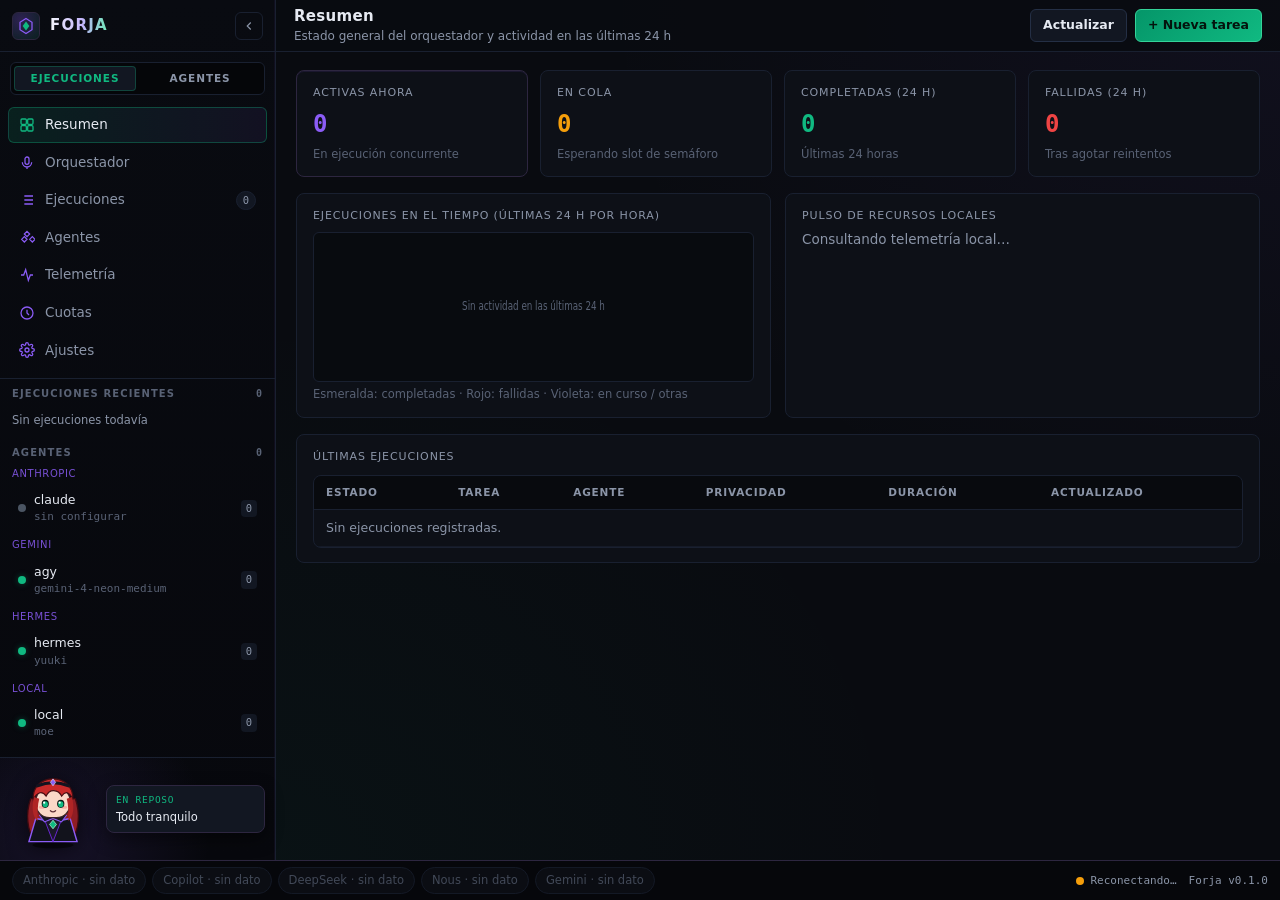
==== crates/forja-server/src/panel.html @ 12472394 "Orquestador conversacional con voz: chat, llamada y delegación en Forja" ====
<!DOCTYPE html>
<html lang="es">
<head>
  <meta charset="utf-8">
  <meta name="viewport" content="width=device-width, initial-scale=1">
  <title>Forja — Centro de Mando</title>
  <style>
    :root {
      --bg-void: #050609;
      --bg-obsidian: #090b10;
      --bg-panel: #0d1017;
      --bg-elevated: #121722;
      --bg-hover: #171e2c;
      --border-dim: #192030;
      --border-mid: #242f45;
      --border-gothic: #2d2640;
      --text-main: #e6eaf2;
      --text-muted: #8b95a8;
      --text-dim: #596275;
      --emerald: #10b981;
      --emerald-dim: rgba(16, 185, 129, 0.14);
      --emerald-glow: rgba(16, 185, 129, 0.34);
      --violet: #8b5cf6;
      --violet-dim: rgba(139, 92, 246, 0.16);
      --violet-glow: rgba(139, 92, 246, 0.35);
      --amber: #f59e0b;
      --amber-dim: rgba(245, 158, 11, 0.15);
      --crimson: #ef4444;
      --crimson-dim: rgba(239, 68, 68, 0.15);
      --sidebar-w: 276px;
      --sidebar-collapsed-w: 64px;
      --provider-bar-h: 40px;
      --topbar-h: 52px;
      --radius: 8px;
      --font-sans: ui-sans-serif, system-ui, -apple-system, "Segoe UI", Roboto, Ubuntu, Cantarell, sans-serif;
      --font-mono: ui-monospace, "JetBrains Mono", "Fira Code", SFMono-Regular, Menlo, Consolas, monospace;
    }

    * { box-sizing: border-box; margin: 0; padding: 0; }

    html, body {
      height: 100%;
      width: 100%;
      overflow: hidden;
      background: var(--bg-void);
      color: var(--text-main);
      font-family: var(--font-sans);
      font-size: 13.5px;
      line-height: 1.45;
      -webkit-font-smoothing: antialiased;
    }

    button, input, select, textarea {
      font: inherit;
      color: inherit;
    }

    /* Shell principal */
    .app-shell {
      display: grid;
      grid-template-columns: var(--sidebar-w) 1fr;
      grid-template-rows: 1fr var(--provider-bar-h);
      height: 100dvh;
      width: 100vw;
      transition: grid-template-columns 0.2s ease;
    }

    .app-shell.sidebar-collapsed {
      grid-template-columns: var(--sidebar-collapsed-w) 1fr;
    }

    /* Barra lateral izquierda */
    .sidebar {
      grid-row: 1 / 2;
      grid-column: 1 / 2;
      background: linear-gradient(180deg, #090b11 0%, #07080d 100%);
      border-right: 1px solid var(--border-dim);
      display: flex;
      flex-direction: column;
      min-height: 0;
      position: relative;
      z-index: 30;
      box-shadow: inset -1px 0 0 rgba(139, 92, 246, 0.06);
    }

    .brand-row {
      height: var(--topbar-h);
      padding: 0 12px;
      display: flex;
      align-items: center;
      justify-content: space-between;
      border-bottom: 1px solid var(--border-dim);
      gap: 8px;
    }

    .brand {
      display: flex;
      align-items: center;
      gap: 10px;
      min-width: 0;
    }

    .brand-crest {
      width: 28px;
      height: 28px;
      flex-shrink: 0;
      display: grid;
      place-items: center;
      border-radius: 6px;
      background: radial-gradient(circle at 30% 25%, rgba(139, 92, 246, 0.28), rgba(16, 185, 129, 0.12));
      border: 1px solid var(--border-gothic);
    }

    .brand-title {
      font-weight: 700;
      font-size: 15px;
      letter-spacing: 0.08em;
      text-transform: uppercase;
      background: linear-gradient(90deg, #f3f5fa 0%, #c4b5fd 55%, #6ee7b7 100%);
      -webkit-background-clip: text;
      background-clip: text;
      color: transparent;
      white-space: nowrap;
    }

    .icon-btn {
      background: transparent;
      border: 1px solid var(--border-dim);
      color: var(--text-muted);
      width: 28px;
      height: 28px;
      border-radius: 6px;
      cursor: pointer;
      display: inline-grid;
      place-items: center;
      transition: background 0.15s, color 0.15s, border-color 0.15s;
      flex-shrink: 0;
    }

    .icon-btn:hover {
      background: var(--bg-hover);
      color: var(--text-main);
      border-color: var(--border-mid);
    }

    /* Pestañas EJECUCIONES | AGENTES */
    .sidebar-tabs {
      display: grid;
      grid-template-columns: 1fr 1fr;
      margin: 10px 10px 6px;
      padding: 3px;
      background: var(--bg-void);
      border: 1px solid var(--border-dim);
      border-radius: 6px;
      gap: 3px;
    }

    .sidebar-tab {
      background: transparent;
      border: none;
      padding: 5px 6px;
      font-size: 10.5px;
      font-weight: 700;
      letter-spacing: 0.09em;
      color: var(--text-muted);
      border-radius: 4px;
      cursor: pointer;
      transition: background 0.15s, color 0.15s;
    }

    .sidebar-tab.active {
      background: var(--bg-elevated);
      color: var(--emerald);
      box-shadow: inset 0 0 0 1px rgba(16, 185, 129, 0.28);
    }

    /* Navegación principal */
    .nav-list {
      display: flex;
      flex-direction: column;
      gap: 2px;
      padding: 6px 8px 10px;
      border-bottom: 1px solid var(--border-dim);
    }

    .nav-item {
      display: flex;
      align-items: center;
      gap: 10px;
      padding: 7px 10px;
      border-radius: 6px;
      border: 1px solid transparent;
      background: transparent;
      color: var(--text-muted);
      cursor: pointer;
      text-align: left;
      transition: background 0.14s, color 0.14s, border-color 0.14s;
    }

    .nav-item:hover {
      background: var(--bg-panel);
      color: var(--text-main);
    }

    .nav-item.active {
      background: linear-gradient(90deg, rgba(16, 185, 129, 0.13), rgba(139, 92, 246, 0.08));
      color: var(--text-main);
      border-color: rgba(16, 185, 129, 0.32);
    }

    .nav-glyph {
      width: 16px;
      height: 16px;
      flex-shrink: 0;
      color: var(--violet);
    }

    .nav-item.active .nav-glyph { color: var(--emerald); }

    .nav-label { flex: 1; white-space: nowrap; overflow: hidden; text-overflow: ellipsis; }

    .nav-badge {
      font-family: var(--font-mono);
      font-size: 10.5px;
      padding: 1px 6px;
      border-radius: 999px;
      background: var(--bg-elevated);
      color: var(--text-muted);
      border: 1px solid var(--border-dim);
    }

    .nav-badge.live {
      background: var(--violet-dim);
      color: #ddd6fe;
      border-color: rgba(139, 92, 246, 0.4);
    }

    /* Secciones dinámicas en la barra lateral */
    .sidebar-lists {
      flex: 1;
      overflow-y: auto;
      padding: 8px 10px 12px;
      display: flex;
      flex-direction: column;
      gap: 14px;
    }

    .side-section-header {
      font-size: 10px;
      font-weight: 700;
      letter-spacing: 0.11em;
      text-transform: uppercase;
      color: var(--text-dim);
      display: flex;
      align-items: center;
      justify-content: space-between;
      margin-bottom: 6px;
      padding: 0 2px;
    }

    .provider-group-label {
      font-size: 10px;
      color: var(--violet);
      letter-spacing: 0.06em;
      text-transform: uppercase;
      margin: 6px 2px 3px;
      opacity: 0.85;
    }

    .side-agent-row, .side-run-row {
      display: flex;
      align-items: center;
      gap: 8px;
      padding: 6px 7px;
      border-radius: 6px;
      cursor: pointer;
      border: 1px solid transparent;
      transition: background 0.12s, border-color 0.12s;
    }

    .side-agent-row:hover, .side-run-row:hover {
      background: var(--bg-panel);
      border-color: var(--border-dim);
    }

    .dot {
      width: 8px;
      height: 8px;
      border-radius: 50%;
      flex-shrink: 0;
      background: var(--text-dim);
    }

    .dot.idle, .dot.done, .dot.ok { background: var(--emerald); box-shadow: 0 0 6px var(--emerald-glow); }
    .dot.busy, .dot.running { background: var(--violet); box-shadow: 0 0 8px var(--violet-glow); animation: pulseDot 1.6s infinite ease-in-out; }
    .dot.pending { background: var(--amber); }
    .dot.error, .dot.failed { background: var(--crimson); box-shadow: 0 0 6px rgba(239, 68, 68, 0.45); }
    .dot.cancelled, .dot.unconfigured, .dot.no_data { background: #4b5563; }

    .side-row-main {
      flex: 1;
      min-width: 0;
    }

    .side-row-title {
      font-size: 12.5px;
      font-weight: 500;
      color: var(--text-main);
      white-space: nowrap;
      overflow: hidden;
      text-overflow: ellipsis;
    }

    .side-row-sub {
      font-size: 11px;
      color: var(--text-dim);
      font-family: var(--font-mono);
      white-space: nowrap;
      overflow: hidden;
      text-overflow: ellipsis;
    }

    .side-counter {
      font-family: var(--font-mono);
      font-size: 10.5px;
      color: var(--text-muted);
      padding: 1px 5px;
      border-radius: 4px;
      background: var(--bg-elevated);
    }

    /* Mascota anclada abajo a la izquierda */
    .mascot-dock {
      border-top: 1px solid var(--border-dim);
      padding: 8px 10px;
      display: flex;
      align-items: center;
      gap: 10px;
      background: radial-gradient(circle at 22% 80%, rgba(139, 92, 246, 0.12), transparent 65%);
      position: relative;
    }

    .mascot-dock.hidden { display: none; }

    .mascot-btn {
      background: transparent;
      border: none;
      cursor: pointer;
      padding: 0;
      width: 86px;
      height: 86px;
      flex-shrink: 0;
      display: grid;
      place-items: center;
      position: relative;
    }

    .mascot-svg {
      width: 86px;
      height: 86px;
      overflow: visible;
      filter: drop-shadow(0 4px 10px rgba(0, 0, 0, 0.65));
    }

    .mascot-speech {
      flex: 1;
      min-width: 0;
      background: var(--bg-elevated);
      border: 1px solid var(--border-gothic);
      border-radius: 8px;
      padding: 7px 9px;
      font-size: 11.5px;
      color: var(--text-main);
      position: relative;
      box-shadow: 0 6px 18px rgba(0, 0, 0, 0.45);
    }

    .mascot-speech.bubble-hidden {
      display: none;
    }

    .app-shell.sidebar-collapsed .mascot-speech.bubble-floating {
      display: block;
      position: fixed;
      left: 72px;
      bottom: 52px;
      width: 210px;
      z-index: 75;
    }

    .mascot-speech-state {
      display: block;
      font-size: 9.5px;
      font-family: var(--font-mono);
      text-transform: uppercase;
      letter-spacing: 0.08em;
      color: var(--emerald);
      margin-bottom: 2px;
    }

    /* Animaciones suaves de la mascota */
    .mascot-body-group {
      transform-origin: 50px 78px;
      animation: mascotBreathe 3.8s ease-in-out infinite;
    }

    .mascot-blink {
      transform-origin: 50px 44px;
      animation: mascotBlink 5.2s infinite;
    }

    .mascot-spark { opacity: 0; }
    .mascot-sweat { opacity: 0; }
    .mascot-eye-happy { opacity: 0; }

    /* Estado: trabajando */
    .mascot-btn[data-mood="working"] .mascot-body-group {
      animation: mascotFocus 1.5s ease-in-out infinite;
    }
    .mascot-btn[data-mood="working"] .mascot-spark {
      opacity: 1;
      animation: mascotSparkle 1.3s ease-in-out infinite;
    }

    /* Estado: celebra */
    .mascot-btn[data-mood="celebrate"] .mascot-body-group {
      animation: mascotBounce 0.55s ease-in-out infinite;
    }
    .mascot-btn[data-mood="celebrate"] .mascot-spark {
      opacity: 1;
      animation: mascotSparkle 0.7s ease-in-out infinite;
    }
    .mascot-btn[data-mood="celebrate"] .mascot-eye-open { opacity: 0; }
    .mascot-btn[data-mood="celebrate"] .mascot-eye-happy { opacity: 1; }

    /* Estado: preocupada */
    .mascot-btn[data-mood="worried"] .mascot-body-group {
      animation: mascotTremble 2.2s ease-in-out infinite;
    }
    .mascot-btn[data-mood="worried"] .mascot-sweat {
      opacity: 1;
    }

    @keyframes mascotBreathe {
      0%, 100% { transform: translateY(0) scale(1); }
      50% { transform: translateY(-2px) scale(1.012); }
    }
    @keyframes mascotBlink {
      0%, 92%, 100% { transform: scaleY(1); }
      95% { transform: scaleY(0.08); }
    }
    @keyframes mascotFocus {
      0%, 100% { transform: translateY(0); }
      50% { transform: translateY(-3px); }
    }
    @keyframes mascotSparkle {
      0%, 100% { transform: scale(0.85) rotate(0deg); opacity: 0.55; }
      50% { transform: scale(1.15) rotate(14deg); opacity: 1; }
    }
    @keyframes mascotBounce {
      0%, 100% { transform: translateY(0); }
      50% { transform: translateY(-5px); }
    }
    @keyframes mascotTremble {
      0%, 100% { transform: translateX(0); }
      25% { transform: translateX(-1px); }
      75% { transform: translateX(1px); }
    }
    @keyframes pulseDot {
      0%, 100% { opacity: 1; transform: scale(1); }
      50% { opacity: 0.55; transform: scale(0.86); }
    }

    @media (prefers-reduced-motion: reduce) {
      *, *::before, *::after {
        animation-duration: 0.001ms !important;
        animation-iteration-count: 1 !important;
        transition-duration: 0.001ms !important;
      }
    }

    /* Colapso de barra lateral */
    .app-shell.sidebar-collapsed .brand-title,
    .app-shell.sidebar-collapsed .sidebar-tabs,
    .app-shell.sidebar-collapsed .nav-label,
    .app-shell.sidebar-collapsed .nav-badge,
    .app-shell.sidebar-collapsed .sidebar-lists,
    .app-shell.sidebar-collapsed .mascot-speech {
      display: none;
    }
    .app-shell.sidebar-collapsed .mascot-btn,
    .app-shell.sidebar-collapsed .mascot-svg {
      width: 44px;
      height: 44px;
    }
    .app-shell.sidebar-collapsed .nav-item {
      justify-content: center;
      padding: 9px 0;
    }

    /* Área principal */
    .workspace {
      grid-row: 1 / 2;
      grid-column: 2 / 3;
      display: flex;
      flex-direction: column;
      min-width: 0;
      min-height: 0;
      background: radial-gradient(ellipse at top right, rgba(139, 92, 246, 0.06), transparent 48%),
                  radial-gradient(ellipse at bottom left, rgba(16, 185, 129, 0.04), transparent 45%),
                  var(--bg-obsidian);
      position: relative;
    }

    .topbar {
      height: var(--topbar-h);
      padding: 0 18px;
      border-bottom: 1px solid var(--border-dim);
      display: flex;
      align-items: center;
      justify-content: space-between;
      gap: 12px;
      background: rgba(9, 11, 16, 0.84);
    }

    .topbar-left {
      display: flex;
      align-items: center;
      gap: 10px;
      min-width: 0;
    }

    .mobile-menu-btn { display: none; }

    .view-heading {
      font-size: 15px;
      font-weight: 650;
      letter-spacing: 0.02em;
    }

    .view-subtitle {
      font-size: 12px;
      color: var(--text-muted);
    }

    .topbar-actions {
      display: flex;
      align-items: center;
      gap: 8px;
    }

    .btn {
      padding: 6px 12px;
      border-radius: 6px;
      border: 1px solid var(--border-mid);
      background: var(--bg-elevated);
      color: var(--text-main);
      font-size: 12.5px;
      font-weight: 550;
      cursor: pointer;
      display: inline-flex;
      align-items: center;
      gap: 6px;
      transition: background 0.14s, border-color 0.14s;
    }

    .btn:hover { background: var(--bg-hover); border-color: #33425f; }

    .btn-primary {
      background: linear-gradient(135deg, #059669 0%, #10b981 100%);
      border-color: #34d399;
      color: #04130d;
      font-weight: 700;
    }

    .btn-primary:hover { filter: brightness(1.08); }

    .btn-danger {
      background: var(--crimson-dim);
      border-color: rgba(239, 68, 68, 0.45);
      color: #fca5a5;
    }

    .btn-danger:hover { background: rgba(239, 68, 68, 0.25); }

    .view-scroll {
      flex: 1;
      overflow-y: auto;
      padding: 18px 20px 28px;
    }

    .view-pane { display: none; }
    .view-pane.active { display: block; }

    /* Tarjetas y rejillas */
    .kpi-grid {
      display: grid;
      grid-template-columns: repeat(auto-fit, minmax(185px, 1fr));
      gap: 12px;
      margin-bottom: 16px;
    }

    .card {
      background: var(--bg-panel);
      border: 1px solid var(--border-dim);
      border-radius: var(--radius);
      padding: 14px 16px;
      position: relative;
    }

    .card-gothic {
      border-color: var(--border-gothic);
      box-shadow: inset 0 1px 0 rgba(139, 92, 246, 0.1);
    }

    .card-label {
      font-size: 11px;
      text-transform: uppercase;
      letter-spacing: 0.08em;
      color: var(--text-muted);
      margin-bottom: 6px;
    }

    .card-value {
      font-family: var(--font-mono);
      font-size: 24px;
      font-weight: 700;
      color: var(--text-main);
    }

    .card-sub {
      font-size: 11.5px;
      color: var(--text-dim);
      margin-top: 4px;
    }

    .grid-2 {
      display: grid;
      grid-template-columns: repeat(auto-fit, minmax(320px, 1fr));
      gap: 14px;
      margin-bottom: 16px;
    }

    .grid-cards {
      display: grid;
      grid-template-columns: repeat(auto-fill, minmax(280px, 1fr));
      gap: 14px;
    }

    /* Barras de progreso (VRAM, RAM, cuotas) */
    .meter-track {
      width: 100%;
      height: 9px;
      background: var(--bg-void);
      border: 1px solid var(--border-dim);
      border-radius: 999px;
      overflow: hidden;
      margin: 8px 0 6px;
    }

    .meter-fill {
      height: 100%;
      border-radius: 999px;
      background: var(--emerald);
      transition: width 0.3s ease, background 0.3s ease;
    }

    .meter-fill.warn { background: var(--amber); }
    .meter-fill.crit { background: var(--crimson); }

    /* Tabla de ejecuciones */
    .toolbar-row {
      display: flex;
      flex-wrap: wrap;
      gap: 8px;
      align-items: center;
      justify-content: space-between;
      margin-bottom: 12px;
    }

    .filter-group {
      display: flex;
      flex-wrap: wrap;
      gap: 8px;
      align-items: center;
    }

    .input, .select, .textarea {
      background: var(--bg-void);
      border: 1px solid var(--border-mid);
      border-radius: 6px;
      padding: 6px 10px;
      color: var(--text-main);
      font-size: 12.5px;
    }

    .input:focus, .select:focus, .textarea:focus {
      outline: none;
      border-color: var(--violet);
      box-shadow: 0 0 0 2px var(--violet-dim);
    }

    .table-wrap {
      background: var(--bg-panel);
      border: 1px solid var(--border-dim);
      border-radius: var(--radius);
      overflow-x: auto;
    }

    table {
      width: 100%;
      border-collapse: collapse;
      font-size: 12.5px;
    }

    th {
      text-align: left;
      padding: 9px 12px;
      font-size: 10.5px;
      text-transform: uppercase;
      letter-spacing: 0.08em;
      color: var(--text-muted);
      border-bottom: 1px solid var(--border-dim);
      background: rgba(5, 6, 9, 0.55);
      white-space: nowrap;
    }

    td {
      padding: 9px 12px;
      border-bottom: 1px solid rgba(25, 32, 48, 0.65);
      vertical-align: middle;
    }

    tbody tr {
      cursor: pointer;
      transition: background 0.12s;
    }

    tbody tr:hover { background: var(--bg-elevated); }

    .badge {
      display: inline-flex;
      align-items: center;
      gap: 5px;
      padding: 2px 8px;
      border-radius: 999px;
      font-family: var(--font-mono);
      font-size: 11px;
      font-weight: 600;
      border: 1px solid transparent;
    }

    .badge.done { background: var(--emerald-dim); color: #6ee7b7; border-color: rgba(16, 185, 129, 0.35); }
    .badge.running { background: var(--violet-dim); color: #ddd6fe; border-color: rgba(139, 92, 246, 0.4); }
    .badge.pending { background: var(--amber-dim); color: #fcd34d; border-color: rgba(245, 158, 11, 0.35); }
    .badge.failed { background: var(--crimson-dim); color: #fca5a5; border-color: rgba(239, 68, 68, 0.4); }
    .badge.cancelled { background: rgba(107, 114, 128, 0.16); color: #9ca3af; border-color: rgba(107, 114, 128, 0.3); }

    .mono { font-family: var(--font-mono); }
    .muted { color: var(--text-muted); }

    /* Panel lateral de detalle de ejecución */
    .detail-drawer {
      position: fixed;
      top: 0;
      right: 0;
      bottom: var(--provider-bar-h);
      width: min(540px, 94vw);
      background: var(--bg-panel);
      border-left: 1px solid var(--border-gothic);
      box-shadow: -14px 0 36px rgba(0, 0, 0, 0.65);
      z-index: 55;
      display: none;
      flex-direction: column;
    }

    .detail-drawer.open { display: flex; }

    .drawer-header {
      padding: 14px 16px;
      border-bottom: 1px solid var(--border-dim);
      display: flex;
      align-items: center;
      justify-content: space-between;
      gap: 10px;
    }

    .drawer-body {
      flex: 1;
      overflow-y: auto;
      padding: 16px;
      display: flex;
      flex-direction: column;
      gap: 14px;
    }

    .kv-grid {
      display: grid;
      grid-template-columns: 120px 1fr;
      gap: 6px 10px;
      font-size: 12px;
    }

    .code-box {
      background: var(--bg-void);
      border: 1px solid var(--border-dim);
      border-radius: 6px;
      padding: 10px 12px;
      font-family: var(--font-mono);
      font-size: 12px;
      white-space: pre-wrap;
      word-break: break-word;
      max-height: 300px;
      overflow-y: auto;
      color: #d7deeb;
    }

    /* Gráficos SVG de telemetría y resumen */
    .chart-svg {
      width: 100%;
      height: 150px;
      display: block;
      background: rgba(5, 6, 9, 0.5);
      border: 1px solid var(--border-dim);
      border-radius: 6px;
      margin-top: 8px;
    }

    /* Barra de proveedores fija abajo (visible en TODAS las vistas) */
    .provider-bar {
      grid-row: 2 / 3;
      grid-column: 1 / 3;
      height: var(--provider-bar-h);
      background: #06070b;
      border-top: 1px solid var(--border-gothic);
      display: flex;
      align-items: center;
      justify-content: space-between;
      padding: 0 12px;
      gap: 10px;
      z-index: 60;
      overflow-x: auto;
    }

    .provider-chips {
      display: flex;
      align-items: center;
      gap: 6px;
      flex-shrink: 0;
    }

    .provider-chip {
      display: inline-flex;
      align-items: center;
      gap: 6px;
      padding: 4px 10px;
      border-radius: 999px;
      background: var(--bg-panel);
      border: 1px solid var(--border-dim);
      color: var(--text-main);
      font-size: 11.5px;
      cursor: pointer;
      white-space: nowrap;
      transition: background 0.14s, border-color 0.14s;
    }

    .provider-chip:hover {
      background: var(--bg-elevated);
      border-color: var(--border-mid);
    }

    .provider-chip.dimmed {
      color: var(--text-dim);
      opacity: 0.72;
    }

    .provider-chip.level-ok { border-color: rgba(16, 185, 129, 0.32); }
    .provider-chip.level-warn { border-color: rgba(245, 158, 11, 0.48); color: #fde68a; }
    .provider-chip.level-crit { border-color: rgba(239, 68, 68, 0.55); color: #fecaca; }

    .ring-svg { width: 14px; height: 14px; flex-shrink: 0; }

    .provider-status-right {
      display: flex;
      align-items: center;
      gap: 12px;
      font-family: var(--font-mono);
      font-size: 11px;
      color: var(--text-muted);
      flex-shrink: 0;
    }

    /* Popover de proveedor */
    .provider-popover {
      position: fixed;
      bottom: calc(var(--provider-bar-h) + 8px);
      left: 16px;
      width: min(360px, 92vw);
      background: var(--bg-elevated);
      border: 1px solid var(--border-gothic);
      border-radius: var(--radius);
      padding: 13px 15px;
      box-shadow: 0 14px 36px rgba(0, 0, 0, 0.75);
      z-index: 80;
      display: none;
    }

    .provider-popover.open { display: block; }

    /* Modal Nueva Tarea */
    .modal-backdrop {
      position: fixed;
      inset: 0;
      background: rgba(3, 4, 7, 0.76);
      display: none;
      place-items: center;
      z-index: 90;
      padding: 16px;
    }

    .modal-backdrop.open { display: grid; }

    .modal-card {
      width: min(520px, 100%);
      background: var(--bg-panel);
      border: 1px solid var(--border-gothic);
      border-radius: 10px;
      padding: 18px;
      box-shadow: 0 18px 48px rgba(0, 0, 0, 0.8);
    }

    .form-field {
      display: flex;
      flex-direction: column;
      gap: 5px;
      margin-bottom: 12px;
    }

    .form-field label {
      font-size: 11.5px;
      font-weight: 600;
      color: var(--text-muted);
    }

    .policy-banner {
      padding: 8px 10px;
      border-radius: 6px;
      font-size: 12px;
      margin-bottom: 12px;
      border: 1px solid var(--border-dim);
      background: var(--bg-elevated);
    }

    .policy-banner.sensitive {
      border-color: rgba(139, 92, 246, 0.5);
      background: var(--violet-dim);
      color: #ede9fe;
    }

    .toast-banner {
      padding: 8px 12px;
      border-radius: 6px;
      font-size: 12px;
      margin-top: 10px;
      display: none;
    }
    .toast-banner.show { display: block; }
    .toast-banner.ok { background: var(--emerald-dim); border: 1px solid rgba(16, 185, 129, 0.4); color: #a7f3d0; }
    .toast-banner.err { background: var(--crimson-dim); border: 1px solid rgba(239, 68, 68, 0.45); color: #fecaca; }

    .sidebar-backdrop { display: none; }

    /* Responsive móvil */
    @media (max-width: 820px) {
      .app-shell, .app-shell.sidebar-collapsed {
        grid-template-columns: 1fr;
      }
      .sidebar {
        position: fixed;
        top: 0;
        left: 0;
        bottom: var(--provider-bar-h);
        width: 280px;
        transform: translateX(-102%);
        transition: transform 0.2s ease;
      }
      .sidebar.mobile-open {
        transform: translateX(0);
      }
      .sidebar-backdrop.open {
        display: block;
        position: fixed;
        inset: 0 0 var(--provider-bar-h) 0;
        background: rgba(0, 0, 0, 0.6);
        z-index: 25;
      }
      .workspace { grid-column: 1 / 2; }
      .mobile-menu-btn { display: inline-grid; }
      .desktop-collapse-btn { display: none; }
      .topbar { padding: 0 10px; gap: 8px; }
      .view-subtitle { display: none; }
      .topbar-actions .btn { padding: 5px 9px; font-size: 12px; white-space: nowrap; }
    }

    /* Orquestador (chat y llamada de voz) */
    .orq-wrap { display: flex; flex-direction: column; height: calc(100vh - var(--topbar-h) - var(--provider-bar-h) - 90px); min-height: 360px; gap: 12px; }
    .orq-log { flex: 1; overflow-y: auto; display: flex; flex-direction: column; gap: 10px; padding: 14px; background: var(--bg-panel); border: 1px solid var(--border-dim); border-radius: 10px; }
    .orq-msg { max-width: 78%; padding: 9px 13px; border-radius: 12px; line-height: 1.45; white-space: pre-wrap; font-size: 14px; }
    .orq-msg.user { align-self: flex-end; background: var(--violet-dim); border: 1px solid var(--border-gothic); }
    .orq-msg.bot { align-self: flex-start; background: var(--bg-elevated); border: 1px solid var(--border-mid); }
    .orq-msg.sys { align-self: center; color: var(--text-muted); font-size: 12px; }
    .orq-bar { display: flex; gap: 8px; align-items: center; }
    .orq-bar input { flex: 1; background: var(--bg-elevated); border: 1px solid var(--border-mid); border-radius: 8px; color: var(--text-main); padding: 10px 12px; font: inherit; }
    .orq-call.on { background: var(--emerald-dim); border-color: var(--emerald); color: var(--emerald); box-shadow: 0 0 14px var(--emerald-glow); }
    .orq-status { font-size: 12px; color: var(--text-muted); min-height: 16px; }
  </style>
</head>
<body>
  <div id="app-shell" class="app-shell">
    <div id="sidebar-backdrop" class="sidebar-backdrop"></div>

    <!-- 1) BARRA LATERAL IZQUIERDA (colapsable) -->
    <aside id="sidebar" class="sidebar" aria-label="Barra lateral de Forja">
      <div class="brand-row">
        <div class="brand">
          <div class="brand-crest" aria-hidden="true">
            <svg width="18" height="18" viewBox="0 0 24 24" fill="none">
              <path d="M12 2L20 7V17L12 22L4 17V7L12 2Z" stroke="#8b5cf6" stroke-width="1.7"/>
              <path d="M12 6L16.5 12L12 18L7.5 12L12 6Z" fill="#10b981"/>
            </svg>
          </div>
          <span class="brand-title">Forja</span>
        </div>
        <button id="btn-collapse-sidebar" class="icon-btn desktop-collapse-btn" title="Colapsar o expandir barra lateral" aria-label="Colapsar barra lateral">
          <svg width="14" height="14" viewBox="0 0 24 24" fill="none" stroke="currentColor" stroke-width="2">
            <path d="M15 18l-6-6 6-6"/>
          </svg>
        </button>
      </div>

      <div class="sidebar-tabs" role="tablist" aria-label="Modo de lista lateral">
        <button id="side-tab-runs" class="sidebar-tab active" role="tab" aria-selected="true" data-side-tab="runs">EJECUCIONES</button>
        <button id="side-tab-agents" class="sidebar-tab" role="tab" aria-selected="false" data-side-tab="agents">AGENTES</button>
      </div>

      <nav class="nav-list" aria-label="Vistas principales">
        <button class="nav-item active" data-view="resumen">
          <svg class="nav-glyph" viewBox="0 0 24 24" fill="none" stroke="currentColor" stroke-width="1.9"><rect x="3" y="3" width="8" height="8" rx="1.5"/><rect x="13" y="3" width="8" height="8" rx="1.5"/><rect x="3" y="13" width="8" height="8" rx="1.5"/><rect x="13" y="13" width="8" height="8" rx="1.5"/></svg>
          <span class="nav-label">Resumen</span>
        </button>
        <button class="nav-item" data-view="orquestador">
          <svg class="nav-glyph" viewBox="0 0 24 24" fill="none" stroke="currentColor" stroke-width="1.9"><rect x="9" y="3" width="6" height="11" rx="3"/><path d="M5 11a7 7 0 0 0 14 0M12 18v3"/></svg>
          <span class="nav-label">Orquestador</span>
        </button>
        <button class="nav-item" data-view="ejecuciones">
          <svg class="nav-glyph" viewBox="0 0 24 24" fill="none" stroke="currentColor" stroke-width="1.9"><path d="M8 6h13M8 12h13M8 18h13M3 6h.01M3 12h.01M3 18h.01"/></svg>
          <span class="nav-label">Ejecuciones</span>
          <span id="nav-badge-runs" class="nav-badge">0</span>
        </button>
        <button class="nav-item" data-view="agentes">
          <svg class="nav-glyph" viewBox="0 0 24 24" fill="none" stroke="currentColor" stroke-width="1.9"><path d="M12 2l4 4-4 4-4-4 4-4zM4 14l4-4 4 4-4 4-4-4zm12 0l4-4 4 4-4 4-4-4z"/></svg>
          <span class="nav-label">Agentes</span>
        </button>
        <button class="nav-item" data-view="telemetria">
          <svg class="nav-glyph" viewBox="0 0 24 24" fill="none" stroke="currentColor" stroke-width="1.9"><path d="M3 12h4l3-8 4 16 3-8h4"/></svg>
          <span class="nav-label">Telemetría</span>
        </button>
        <button class="nav-item" data-view="cuotas">
          <svg class="nav-glyph" viewBox="0 0 24 24" fill="none" stroke="currentColor" stroke-width="1.9"><circle cx="12" cy="12" r="9"/><path d="M12 7v5l3 3"/></svg>
          <span class="nav-label">Cuotas</span>
        </button>
        <button class="nav-item" data-view="ajustes">
          <svg class="nav-glyph" viewBox="0 0 24 24" fill="none" stroke="currentColor" stroke-width="1.9"><circle cx="12" cy="12" r="3"/><path d="M19.4 15a1.7 1.7 0 0 0 .3 1.8l.1.1a2 2 0 1 1-2.8 2.8l-.1-.1a1.7 1.7 0 0 0-1.8-.3 1.7 1.7 0 0 0-1 1.5V21a2 2 0 1 1-4 0v-.1a1.7 1.7 0 0 0-1-1.5 1.7 1.7 0 0 0-1.8.3l-.1.1a2 2 0 1 1-2.8-2.8l.1-.1a1.7 1.7 0 0 0 .3-1.8 1.7 1.7 0 0 0-1.5-1H3a2 2 0 1 1 0-4h.1a1.7 1.7 0 0 0 1.5-1 1.7 1.7 0 0 0-.3-1.8l-.1-.1a2 2 0 1 1 2.8-2.8l.1.1a1.7 1.7 0 0 0 1.8.3h.1a1.7 1.7 0 0 0 1-1.5V3a2 2 0 1 1 4 0v.1a1.7 1.7 0 0 0 1 1.5 1.7 1.7 0 0 0 1.8-.3l.1-.1a2 2 0 1 1 2.8 2.8l-.1.1a1.7 1.7 0 0 0-.3 1.8v.1a1.7 1.7 0 0 0 1.5 1H21a2 2 0 1 1 0 4h-.1a1.7 1.7 0 0 0-1.5 1z"/></svg>
          <span class="nav-label">Ajustes</span>
        </button>
      </nav>

      <div class="sidebar-lists">
        <section id="side-agents-section">
          <div class="side-section-header">
            <span>AGENTES</span>
            <span id="side-agents-count" class="mono">6</span>
          </div>
          <div id="sidebar-agents-list">
            <div class="provider-group-label">Anthropic</div>
            <div class="side-agent-row"><span class="dot unconfigured"></span><div class="side-row-main"><div class="side-row-title">claude</div><div class="side-row-sub">sin configurar</div></div><span class="side-counter">0</span></div>
            <div class="provider-group-label">Gemini</div>
            <div class="side-agent-row"><span class="dot idle"></span><div class="side-row-main"><div class="side-row-title">agy</div><div class="side-row-sub">gemini-4-neon-medium</div></div><span class="side-counter">0</span></div>
            <div class="provider-group-label">Hermes</div>
            <div class="side-agent-row"><span class="dot idle"></span><div class="side-row-main"><div class="side-row-title">hermes</div><div class="side-row-sub">yuuki</div></div><span class="side-counter">0</span></div>
            <div class="provider-group-label">Local</div>
            <div class="side-agent-row"><span class="dot idle"></span><div class="side-row-main"><div class="side-row-title">local</div><div class="side-row-sub">moe</div></div><span class="side-counter">0</span></div>
            <div class="side-agent-row"><span class="dot idle"></span><div class="side-row-main"><div class="side-row-title">mock</div><div class="side-row-sub">mock</div></div><span class="side-counter">0</span></div>
            <div class="provider-group-label">OpenCode</div>
            <div class="side-agent-row"><span class="dot idle"></span><div class="side-row-main"><div class="side-row-title">opencode</div><div class="side-row-sub">opencode-go/deepseek-v4.1-flash</div></div><span class="side-counter">0</span></div>
          </div>
        </section>

        <section id="side-runs-section">
          <div class="side-section-header">
            <span>EJECUCIONES RECIENTES</span>
            <span id="side-runs-count" class="mono">0</span>
          </div>
          <div id="sidebar-runs-list">
            <div class="muted" style="font-size:11.5px;padding:4px 2px;">Sin ejecuciones todavía</div>
          </div>
        </section>
      </div>

      <!-- 3) MASCOTA CHIBI PELIRROJA GÓTICA AMABLE EN SVG INLINE -->
      <div id="mascot-dock" class="mascot-dock">
        <button id="mascot-btn" class="mascot-btn" data-mood="idle" title="Haz clic para ver el estado actual de Forja" aria-label="Mascota de Forja">
          <svg id="forja-mascot" class="mascot-svg" viewBox="0 0 100 100" role="img" aria-label="Chibi pelirroja guardiana de Forja">
            <g class="mascot-body-group">
              <!-- Sombra base -->
              <ellipse cx="50" cy="92" rx="24" ry="4" fill="rgba(0,0,0,0.55)"/>
              <!-- Capa trasera roja oscura / cabello largo pelirrojo -->
              <path d="M24 38 C18 55, 20 76, 28 84 C36 78, 64 78, 72 84 C80 76, 82 55, 76 38 Z" fill="#8f1d24" stroke="#3b0a10" stroke-width="1.5"/>
              <!-- Abrigo gótico oscuro con ribetes violeta y broche esmeralda -->
              <path d="M30 61 L22 88 L78 88 L70 61 Q50 66 30 61 Z" fill="#12131c" stroke="#8b5cf6" stroke-width="1.6"/>
              <path d="M40 62 L50 88 L60 62" fill="#1b1829" stroke="#6d28d9" stroke-width="1.1"/>
              <!-- Cuello alto gótico -->
              <path d="M34 57 L40 65 L50 61 L60 65 L66 57" fill="#191625" stroke="#8b5cf6" stroke-width="1.3"/>
              <!-- Broche romboidal esmeralda -->
              <polygon points="50,63 54,68 50,73 46,68" fill="#10b981" stroke="#a7f3d0" stroke-width="0.9"/>
              <!-- Cabeza chibi -->
              <rect x="30" y="25" width="40" height="35" rx="16" fill="#fbd8c8" stroke="#3a2024" stroke-width="1.4"/>
              <!-- Rubor suave -->
              <ellipse cx="37" cy="48" rx="3.6" ry="1.8" fill="rgba(239,68,68,0.28)"/>
              <ellipse cx="63" cy="48" rx="3.6" ry="1.8" fill="rgba(239,68,68,0.28)"/>
              <!-- Ojos expresivos esmeralda (con parpadeo) -->
              <g class="mascot-blink">
                <g class="mascot-eye-open">
                  <ellipse cx="41" cy="44" rx="4.2" ry="4.8" fill="#0d1514"/>
                  <ellipse cx="41" cy="44.5" rx="3.1" ry="3.6" fill="#10b981"/>
                  <circle cx="39.7" cy="42.6" r="1.3" fill="#ffffff"/>
                  <ellipse cx="59" cy="44" rx="4.2" ry="4.8" fill="#0d1514"/>
                  <ellipse cx="59" cy="44.5" rx="3.1" ry="3.6" fill="#10b981"/>
                  <circle cx="57.7" cy="42.6" r="1.3" fill="#ffffff"/>
                </g>
                <g class="mascot-eye-happy" stroke="#1f1419" stroke-width="2" fill="none" stroke-linecap="round">
                  <path d="M37 44 Q41 39 45 44"/>
                  <path d="M55 44 Q59 39 63 44"/>
                </g>
              </g>
              <!-- Boca amable -->
              <path d="M47 52 Q50 54.6 53 52" fill="none" stroke="#5b2c33" stroke-width="1.5" stroke-linecap="round"/>
              <!-- Flequillo y mechones laterales pelirrojos -->
              <path d="M27 39 C26 22, 39 15, 50 15 C61 15, 74 22, 73 39 C70 31, 65 28, 60 35 C56 27, 46 26, 42 35 C37 28, 31 31, 27 39 Z" fill="#c92a2a" stroke="#4a0e13" stroke-width="1.4"/>
              <path d="M28 36 C25 47, 26 59, 32 64 C32 54, 32 45, 34 38 Z" fill="#b02525"/>
              <path d="M72 36 C75 47, 74 59, 68 64 C68 54, 68 45, 66 38 Z" fill="#b02525"/>
              <!-- Diadema gótica oscura con gema violeta -->
              <path d="M32 23 Q50 16 68 23" fill="none" stroke="#14131f" stroke-width="3.6" stroke-linecap="round"/>
              <polygon points="50,15 53,19 50,23 47,19" fill="#8b5cf6" stroke="#ddd6fe" stroke-width="0.8"/>
              <!-- Destello arcano (activo trabajando / celebrando) -->
              <g class="mascot-spark">
                <path d="M83 22 L85 28 L91 30 L85 32 L83 38 L81 32 L75 30 L81 28 Z" fill="#10b981"/>
                <circle cx="17" cy="26" r="2.4" fill="#8b5cf6"/>
              </g>
              <!-- Gota de preocupación (activa en fallo o VRAM > 92 %) -->
              <path class="mascot-sweat" d="M75 31 C78 36, 78 40, 75 41 C72 40, 72 36, 75 31 Z" fill="#60a5fa"/>
            </g>
          </svg>
        </button>
        <div id="mascot-speech" class="mascot-speech" role="status" aria-live="polite">
          <span id="mascot-mood-label" class="mascot-speech-state">En reposo</span>
          <span id="mascot-bubble-text">Todo tranquilo</span>
        </div>
      </div>
    </aside>

    <!-- ÁREA DE TRABAJO -->
    <main class="workspace">
      <header class="topbar">
        <div class="topbar-left">
          <button id="btn-mobile-menu" class="icon-btn mobile-menu-btn" aria-label="Abrir menú">
            <svg width="16" height="16" viewBox="0 0 24 24" fill="none" stroke="currentColor" stroke-width="2"><path d="M4 6h16M4 12h16M4 18h16"/></svg>
          </button>
          <div>
            <div id="view-heading" class="view-heading">Resumen</div>
            <div id="view-subtitle" class="view-subtitle">Estado general del orquestador y actividad en las últimas 24 h</div>
          </div>
        </div>
        <div class="topbar-actions">
          <button id="btn-refresh-now" class="btn" title="Sincronizar estado ahora">Actualizar</button>
          <button id="btn-open-new-task" class="btn btn-primary">+ Nueva tarea</button>
        </div>
      </header>

      <div class="view-scroll">
        <!-- VISTA 1: RESUMEN -->
        <section id="view-resumen" class="view-pane active" aria-label="Vista Resumen">
          <div class="kpi-grid">
            <div class="card card-gothic">
              <div class="card-label">Activas ahora</div>
              <div id="kpi-active" class="card-value" style="color:var(--violet)">0</div>
              <div class="card-sub">En ejecución concurrente</div>
            </div>
            <div class="card">
              <div class="card-label">En cola</div>
              <div id="kpi-queued" class="card-value" style="color:var(--amber)">0</div>
              <div class="card-sub">Esperando slot de semáforo</div>
            </div>
            <div class="card">
              <div class="card-label">Completadas (24 h)</div>
              <div id="kpi-done24" class="card-value" style="color:var(--emerald)">0</div>
              <div class="card-sub">Últimas 24 horas</div>
            </div>
            <div class="card">
              <div class="card-label">Fallidas (24 h)</div>
              <div id="kpi-failed24" class="card-value" style="color:var(--crimson)">0</div>
              <div class="card-sub">Tras agotar reintentos</div>
            </div>
          </div>

          <div class="grid-2">
            <div class="card">
              <div class="card-label">Ejecuciones en el tiempo (últimas 24 h por hora)</div>
              <svg id="chart-timeline-svg" class="chart-svg" viewBox="0 0 600 150" preserveAspectRatio="none" aria-label="Gráfico de ejecuciones en 24 horas"></svg>
              <div class="card-sub">Esmeralda: completadas · Rojo: fallidas · Violeta: en curso / otras</div>
            </div>
            <div class="card">
              <div class="card-label">Pulso de recursos locales</div>
              <div id="summary-hw-box" style="margin-top:6px;display:flex;flex-direction:column;gap:8px;">
                <div class="muted">Consultando telemetría local…</div>
              </div>
            </div>
          </div>

          <div class="card">
            <div class="card-label" style="margin-bottom:10px;">Últimas ejecuciones</div>
            <div class="table-wrap">
              <table>
                <thead>
                  <tr>
                    <th>Estado</th>
                    <th>Tarea</th>
                    <th>Agente</th>
                    <th>Privacidad</th>
                    <th>Duración</th>
                    <th>Actualizado</th>
                  </tr>
                </thead>
                <tbody id="summary-recent-tbody">
                  <tr><td colspan="6" class="muted">Sin ejecuciones registradas.</td></tr>
                </tbody>
              </table>
            </div>
          </div>
        </section>

        <!-- VISTA 2: EJECUCIONES -->
        <section id="view-ejecuciones" class="view-pane" aria-label="Vista Ejecuciones">
          <div class="toolbar-row">
            <div class="filter-group">
              <select id="filter-status" class="select" aria-label="Filtrar por estado">
                <option value="all">Todos los estados</option>
                <option value="running">Running</option>
                <option value="pending">Pending</option>
                <option value="done">Done</option>
                <option value="failed">Failed</option>
                <option value="cancelled">Cancelled</option>
              </select>
              <select id="filter-agent" class="select" aria-label="Filtrar por agente">
                <option value="all">Todos los agentes</option>
                <option value="agy">agy</option>
                <option value="mock">mock</option>
                <option value="claude">claude</option>
                <option value="opencode">opencode</option>
                <option value="hermes">hermes</option>
                <option value="local">local</option>
              </select>
              <input id="filter-query" class="input" type="search" placeholder="Buscar por título o ID…" aria-label="Buscar ejecución">
            </div>
            <button id="btn-new-task-runs" class="btn btn-primary">+ Nueva tarea</button>
          </div>

          <div class="table-wrap">
            <table>
              <thead>
                <tr>
                  <th>Estado</th>
                  <th>Título / ID</th>
                  <th>Agente</th>
                  <th>Duración</th>
                  <th>Intentos</th>
                  <th>Privacidad</th>
                  <th>Acción</th>
                </tr>
              </thead>
              <tbody id="runs-tbody">
                <tr><td colspan="7" class="muted">Sin ejecuciones registradas.</td></tr>
              </tbody>
            </table>
          </div>
        </section>

        <!-- VISTA 3: AGENTES -->
        <section id="view-agentes" class="view-pane" aria-label="Vista Agentes">
          <div id="agents-cards-grid" class="grid-cards"></div>
          <div class="section-head" style="display:flex;justify-content:space-between;align-items:center;margin:22px 0 10px;">
            <strong style="font-size:15px;">Modelos detectados en esta máquina</strong>
            <button id="models-refresh" class="btn" type="button">Redetectar</button>
          </div>
          <div id="models-grid" class="grid-cards"></div>
        </section>

        <!-- VISTA: ORQUESTADOR -->
        <section id="view-orquestador" class="view-pane" aria-label="Vista Orquestador">
          <div class="orq-wrap">
            <div id="orq-log" class="orq-log" aria-live="polite">
              <div class="orq-msg sys">Háblale o escríbele. Él delega las tareas en los agentes y revisa el resultado antes de responderte.</div>
            </div>
            <div id="orq-status" class="orq-status"></div>
            <form id="orq-form" class="orq-bar" autocomplete="off">
              <button id="orq-call" class="btn orq-call" type="button" title="Llamada de voz: él escucha y te responde hablando">Llamar</button>
              <input id="orq-input" type="text" placeholder="Escribe un mensaje al orquestador" aria-label="Mensaje al orquestador">
              <button class="btn btn-primary" type="submit">Enviar</button>
              <button id="orq-reset" class="btn" type="button" title="Empezar una conversación nueva">Nueva</button>
            </form>
          </div>
        </section>

        <!-- VISTA 4: TELEMETRÍA -->
        <section id="view-telemetria" class="view-pane" aria-label="Vista Telemetría">
          <div class="kpi-grid">
            <div class="card card-gothic">
              <div class="card-label">GPU / VRAM</div>
              <div id="tel-gpu-name" style="font-weight:650;font-size:13.5px;margin-bottom:4px;">Consultando…</div>
              <div id="tel-vram-value" class="card-value">—</div>
              <div class="meter-track"><div id="tel-vram-bar" class="meter-fill" style="width:0%"></div></div>
              <div id="tel-gpu-extra" class="card-sub">Utilización: sin dato · Temp: sin dato</div>
            </div>
            <div class="card">
              <div class="card-label">CPU (/proc/stat)</div>
              <div id="tel-cpu-value" class="card-value">—</div>
              <div class="meter-track"><div id="tel-cpu-bar" class="meter-fill" style="width:0%"></div></div>
              <div id="tel-cpu-sub" class="card-sub">Muestreo cada 2 s</div>
            </div>
            <div class="card">
              <div class="card-label">Memoria RAM (/proc/meminfo)</div>
              <div id="tel-ram-value" class="card-value">—</div>
              <div class="meter-track"><div id="tel-ram-bar" class="meter-fill" style="width:0%"></div></div>
              <div id="tel-ram-sub" class="card-sub">MemTotal − MemAvailable</div>
            </div>
          </div>

          <div class="grid-2">
            <div class="card">
              <div class="card-label">Historial 5 min — VRAM % (ámbar &gt;80 %, rojo &gt;92 %)</div>
              <svg id="chart-vram-svg" class="chart-svg" viewBox="0 0 600 150" preserveAspectRatio="none"></svg>
            </div>
            <div class="card">
              <div class="card-label">Historial 5 min — Utilización GPU %</div>
              <svg id="chart-gpu-svg" class="chart-svg" viewBox="0 0 600 150" preserveAspectRatio="none"></svg>
            </div>
          </div>

          <div class="card">
            <div class="card-label">Historial 5 min — CPU % (violeta) y RAM % (esmeralda)</div>
            <svg id="chart-cpuram-svg" class="chart-svg" viewBox="0 0 1000 150" preserveAspectRatio="none"></svg>
          </div>
        </section>

        <!-- VISTA 5: CUOTAS -->
        <section id="view-cuotas" class="view-pane" aria-label="Vista Cuotas">
          <div id="quota-cards-grid" class="grid-cards" style="margin-bottom:18px;"></div>

          <div class="card card-gothic">
            <div class="card-label">Edición de cuotas manuales (fallback quota.json)</div>
            <p class="card-sub" style="margin-bottom:12px;">
              Se usa únicamente cuando <span class="mono">hermes usage --provider &lt;nombre&gt; --json</span> no devuelve datos (excepto Anthropic, que siempre se consulta en vivo a hermes).
            </p>
            <div id="manual-quota-form-rows" class="grid-cards" style="margin-bottom:12px;"></div>
            <button id="btn-save-manual-quota" class="btn btn-primary">Guardar quota.json</button>
            <div id="quota-save-toast" class="toast-banner"></div>
          </div>
        </section>

        <!-- VISTA 6: AJUSTES -->
        <section id="view-ajustes" class="view-pane" aria-label="Vista Ajustes">
          <div class="card card-gothic" style="max-width:640px;">
            <div class="card-label" style="margin-bottom:12px;">Configuración de Forja</div>
            <form id="settings-form">
              <div class="form-field">
                <label for="set-concurrency">Concurrencia máxima (1 – 16)</label>
                <input id="set-concurrency" class="input mono" type="number" min="1" max="16" required>
              </div>
              <div class="form-field">
                <label for="set-store-dir">Directorio del store JSONL</label>
                <input id="set-store-dir" class="input mono" type="text" required>
              </div>
              <div class="form-field">
                <label for="set-port">Puerto HTTP (1024 – 65535)</label>
                <input id="set-port" class="input mono" type="number" min="1024" max="65535" required>
              </div>
              <div class="form-field">
                <label for="set-quota-path">Ruta de quota.json</label>
                <input id="set-quota-path" class="input mono" type="text" required>
              </div>
              <div class="form-field" style="flex-direction:row;align-items:center;gap:10px;margin-top:6px;">
                <input id="set-hide-mascot" type="checkbox">
                <label for="set-hide-mascot" style="margin:0;cursor:pointer;">Ocultar mascota de la barra lateral</label>
              </div>
              <div style="display:flex;gap:10px;margin-top:14px;">
                <button type="submit" class="btn btn-primary">Guardar ajustes</button>
              </div>
              <div id="settings-toast" class="toast-banner"></div>
            </form>
          </div>
        </section>
      </div>
    </main>

    <!-- PANEL LATERAL DE DETALLE DE EJECUCIÓN -->
    <aside id="detail-drawer" class="detail-drawer" aria-label="Detalle de ejecución">
      <div class="drawer-header">
        <div>
          <div id="drawer-title" style="font-weight:700;font-size:14px;">Ejecución</div>
          <div id="drawer-id" class="mono muted" style="font-size:11px;"></div>
        </div>
        <div style="display:flex;gap:8px;align-items:center;">
          <button id="drawer-cancel-btn" class="btn btn-danger">Cancelar</button>
          <button id="drawer-close-btn" class="icon-btn" aria-label="Cerrar panel">✕</button>
        </div>
      </div>
      <div class="drawer-body">
        <div id="drawer-meta" class="kv-grid"></div>
        <div>
          <div class="card-label">Prompt</div>
          <pre id="drawer-prompt" class="code-box"></pre>
        </div>
        <div>
          <div id="drawer-output-label" class="card-label">Salida</div>
          <pre id="drawer-output" class="code-box"></pre>
        </div>
      </div>
    </aside>

    <!-- 2) BARRA DE PROVEEDORES FIJA ABAJO -->
    <footer id="provider-bar" class="provider-bar" aria-label="Barra de proveedores y estado">
      <div id="provider-chips" class="provider-chips">
        <button class="provider-chip dimmed" data-provider="anthropic">Anthropic · sin dato</button>
        <button class="provider-chip dimmed" data-provider="copilot">Copilot · sin dato</button>
        <button class="provider-chip dimmed" data-provider="deepseek">DeepSeek · sin dato</button>
        <button class="provider-chip dimmed" data-provider="nous">Nous · sin dato</button>
        <button class="provider-chip dimmed" data-provider="gemini">Gemini · sin dato</button>
      </div>
      <div class="provider-status-right">
        <span style="display:inline-flex;align-items:center;gap:6px;">
          <span id="conn-dot" class="dot ok"></span>
          <span id="conn-text">Conectando…</span>
        </span>
        <span id="forja-version">Forja v0.1.0</span>
      </div>
    </footer>
  </div>

  <!-- POPOVER DE DETALLE DE PROVEEDOR -->
  <div id="provider-popover" class="provider-popover" role="dialog" aria-label="Detalle de cuota del proveedor"></div>

  <!-- MODAL NUEVA TAREA -->
  <div id="new-task-modal" class="modal-backdrop" role="dialog" aria-modal="true" aria-label="Nueva tarea">
    <div class="modal-card">
      <div style="display:flex;justify-content:space-between;align-items:center;margin-bottom:12px;">
        <h2 style="font-size:15px;font-weight:700;">Lanzar nueva tarea</h2>
        <button id="modal-close-btn" class="icon-btn" type="button" aria-label="Cerrar modal">✕</button>
      </div>
      <form id="new-task-form">
        <div class="form-field">
          <label for="nt-title">Título</label>
          <input id="nt-title" class="input" type="text" placeholder="Ej. Refactorizar parser de logs" required>
        </div>
        <div class="form-field">
          <label for="nt-privacy">Privacidad</label>
          <select id="nt-privacy" class="select">
            <option value="open">open — repositorios y prompts abiertos</option>
            <option value="sensitive">sensitive — datos confidenciales (política estricta)</option>
          </select>
        </div>
        <div id="nt-policy-banner" class="policy-banner">
          Política <strong>open</strong>: agentes permitidos → <span class="mono">agy, mock, claude, opencode, hermes, local</span>.
        </div>
        <div class="form-field">
          <label for="nt-agent">Agente</label>
          <select id="nt-agent" class="select">
            <option value="mock">mock (local determinista)</option>
            <option value="agy">agy (Gemini CLI)</option>
            <option value="claude">claude (Anthropic)</option>
            <option value="opencode">opencode (OpenCode)</option>
            <option value="hermes">hermes (Hermes)</option>
            <option value="local">local (Local)</option>
          </select>
        </div>
        <div class="form-field">
          <label for="nt-prompt">Prompt</label>
          <textarea id="nt-prompt" class="textarea" rows="4" placeholder="Describe la tarea con criterios verificables…" required></textarea>
        </div>
        <div id="nt-error" class="toast-banner err"></div>
        <div style="display:flex;justify-content:flex-end;gap:8px;margin-top:12px;">
          <button id="modal-cancel-btn" class="btn" type="button">Cancelar</button>
          <button class="btn btn-primary" type="submit">Encolar ejecución</button>
        </div>
      </form>
    </div>
  </div>

  <script>
    (() => {
      const state = {
        view: "resumen",
        sideTab: "runs",
        runs: [],
        agents: [],
        models: null,
        stats: null,
        telemetry: null,
        quota: null,
        policy: { open: ["agy", "mock", "claude", "opencode", "hermes", "local"], sensitive: ["claude"] },
        settings: null,
        selectedRunId: null,
        openPopoverProvider: null,
        sseConnected: false,
        celebrateUntil: 0,
        knownDoneIds: new Set(),
        initializedRuns: false,
      };

      const VIEW_META = {
        orquestador: ["Orquestador", "Conversa por texto o por voz; delega en los agentes y revisa sus resultados"],
        resumen: ["Resumen", "Estado general del orquestador y actividad en las últimas 24 h"],
        ejecuciones: ["Ejecuciones", "Cola en vivo conectada por Server-Sent Events (/events)"],
        agentes: ["Agentes", "Rendimiento, disponibilidad y carga por adaptador"],
        telemetria: ["Telemetría", "Métricas reales de GPU (nvidia-smi), CPU (/proc/stat) y RAM (/proc/meminfo)"],
        cuotas: ["Cuotas", "Límites por proveedor vía hermes usage y fallback manual quota.json"],
        ajustes: ["Ajustes", "Parámetros operativos, ruta de cuotas y visibilidad de mascota"],
      };

      const $ = (id) => document.getElementById(id);

      function esc(val) {
        return String(val ?? "")
          .replace(/&/g, "&amp;")
          .replace(/</g, "&lt;")
          .replace(/>/g, "&gt;")
          .replace(/"/g, "&quot;");
      }

      function relAgeFromMs(tsMs) {
        if (!tsMs || !Number.isFinite(tsMs)) return "sin dato";
        const diffSec = Math.max(0, Math.floor((Date.now() - tsMs) / 1000));
        if (diffSec < 10) return "ahora";
        if (diffSec < 60) return `${diffSec} s`;
        const mins = Math.floor(diffSec / 60);
        if (mins < 60) return `${mins} min`;
        const hrs = Math.floor(mins / 60);
        if (hrs < 24) return `${hrs} h`;
        return `${Math.floor(hrs / 24)} d`;
      }

      function relAgeFromIso(isoStr) {
        if (!isoStr) return "sin dato";
        const parsed = Date.parse(isoStr);
        if (Number.isNaN(parsed)) return isoStr;
        const age = relAgeFromMs(parsed);
        return age === "ahora" ? "ahora mismo" : `hace ${age}`;
      }

      function fmtDuration(ms) {
        if (ms == null || ms < 0) return "sin dato";
        if (ms < 1000) return `${ms} ms`;
        const s = Math.floor(ms / 1000);
        if (s < 60) return `${s} s`;
        const m = Math.floor(s / 60);
        const rem = s % 60;
        return `${m}m ${rem}s`;
      }

      function runDurationMs(run) {
        if (run.status === "running") {
          return Math.max(0, Date.now() - run.created_at_ms);
        }
        return Math.max(0, (run.updated_at_ms || run.created_at_ms) - run.created_at_ms);
      }

      function levelClass(usedPct) {
        if (usedPct == null || !Number.isFinite(usedPct)) return "";
        if (usedPct > 92) return "crit";
        if (usedPct > 80) return "warn";
        return "ok";
      }

      /* Navegación y barra lateral */
      function setView(view, updateHash = true) {
        if (!VIEW_META[view]) return;
        state.view = view;
        document.querySelectorAll(".nav-item").forEach((b) => {
          b.classList.toggle("active", b.dataset.view === view);
        });
        document.querySelectorAll(".view-pane").forEach((p) => {
          p.classList.toggle("active", p.id === `view-${view}`);
        });
        $("view-heading").textContent = VIEW_META[view][0];
        $("view-subtitle").textContent = VIEW_META[view][1];
        $("sidebar").classList.remove("mobile-open");
        $("sidebar-backdrop").classList.remove("open");
        if (updateHash && window.location.hash !== `#${view}`) {
          history.replaceState(null, "", `#${view}`);
        }
      }

      function updateSideTabs() {
        $("side-tab-runs").classList.toggle("active", state.sideTab === "runs");
        $("side-tab-agents").classList.toggle("active", state.sideTab === "agents");
        const runsSec = $("side-runs-section");
        const agentsSec = $("side-agents-section");
        if (state.sideTab === "agents") {
          agentsSec.style.order = "-1";
          runsSec.style.order = "1";
        } else {
          runsSec.style.order = "-1";
          agentsSec.style.order = "1";
        }
      }

      /* Renderizado de barra lateral */
      function renderSidebar() {
        const activeCount = state.runs.filter((r) => r.status === "running").length;
        const badge = $("nav-badge-runs");
        badge.textContent = activeCount > 0 ? `${activeCount} vivas` : String(state.runs.length);
        badge.classList.toggle("live", activeCount > 0);

        $("side-agents-count").textContent = String(state.agents.length);
        if (state.agents.length > 0) {
          const byProv = new Map();
          for (const ag of state.agents) {
            if (!byProv.has(ag.provider)) byProv.set(ag.provider, []);
            byProv.get(ag.provider).push(ag);
          }
          let html = "";
          for (const [prov, list] of byProv.entries()) {
            html += `<div class="provider-group-label">${esc(prov)}</div>`;
            for (const ag of list) {
              html += `
                <div class="side-agent-row" data-jump-view="agentes" title="${esc(ag.provider)} · ${esc(ag.model)} (${esc(ag.state)})">
                  <span class="dot ${esc(ag.state)}"></span>
                  <div class="side-row-main">
                    <div class="side-row-title">${esc(ag.name)}</div>
                    <div class="side-row-sub">${esc(ag.model)}</div>
                  </div>
                  <span class="side-counter" title="Tareas activas">${ag.active}</span>
                </div>`;
            }
          }
          $("sidebar-agents-list").innerHTML = html;
        }

        const sortedRuns = [...state.runs].sort((a, b) => b.updated_at_ms - a.updated_at_ms);
        $("side-runs-count").textContent = String(sortedRuns.length);
        if (sortedRuns.length === 0) {
          $("sidebar-runs-list").innerHTML = `<div class="muted" style="font-size:11.5px;padding:4px 2px;">Sin ejecuciones todavía</div>`;
        } else {
          $("sidebar-runs-list").innerHTML = sortedRuns.slice(0, 12).map((r) => `
            <div class="side-run-row" data-open-run="${esc(r.id)}">
              <span class="dot ${esc(r.status)}"></span>
              <div class="side-row-main">
                <div class="side-row-title">${esc(r.task.titulo)}</div>
                <div class="side-row-sub">${esc(r.agent)} · ${esc(relAgeFromMs(r.updated_at_ms))}</div>
              </div>
            </div>
          `).join("");
        }
      }

      /* Mascota reactiva */
      function computeMascotStatus() {
        const active = state.runs.filter((r) => r.status === "running").length;
        const queued = state.runs.filter((r) => r.status === "pending").length;
        const latestTel = state.telemetry && state.telemetry.latest;
        let vramPct = null;
        if (latestTel && latestTel.gpu && latestTel.gpu.memory_total_mib > 0) {
          vramPct = (latestTel.gpu.memory_used_mib / latestTel.gpu.memory_total_mib) * 100;
        }

        const sorted = [...state.runs].sort((a, b) => b.updated_at_ms - a.updated_at_ms);
        const latestFailed = sorted[0] && sorted[0].status === "failed";

        if (Date.now() < state.celebrateUntil) {
          return { mood: "celebrate", label: "Celebrando", text: "¡Ejecución completada!" };
        }
        if (vramPct != null && vramPct > 92) {
          return { mood: "worried", label: "Alerta VRAM", text: `VRAM al ${Math.round(vramPct)} %` };
        }
        if (latestFailed && active === 0) {
          return { mood: "worried", label: "Atención", text: "Última tarea falló" };
        }
        if (active > 0) {
          const suffix = queued > 0 ? ` (+${queued} en cola)` : "";
          return {
            mood: "working",
            label: "Trabajando",
            text: `${active} ${active === 1 ? "tarea" : "tareas"} en curso${suffix}`,
          };
        }
        if (queued > 0) {
          return { mood: "working", label: "En cola", text: `${queued} en espera` };
        }
        return { mood: "idle", label: "En reposo", text: "Todo tranquilo" };
      }

      function renderMascot() {
        const hide = Boolean(state.settings && state.settings.hide_mascot);
        $("mascot-dock").classList.toggle("hidden", hide);
        if (hide) return;
        const m = computeMascotStatus();
        $("mascot-btn").setAttribute("data-mood", m.mood);
        $("mascot-mood-label").textContent = m.label;
        $("mascot-bubble-text").textContent = m.text;
      }

      /* Barra de proveedores y popover */
      function formatProviderChipText(p) {
        if (p.status !== "ok") return `${p.display_name} sin dato`;
        if (p.balance != null) {
          const sym = p.currency === "USD" ? "$" : "";
          const cur = p.currency ? ` ${p.currency}` : "";
          return `${p.display_name} ${sym}${Number(p.balance).toFixed(2)}${cur}`;
        }
        if (p.used_percent != null) {
          const rem = Math.max(0, Math.min(100, Math.round(100 - p.used_percent)));
          return `${p.display_name} ${rem}%`;
        }
        return `${p.display_name} sin dato`;
      }

      function ringSvg(usedPct, status) {
        if (status !== "ok") {
          return `<svg class="ring-svg" viewBox="0 0 16 16"><circle cx="8" cy="8" r="5" fill="none" stroke="#4b5563" stroke-width="2"/></svg>`;
        }
        if (usedPct == null) {
          return `<svg class="ring-svg" viewBox="0 0 16 16"><circle cx="8" cy="8" r="4.5" fill="#10b981"/></svg>`;
        }
        const pct = Math.max(0, Math.min(100, usedPct));
        const color = pct > 92 ? "#ef4444" : pct > 80 ? "#f59e0b" : "#10b981";
        const circ = 2 * Math.PI * 5.5;
        const dash = ((100 - pct) / 100) * circ;
        return `<svg class="ring-svg" viewBox="0 0 16 16">
          <circle cx="8" cy="8" r="5.5" fill="none" stroke="#1f2937" stroke-width="2.2"/>
          <circle cx="8" cy="8" r="5.5" fill="none" stroke="${color}" stroke-width="2.2"
            stroke-dasharray="${dash.toFixed(1)} ${circ.toFixed(1)}" transform="rotate(-90 8 8)" stroke-linecap="round"/>
        </svg>`;
      }

      function renderProviderBar() {
        const providers = (state.quota && state.quota.providers) || [];
        if (providers.length === 0) return;
        $("provider-chips").innerHTML = providers.map((p) => {
          const lvl = p.status === "ok" ? (levelClass(p.used_percent) || "ok") : "";
          const cls = p.status === "ok" ? `provider-chip level-${lvl}` : "provider-chip dimmed";
          return `<button class="${cls}" data-provider="${esc(p.provider)}" type="button">
            ${ringSvg(p.used_percent, p.status)}
            <span>${esc(formatProviderChipText(p))}</span>
          </button>`;
        }).join("");

        if (state.openPopoverProvider) {
          renderProviderPopover(state.openPopoverProvider);
        }
      }

      function renderProviderPopover(providerId) {
        const pop = $("provider-popover");
        const providers = (state.quota && state.quota.providers) || [];
        const p = providers.find((x) => x.provider === providerId);
        if (!p) {
          pop.classList.remove("open");
          return;
        }
        const srcLabel = p.source === "hermes" ? "hermes usage --json" : p.source === "manual" ? "quota.json manual" : "sin fuente disponible";
        const winHtml = (p.windows && p.windows.length > 0)
          ? p.windows.map((w) => {
              const used = w.used_percent != null ? `${w.used_percent.toFixed(1)}% usado (${Math.max(0, 100 - w.used_percent).toFixed(0)}% libre)` : "sin dato";
              return `<div style="margin-top:6px;padding-top:6px;border-top:1px solid var(--border-dim);font-size:12px;">
                <div style="display:flex;justify-content:space-between;"><strong>${esc(w.label)}</strong><span class="mono">${esc(used)}</span></div>
                <div class="muted" style="font-size:11px;">Reinicio: ${esc(w.resets_at || "sin dato")}</div>
              </div>`;
            }).join("")
          : `<div class="muted" style="font-size:12px;margin-top:6px;">${
              p.status === "ok" && p.balance != null
                ? `Saldo registrado: ${esc(p.balance)} ${esc(p.currency || "")}`
                : p.status === "ok" && p.used_percent != null
                  ? `Restante: ${(100 - p.used_percent).toFixed(1)}% · Usado: ${p.used_percent.toFixed(1)}%`
                  : esc(p.error || "Sin datos disponibles")
            }</div>`;

        pop.innerHTML = `
          <div style="display:flex;justify-content:space-between;align-items:center;margin-bottom:6px;">
            <strong style="font-size:13.5px;">${esc(p.display_name)}</strong>
            <button id="close-popover-btn" class="icon-btn" style="width:22px;height:22px;" type="button">✕</button>
          </div>
          <div class="kv-grid" style="grid-template-columns:105px 1fr;">
            <span class="muted">Fuente:</span><span class="mono">${esc(srcLabel)}</span>
            <span class="muted">Reinicio:</span><span class="mono">${esc(p.resets_at || "sin dato")}</span>
            <span class="muted">Actualizado:</span><span>${esc(p.updated_at ? relAgeFromIso(p.updated_at) : "sin dato")}</span>
            <span class="muted">Última lectura:</span><span class="mono">${esc(relAgeFromMs(p.fetched_at_ms))}</span>
          </div>
          ${winHtml}
        `;
        pop.classList.add("open");
        const closeBtn = $("close-popover-btn");
        if (closeBtn) {
          closeBtn.onclick = () => {
            state.openPopoverProvider = null;
            pop.classList.remove("open");
          };
        }
      }

      /* Gráficos SVG puros */
      function renderLineSvg(svgEl, seriesList, showThresholds = false) {
        const vb = svgEl.viewBox && svgEl.viewBox.baseVal;
        const W = (vb && vb.width) ? vb.width : 600;
        const H = (vb && vb.height) ? vb.height : 150;
        const padL = 34, padR = 10, padT = 12, padB = 20;
        const plotW = W - padL - padR;
        const plotH = H - padT - padB;
        let grid = "";
        for (const pct of [0, 25, 50, 75, 100]) {
          const y = padT + plotH - (pct / 100) * plotH;
          grid += `<line x1="${padL}" y1="${y.toFixed(1)}" x2="${W - padR}" y2="${y.toFixed(1)}" stroke="#192030" stroke-width="1"/>`;
          grid += `<text x="${padL - 5}" y="${(y + 3).toFixed(1)}" text-anchor="end" fill="#596275" font-size="9.5" font-family="monospace">${pct}</text>`;
        }
        if (showThresholds) {
          const y80 = padT + plotH - 0.8 * plotH;
          const y92 = padT + plotH - 0.92 * plotH;
          grid += `<line x1="${padL}" y1="${y80.toFixed(1)}" x2="${W - padR}" y2="${y80.toFixed(1)}" stroke="rgba(245,158,11,0.45)" stroke-dasharray="4 4" stroke-width="1"/>`;
          grid += `<line x1="${padL}" y1="${y92.toFixed(1)}" x2="${W - padR}" y2="${y92.toFixed(1)}" stroke="rgba(239,68,68,0.5)" stroke-dasharray="4 4" stroke-width="1"/>`;
        }

        let paths = "";
        let hasPoints = false;
        for (const s of seriesList) {
          const pts = s.values.filter((v) => v != null && Number.isFinite(v));
          if (pts.length === 0) continue;
          hasPoints = true;
          const n = s.values.length;
          const coords = [];
          s.values.forEach((v, i) => {
            if (v == null || !Number.isFinite(v)) return;
            const x = padL + (n <= 1 ? plotW : (i / (n - 1)) * plotW);
            const clamped = Math.max(0, Math.min(100, v));
            const y = padT + plotH - (clamped / 100) * plotH;
            coords.push([x, y]);
          });
          if (coords.length === 1) {
            coords.push([W - padR, coords[0][1]]);
          }
          const d = coords.map((c, idx) => `${idx === 0 ? "M" : "L"}${c[0].toFixed(1)},${c[1].toFixed(1)}`).join(" ");
          if (s.fill) {
            const area = `${d} L${coords[coords.length - 1][0].toFixed(1)},${(padT + plotH).toFixed(1)} L${coords[0][0].toFixed(1)},${(padT + plotH).toFixed(1)} Z`;
            paths += `<path d="${area}" fill="${s.fill}"/>`;
          }
          paths += `<path d="${d}" fill="none" stroke="${s.stroke}" stroke-width="2"/>`;
        }

        if (!hasPoints) {
          paths = `<text x="${W / 2}" y="${H / 2}" text-anchor="middle" fill="#596275" font-size="12">Sin muestras disponibles</text>`;
        }
        svgEl.innerHTML = grid + paths;
      }

      function renderTimelineChart() {
        const svg = $("chart-timeline-svg");
        const buckets = (state.stats && state.stats.timeline) || [];
        if (buckets.length === 0) {
          svg.innerHTML = `<text x="300" y="78" text-anchor="middle" fill="#596275" font-size="12">Sin actividad en las últimas 24 h</text>`;
          return;
        }
        const W = 600, H = 150, padL = 28, padR = 10, padT = 14, padB = 22;
        const plotW = W - padL - padR;
        const plotH = H - padT - padB;
        const maxVal = Math.max(1, ...buckets.map((b) => b.done + b.failed + b.other));
        const slot = plotW / buckets.length;
        const barW = Math.max(6, slot * 0.62);

        let out = `<line x1="${padL}" y1="${padT + plotH}" x2="${W - padR}" y2="${padT + plotH}" stroke="#242f45" stroke-width="1"/>`;
        out += `<text x="${padL - 5}" y="${padT + 6}" text-anchor="end" fill="#596275" font-size="9.5" font-family="monospace">${maxVal}</text>`;
        out += `<text x="${padL - 5}" y="${padT + plotH}" text-anchor="end" fill="#596275" font-size="9.5" font-family="monospace">0</text>`;

        buckets.forEach((b, i) => {
          const x = padL + i * slot + (slot - barW) / 2;
          let yCursor = padT + plotH;
          const segs = [
            [b.done, "#10b981"],
            [b.failed, "#ef4444"],
            [b.other, "#8b5cf6"],
          ];
          for (const [val, color] of segs) {
            if (!val) continue;
            const h = (val / maxVal) * plotH;
            yCursor -= h;
            out += `<rect x="${x.toFixed(1)}" y="${yCursor.toFixed(1)}" width="${barW.toFixed(1)}" height="${h.toFixed(1)}" fill="${color}" rx="2"/>`;
          }
          if (i % 6 === 0 || i === buckets.length - 1) {
            const dt = new Date(b.start_ms);
            const hh = `${String(dt.getHours()).padStart(2, "0")}h`;
            out += `<text x="${(x + barW / 2).toFixed(1)}" y="${H - 6}" text-anchor="middle" fill="#596275" font-size="9.5" font-family="monospace">${hh}</text>`;
          }
        });
        svg.innerHTML = out;
      }

      /* Vista Resumen */
      function renderSummary() {
        if (state.stats) {
          $("kpi-active").textContent = String(state.stats.active);
          $("kpi-queued").textContent = String(state.stats.queued);
          $("kpi-done24").textContent = String(state.stats.done_24h);
          $("kpi-failed24").textContent = String(state.stats.failed_24h);
          $("forja-version").textContent = `Forja v${state.stats.version}`;
        }
        renderTimelineChart();

        const recent = [...state.runs].sort((a, b) => b.updated_at_ms - a.updated_at_ms).slice(0, 8);
        if (recent.length === 0) {
          $("summary-recent-tbody").innerHTML = `<tr><td colspan="6" class="muted">Sin ejecuciones registradas.</td></tr>`;
        } else {
          $("summary-recent-tbody").innerHTML = recent.map((r) => `
            <tr data-open-run="${esc(r.id)}">
              <td><span class="badge ${esc(r.status)}">${esc(r.status)}</span></td>
              <td><strong>${esc(r.task.titulo)}</strong></td>
              <td class="mono">${esc(r.agent)}</td>
              <td class="mono">${esc(r.task.privacidad)}</td>
              <td class="mono">${esc(fmtDuration(runDurationMs(r)))}</td>
              <td class="muted">${esc(relAgeFromMs(r.updated_at_ms))}</td>
            </tr>
          `).join("");
        }

        const latest = state.telemetry && state.telemetry.latest;
        if (latest) {
          const gpuLine = latest.gpu
            ? `${esc(latest.gpu.name)} · VRAM ${latest.gpu.memory_used_mib}/${latest.gpu.memory_total_mib} MiB (${Math.round((latest.gpu.memory_used_mib / Math.max(1, latest.gpu.memory_total_mib)) * 100)}%) · ${latest.gpu.temperature_c.toFixed(0)} °C`
            : esc(latest.gpu_error || "GPU no disponible");
          const cpuStr = latest.cpu_percent != null ? `${latest.cpu_percent.toFixed(1)}%` : "calculando delta…";
          const ramStr = (latest.ram_used_kib != null && latest.ram_total_kib)
            ? `${(latest.ram_used_kib / 1048576).toFixed(1)} / ${(latest.ram_total_kib / 1048576).toFixed(1)} GiB`
            : "sin dato";
          $("summary-hw-box").innerHTML = `
            <div style="font-size:12.5px;"><strong>GPU:</strong> <span class="mono">${gpuLine}</span></div>
            <div style="font-size:12.5px;"><strong>CPU:</strong> <span class="mono">${esc(cpuStr)}</span> &nbsp;·&nbsp; <strong>RAM:</strong> <span class="mono">${esc(ramStr)}</span></div>
          `;
        }
      }

      /* Vista Ejecuciones + Drawer */
      function renderRunsTable() {
        const stFilter = $("filter-status").value;
        const agFilter = $("filter-agent").value;
        const q = $("filter-query").value.trim().toLowerCase();

        const filtered = [...state.runs]
          .sort((a, b) => b.created_at_ms - a.created_at_ms)
          .filter((r) => stFilter === "all" || r.status === stFilter)
          .filter((r) => agFilter === "all" || r.agent === agFilter)
          .filter((r) => !q || r.task.titulo.toLowerCase().includes(q) || r.id.toLowerCase().includes(q));

        if (filtered.length === 0) {
          $("runs-tbody").innerHTML = `<tr><td colspan="7" class="muted">No hay ejecuciones que coincidan con el filtro.</td></tr>`;
          return;
        }

        $("runs-tbody").innerHTML = filtered.map((r) => {
          const canCancel = r.status === "running" || r.status === "pending";
          return `
            <tr data-open-run="${esc(r.id)}">
              <td><span class="badge ${esc(r.status)}">${esc(r.status)}</span></td>
              <td>
                <div style="font-weight:600;">${esc(r.task.titulo)}</div>
                <div class="mono muted" style="font-size:11px;">${esc(r.id.slice(0, 8))}</div>
              </td>
              <td class="mono">${esc(r.agent)}</td>
              <td class="mono" ${r.status === "running" ? `data-live-duration="${r.created_at_ms}"` : ""}>${esc(fmtDuration(runDurationMs(r)))}</td>
              <td class="mono">${r.attempts}</td>
              <td class="mono">${esc(r.task.privacidad)}</td>
              <td>
                ${canCancel ? `<button class="btn btn-danger" style="padding:3px 8px;font-size:11px;" data-cancel-run="${esc(r.id)}" type="button">Cancelar</button>` : `<span class="muted">—</span>`}
              </td>
            </tr>`;
        }).join("");
      }

      function renderDrawer() {
        const drawer = $("detail-drawer");
        if (!state.selectedRunId) {
          drawer.classList.remove("open");
          return;
        }
        const r = state.runs.find((x) => x.id === state.selectedRunId);
        if (!r) {
          drawer.classList.remove("open");
          return;
        }
        drawer.classList.add("open");
        $("drawer-title").textContent = r.task.titulo;
        $("drawer-id").textContent = r.id;
        const canCancel = r.status === "running" || r.status === "pending";
        $("drawer-cancel-btn").style.display = canCancel ? "inline-flex" : "none";
        $("drawer-cancel-btn").onclick = () => cancelRun(r.id);

        $("drawer-meta").innerHTML = `
          <span class="muted">Estado:</span><span><span class="badge ${esc(r.status)}">${esc(r.status)}</span></span>
          <span class="muted">Agente:</span><span class="mono">${esc(r.agent)}</span>
          <span class="muted">Privacidad:</span><span class="mono">${esc(r.task.privacidad)}</span>
          <span class="muted">Duración:</span><span class="mono" ${r.status === "running" ? `data-live-duration="${r.created_at_ms}"` : ""}>${esc(fmtDuration(runDurationMs(r)))}</span>
          <span class="muted">Intentos:</span><span class="mono">${r.attempts}</span>
          <span class="muted">Rama:</span><span class="mono">${esc(r.branch || "sin rama")}</span>
          <span class="muted">Worktree:</span><span class="mono">${esc(r.worktree || "sin worktree")}</span>
        `;
        $("drawer-prompt").textContent = r.task.prompt || "";
        if (r.error) {
          $("drawer-output-label").textContent = "Error";
          $("drawer-output").textContent = r.error;
        } else {
          $("drawer-output-label").textContent = "Salida";
          $("drawer-output").textContent = r.output || (r.status === "running" ? "Ejecutando…" : "Sin salida registrada.");
        }
      }

      /* Vista Agentes */
      function renderAgentsView() {
        $("agents-cards-grid").innerHTML = state.agents.map((ag) => {
          const rate = ag.success_rate != null ? `${(ag.success_rate * 100).toFixed(0)} %` : "sin dato";
          const avg = ag.avg_duration_ms != null ? fmtDuration(ag.avg_duration_ms) : "sin dato";
          return `
            <div class="card card-gothic">
              <div style="display:flex;justify-content:space-between;align-items:center;margin-bottom:8px;">
                <div style="display:flex;align-items:center;gap:8px;">
                  <span class="dot ${esc(ag.state)}"></span>
                  <strong style="font-size:15px;">${esc(ag.name)}</strong>
                </div>
                <span class="mono muted" style="font-size:11.5px;">${esc(ag.provider)}</span>
              </div>
              <div class="kv-grid" style="margin-top:8px;">
                <span class="muted">Modelo:</span><span class="mono">${esc(ag.model)}</span>
                <span class="muted">Estado:</span><span class="mono">${esc(ag.state)}</span>
                <span class="muted">Ejecuciones:</span><span class="mono">${ag.total} (activas: ${ag.active})</span>
                <span class="muted">Tasa de éxito:</span><span class="mono">${esc(rate)}</span>
                <span class="muted">Duración media:</span><span class="mono">${esc(avg)}</span>
              </div>
              ${ag.last_error ? `<div class="card-sub" style="color:#fca5a5;margin-top:8px;">Último fallo: ${esc(ag.last_error)}</div>` : ""}
            </div>`;
        }).join("");
      }

      function renderModels() {
        const grid = $("models-grid");
        if (!state.models) { grid.innerHTML = '<div class="card card-gothic muted">Detectando modelos…</div>'; return; }
        grid.innerHTML = state.models.providers.map((p) => {
          const ok = p.status === "ok";
          const items = ok
            ? p.models.map((m) => `<li><span class="mono">${esc(m.id)}</span>${m.label && m.label !== m.id ? ` <span class="muted" style="font-size:11.5px;">${esc(m.label)}</span>` : ""}</li>`).join("")
            : "";
          return `
            <div class="card card-gothic">
              <div style="display:flex;justify-content:space-between;align-items:center;margin-bottom:8px;">
                <div style="display:flex;align-items:center;gap:8px;">
                  <span class="dot ${ok ? "idle" : "error"}"></span>
                  <strong style="font-size:14px;">${esc(p.display_name)}</strong>
                </div>
                <span class="mono muted" style="font-size:11.5px;">${ok ? p.models.length + " modelos" : "sin datos"}</span>
              </div>
              ${ok
                ? `<ul style="margin:0;padding-left:16px;max-height:190px;overflow:auto;font-size:12.5px;line-height:1.6;">${items}</ul>`
                : `<div class="card-sub" style="color:#fca5a5;">${esc(p.error || "no disponible")}</div>`}
              <div class="card-sub mono muted" style="margin-top:8px;font-size:11px;">fuente: ${esc(p.source)}</div>
            </div>`;
        }).join("");
      }

      function loadModels(refresh) {
        return apiFetch(refresh ? "/api/models?refresh=true" : "/api/models")
          .then((r) => r.ok ? r.json() : null)
          .then((m) => { if (m) { state.models = m; renderModels(); } })
          .catch(() => {});
      }

      /* Vista Telemetría */
      function renderTelemetry() {
        const snap = state.telemetry;
        if (!snap || !snap.latest) return;
        const cur = snap.latest;
        const hist = snap.history || [];

        if (cur.gpu) {
          const g = cur.gpu;
          const vramPct = g.memory_total_mib > 0 ? (g.memory_used_mib / g.memory_total_mib) * 100 : 0;
          $("tel-gpu-name").textContent = g.name;
          $("tel-vram-value").textContent = `${g.memory_used_mib} / ${g.memory_total_mib} MiB (${vramPct.toFixed(1)}%)`;
          const bar = $("tel-vram-bar");
          bar.style.width = `${Math.min(100, vramPct).toFixed(1)}%`;
          bar.className = `meter-fill ${levelClass(vramPct)}`;
          $("tel-gpu-extra").textContent = `Utilización GPU: ${g.utilization_percent.toFixed(0)} % · Temperatura: ${g.temperature_c.toFixed(1)} °C`;
        } else {
          $("tel-gpu-name").textContent = "GPU no disponible";
          $("tel-vram-value").textContent = "sin dato";
          $("tel-vram-bar").style.width = "0%";
          $("tel-gpu-extra").textContent = cur.gpu_error || "GPU no disponible";
        }

        if (cur.cpu_percent != null) {
          $("tel-cpu-value").textContent = `${cur.cpu_percent.toFixed(1)} %`;
          const bar = $("tel-cpu-bar");
          bar.style.width = `${Math.min(100, cur.cpu_percent).toFixed(1)}%`;
          bar.className = `meter-fill ${levelClass(cur.cpu_percent)}`;
          $("tel-cpu-sub").textContent = `${hist.length}/${snap.capacity} muestras (ventana 5 min)`;
        } else {
          $("tel-cpu-value").textContent = "sin dato";
          $("tel-cpu-bar").style.width = "0%";
          $("tel-cpu-sub").textContent = cur.system_error || "Esperando segunda muestra para delta de CPU…";
        }

        if (cur.ram_used_kib != null && cur.ram_total_kib) {
          const ramPct = (cur.ram_used_kib / cur.ram_total_kib) * 100;
          $("tel-ram-value").textContent = `${(cur.ram_used_kib / 1048576).toFixed(2)} / ${(cur.ram_total_kib / 1048576).toFixed(2)} GiB`;
          const bar = $("tel-ram-bar");
          bar.style.width = `${Math.min(100, ramPct).toFixed(1)}%`;
          bar.className = `meter-fill ${levelClass(ramPct)}`;
          $("tel-ram-sub").textContent = `${ramPct.toFixed(1)} % en uso`;
        } else {
          $("tel-ram-value").textContent = "sin dato";
          $("tel-ram-bar").style.width = "0%";
        }

        renderLineSvg($("chart-vram-svg"), [{
          values: hist.map((s) => (s.gpu && s.gpu.memory_total_mib > 0) ? (s.gpu.memory_used_mib / s.gpu.memory_total_mib) * 100 : null),
          stroke: "#10b981",
          fill: "rgba(16, 185, 129, 0.14)",
        }], true);
        renderLineSvg($("chart-gpu-svg"), [{
          values: hist.map((s) => s.gpu ? s.gpu.utilization_percent : null),
          stroke: "#8b5cf6",
          fill: "rgba(139, 92, 246, 0.15)",
        }]);
        renderLineSvg($("chart-cpuram-svg"), [
          {
            values: hist.map((s) => s.cpu_percent),
            stroke: "#8b5cf6",
            fill: "rgba(139, 92, 246, 0.10)",
          },
          {
            values: hist.map((s) => (s.ram_used_kib != null && s.ram_total_kib) ? (s.ram_used_kib / s.ram_total_kib) * 100 : null),
            stroke: "#10b981",
            fill: null,
          },
        ]);
      }

      /* Vista Cuotas */
      let manualQuotaRenderedOnce = false;
      function renderQuotasView(forceForm) {
        const providers = (state.quota && state.quota.providers) || [];
        $("quota-cards-grid").innerHTML = providers.map((p) => {
          const used = p.used_percent;
          const lvl = levelClass(used);
          const headline = p.status !== "ok"
            ? "sin dato"
            : p.balance != null
              ? `${p.currency === "USD" ? "$" : ""}${Number(p.balance).toFixed(2)} ${p.currency || ""}`
              : used != null
                ? `${Math.max(0, 100 - used).toFixed(0)} % libre (${used.toFixed(1)} % usado)`
                : "sin dato";
          const wins = (p.windows || []).map((w) => {
            const wPct = w.used_percent || 0;
            return `<div style="margin-top:8px;">
              <div style="display:flex;justify-content:space-between;font-size:11.5px;">
                <span>${esc(w.label)}</span>
                <span class="mono">${w.used_percent != null ? `${w.used_percent.toFixed(1)}% usado` : "sin dato"}</span>
              </div>
              <div class="meter-track"><div class="meter-fill ${levelClass(wPct)}" style="width:${Math.min(100, wPct)}%"></div></div>
              <div class="muted" style="font-size:10.5px;">Reinicio: ${esc(w.resets_at || "sin dato")}</div>
            </div>`;
          }).join("");

          return `
            <div class="card card-gothic">
              <div style="display:flex;justify-content:space-between;align-items:center;">
                <strong style="font-size:14.5px;">${esc(p.display_name)}</strong>
                <span class="mono muted" style="font-size:11px;">origen: ${esc(p.source)}</span>
              </div>
              <div class="card-value" style="font-size:20px;margin:8px 0 4px;">${esc(headline)}</div>
              ${used != null && p.windows.length === 0 ? `<div class="meter-track"><div class="meter-fill ${lvl}" style="width:${Math.min(100, used)}%"></div></div>` : ""}
              ${wins}
              <div class="card-sub" style="margin-top:8px;">
                ${p.updated_at ? `Actualizado ${esc(relAgeFromIso(p.updated_at))}` : (p.error ? esc(p.error) : "Sin dato")}
              </div>
            </div>`;
        }).join("");

        if (!manualQuotaRenderedOnce || forceForm) {
          const manual = (state.quota && state.quota.manual && state.quota.manual.providers) || {};
          const editable = ["copilot", "deepseek", "nous", "gemini"];
          $("manual-quota-form-rows").innerHTML = editable.map((id) => {
            const e = manual[id] || {};
            return `
              <div class="card" style="padding:10px 12px;">
                <div style="font-weight:700;margin-bottom:6px;text-transform:capitalize;">${id}</div>
                <div class="form-field" style="margin-bottom:6px;">
                  <label>% restante (0–100, opcional)</label>
                  <input class="input mono mq-rem" data-prov="${id}" type="number" step="0.1" min="0" max="100" value="${e.percent_remaining ?? ""}">
                </div>
                <div class="form-field" style="margin-bottom:6px;">
                  <label>Saldo (opcional, ej. 78.24)</label>
                  <input class="input mono mq-bal" data-prov="${id}" type="number" step="0.01" min="0" value="${e.balance ?? ""}">
                </div>
                <div class="form-field" style="margin-bottom:0;">
                  <label>Moneda (ej. USD)</label>
                  <input class="input mono mq-cur" data-prov="${id}" type="text" value="${esc(e.currency ?? "")}">
                </div>
              </div>`;
          }).join("");
          manualQuotaRenderedOnce = true;
        }
      }

      /* Vista Ajustes */
      let settingsFilledOnce = false;
      function fillSettingsForm(force) {
        if (!state.settings || (settingsFilledOnce && !force)) return;
        $("set-concurrency").value = state.settings.max_concurrency;
        $("set-store-dir").value = state.settings.store_dir;
        $("set-port").value = state.settings.port;
        $("set-quota-path").value = state.settings.quota_path;
        $("set-hide-mascot").checked = Boolean(state.settings.hide_mascot);
        settingsFilledOnce = true;
      }

      function syncAgentSelects() {
        if (!state.agents || state.agents.length === 0) return;
        const filterSel = $("filter-agent");
        const prevFilter = filterSel.value || "all";
        filterSel.innerHTML = `<option value="all">Todos los agentes</option>` +
          state.agents.map((ag) => `<option value="${esc(ag.name)}">${esc(ag.name)}</option>`).join("");
        if (Array.from(filterSel.options).some((o) => o.value === prevFilter)) {
          filterSel.value = prevFilter;
        }

        const ntSel = $("nt-agent");
        const prevNt = ntSel.value || "mock";
        ntSel.innerHTML = state.agents.map((ag) =>
          `<option value="${esc(ag.name)}" data-label="${esc(ag.name)} (${esc(ag.provider)})">${esc(ag.name)} (${esc(ag.provider)})</option>`
        ).join("");
        if (Array.from(ntSel.options).some((o) => o.value === prevNt)) {
          ntSel.value = prevNt;
        }
      }

      /* Política en vivo en modal Nueva tarea */
      const BASE_AGENT_LABELS = {
        mock: "mock (local determinista)",
        agy: "agy (Gemini CLI)",
        claude: "claude (Anthropic)",
        opencode: "opencode (OpenCode)",
        hermes: "hermes (Hermes)",
        local: "local (Local)",
      };

      function updateModalPolicyPreview() {
        const priv = $("nt-privacy").value;
        const allowed = (state.policy && state.policy[priv]) || [];
        const banner = $("nt-policy-banner");
        banner.classList.toggle("sensitive", priv === "sensitive");
        const claudeMeta = (state.agents || []).find((a) => a.name === "claude");
        const claudeNote = priv === "sensitive" && claudeMeta && !claudeMeta.available
          ? ` <em>(Aviso: claude aún no está configurado en este servidor).</em>`
          : "";
        banner.innerHTML = priv === "sensitive"
          ? `Política <strong>sensitive</strong>: solo se permite <span class="mono">${esc(allowed.join(", "))}</span>. Los agentes externos no autorizados se bloquean antes de crear worktrees.${claudeNote}`
          : `Política <strong>open</strong>: agentes permitidos → <span class="mono">${esc(allowed.join(", "))}</span>.`;

        const sel = $("nt-agent");
        Array.from(sel.options).forEach((opt) => {
          const ok = allowed.includes(opt.value);
          opt.disabled = !ok;
          const base = opt.dataset.label || BASE_AGENT_LABELS[opt.value] || opt.value;
          opt.textContent = ok ? base : `${base} — bloqueado por política`;
        });
        if (!allowed.includes(sel.value) && allowed.length > 0) {
          sel.value = allowed[0];
        }
      }

      /* Acciones HTTP (soporta token Bearer opcional vía sessionStorage o ?token=) */
      const urlToken = new URLSearchParams(window.location.search).get("token");
      if (urlToken) {
        try { sessionStorage.setItem("forja_auth_token", urlToken); } catch (_) {}
      }
      function getAuthToken() {
        try { return sessionStorage.getItem("forja_auth_token") || ""; } catch (_) { return ""; }
      }
      function apiFetch(url, opts = {}) {
        const tok = getAuthToken();
        const headers = Object.assign({}, opts.headers || {});
        if (tok) headers["Authorization"] = `Bearer ${tok}`;
        return fetch(url, Object.assign({}, opts, { headers }));
      }

      async function cancelRun(runId) {
        await apiFetch(`/runs/${encodeURIComponent(runId)}/cancel`, { method: "POST" });
        await refreshCore();
      }

      function upsertRun(record) {
        const prev = state.runs.find((r) => r.id === record.id);
        if (record.status === "done" && (!prev || prev.status !== "done") && state.initializedRuns) {
          state.celebrateUntil = Date.now() + 2600;
        }
        const idx = state.runs.findIndex((r) => r.id === record.id);
        if (idx >= 0) state.runs[idx] = record;
        else state.runs.push(record);
        renderSidebar();
        renderRunsTable();
        renderDrawer();
        renderMascot();
      }

      async function refreshCore() {
        try {
          const [runsR, agentsR, statsR, policyR, settingsR] = await Promise.all([
            apiFetch("/runs"),
            apiFetch("/api/agents"),
            apiFetch("/api/stats"),
            apiFetch("/api/policy"),
            apiFetch("/api/settings"),
          ]);
          if (runsR.status === 401) {
            $("conn-dot").className = "dot error";
            $("conn-text").textContent = "Token requerido (401)";
            return;
          }
          if (runsR.ok) {
            state.runs = await runsR.json();
            state.initializedRuns = true;
          }
          if (agentsR.ok) {
            state.agents = await agentsR.json();
            syncAgentSelects();
          }
          if (statsR.ok) state.stats = await statsR.json();
          if (policyR.ok) state.policy = await policyR.json();
          if (settingsR.ok) {
            state.settings = await settingsR.json();
            fillSettingsForm(false);
          }
          renderSidebar();
          renderSummary();
          renderRunsTable();
          renderAgentsView();
          renderDrawer();
          renderMascot();
          updateModalPolicyPreview();
        } catch (_) {
          $("conn-dot").className = "dot error";
          $("conn-text").textContent = "Sin conexión";
        }
      }

      async function refreshTelemetry() {
        try {
          const r = await apiFetch("/api/telemetry");
          if (r.ok) {
            state.telemetry = await r.json();
            renderTelemetry();
            renderSummary();
            renderMascot();
          }
        } catch (_) {}
      }

      async function refreshQuota(forceForm) {
        try {
          const r = await apiFetch("/api/quota");
          if (r.ok) {
            state.quota = await r.json();
            renderProviderBar();
            renderQuotasView(Boolean(forceForm));
          }
        } catch (_) {}
      }

      /* SSE /events con reconexión automática */
      let es = null;
      let retryMs = 1000;
      function connectSse() {
        if (es) { try { es.close(); } catch (_) {} }
        const tok = getAuthToken();
        const sseUrl = tok ? `/events?token=${encodeURIComponent(tok)}` : "/events";
        es = new EventSource(sseUrl);
        es.onopen = () => {
          retryMs = 1000;
          state.sseConnected = true;
          $("conn-dot").className = "dot ok";
          $("conn-text").textContent = "Conectado · SSE";
        };
        es.addEventListener("run", (ev) => {
          try {
            const rec = JSON.parse(ev.data);
            upsertRun(rec);
            apiFetch("/api/stats").then((r) => r.ok ? r.json() : null).then((st) => {
              if (st) { state.stats = st; renderSummary(); }
            });
            apiFetch("/api/agents").then((r) => r.ok ? r.json() : null).then((ag) => {
              if (ag) { state.agents = ag; renderSidebar(); renderAgentsView(); }
            });
          } catch (_) {}
        });
        es.onerror = () => {
          state.sseConnected = false;
          $("conn-dot").className = "dot pending";
          $("conn-text").textContent = "Reconectando…";
          try { es.close(); } catch (_) {}
          setTimeout(connectSse, retryMs);
          retryMs = Math.min(8000, retryMs * 2);
        };
      }

      /* Eventos de interfaz */
      document.querySelectorAll(".nav-item").forEach((btn) => {
        btn.addEventListener("click", () => setView(btn.dataset.view));
      });

      document.querySelectorAll(".sidebar-tab").forEach((tab) => {
        tab.addEventListener("click", () => {
          state.sideTab = tab.dataset.sideTab;
          updateSideTabs();
        });
      });

      $("models-refresh").addEventListener("click", () => {
        $("models-refresh").textContent = "Detectando…";
        loadModels(true).then(() => { $("models-refresh").textContent = "Redetectar"; });
      });
      renderModels();
      loadModels(false);

      $("btn-collapse-sidebar").addEventListener("click", () => {
        $("app-shell").classList.toggle("sidebar-collapsed");
      });

      $("btn-mobile-menu").addEventListener("click", () => {
        $("sidebar").classList.toggle("mobile-open");
        $("sidebar-backdrop").classList.toggle("open");
      });
      $("sidebar-backdrop").addEventListener("click", () => {
        $("sidebar").classList.remove("mobile-open");
        $("sidebar-backdrop").classList.remove("open");
      });

      $("mascot-btn").addEventListener("click", () => {
        renderMascot();
        const speech = $("mascot-speech");
        const collapsed = $("app-shell").classList.contains("sidebar-collapsed");
        if (collapsed) {
          speech.classList.remove("bubble-hidden");
          speech.classList.toggle("bubble-floating");
        } else {
          speech.classList.remove("bubble-floating");
          speech.classList.toggle("bubble-hidden");
        }
      });

      document.body.addEventListener("click", (e) => {
        const cancelBtn = e.target.closest("[data-cancel-run]");
        if (cancelBtn) {
          e.stopPropagation();
          cancelRun(cancelBtn.dataset.cancelRun);
          return;
        }
        const runRow = e.target.closest("[data-open-run]");
        if (runRow) {
          state.selectedRunId = runRow.dataset.openRun;
          renderDrawer();
          return;
        }
        const jump = e.target.closest("[data-jump-view]");
        if (jump) {
          setView(jump.dataset.jumpView);
          return;
        }
        const chip = e.target.closest(".provider-chip[data-provider]");
        if (chip) {
          const id = chip.dataset.provider;
          if (state.openPopoverProvider === id) {
            state.openPopoverProvider = null;
            $("provider-popover").classList.remove("open");
          } else {
            state.openPopoverProvider = id;
            const rect = chip.getBoundingClientRect();
            const pop = $("provider-popover");
            pop.style.left = `${Math.max(8, Math.min(window.innerWidth - 372, rect.left))}px`;
            renderProviderPopover(id);
          }
          return;
        }
        if (!e.target.closest("#provider-popover")) {
          state.openPopoverProvider = null;
          $("provider-popover").classList.remove("open");
        }
      });

      $("drawer-close-btn").addEventListener("click", () => {
        state.selectedRunId = null;
        renderDrawer();
      });

      ["filter-status", "filter-agent", "filter-query"].forEach((id) => {
        $(id).addEventListener("input", renderRunsTable);
      });

      const openModal = () => {
        $("nt-error").classList.remove("show");
        updateModalPolicyPreview();
        $("new-task-modal").classList.add("open");
      };
      const closeModal = () => $("new-task-modal").classList.remove("open");

      $("btn-open-new-task").addEventListener("click", openModal);
      $("btn-new-task-runs").addEventListener("click", openModal);
      $("modal-close-btn").addEventListener("click", closeModal);
      $("modal-cancel-btn").addEventListener("click", closeModal);
      $("nt-privacy").addEventListener("change", updateModalPolicyPreview);

      $("new-task-form").addEventListener("submit", async (e) => {
        e.preventDefault();
        const errBox = $("nt-error");
        errBox.classList.remove("show");
        const payload = {
          titulo: $("nt-title").value.trim(),
          prompt: $("nt-prompt").value.trim(),
          privacidad: $("nt-privacy").value,
          agent: $("nt-agent").value,
        };
        const resp = await apiFetch("/tasks", {
          method: "POST",
          headers: { "content-type": "application/json" },
          body: JSON.stringify(payload),
        });
        if (!resp.ok) {
          const data = await resp.json().catch(() => ({ error: "Error al crear tarea" }));
          errBox.textContent = data.error || `HTTP ${resp.status}`;
          errBox.classList.add("show");
          return;
        }
        const created = await resp.json();
        $("nt-title").value = "";
        $("nt-prompt").value = "";
        closeModal();
        upsertRun(created);
        setView("ejecuciones");
        await refreshCore();
      });

      $("settings-form").addEventListener("submit", async (e) => {
        e.preventDefault();
        const toast = $("settings-toast");
        const payload = {
          max_concurrency: Number($("set-concurrency").value),
          store_dir: $("set-store-dir").value.trim(),
          port: Number($("set-port").value),
          quota_path: $("set-quota-path").value.trim(),
          hide_mascot: $("set-hide-mascot").checked,
        };
        const resp = await apiFetch("/api/settings", {
          method: "PUT",
          headers: { "content-type": "application/json" },
          body: JSON.stringify(payload),
        });
        const data = await resp.json().catch(() => ({}));
        if (!resp.ok) {
          toast.className = "toast-banner show err";
          toast.textContent = data.error || "Ajustes inválidos";
          return;
        }
        state.settings = data.settings;
        renderMascot();
        await refreshQuota(true);
        const restart = (data.restart_required || []);
        toast.className = "toast-banner show ok";
        toast.textContent = restart.length > 0
          ? `Ajustes guardados. Reinicia forja serve para aplicar: ${restart.join(", ")}.`
          : "Ajustes aplicados y guardados.";
      });

      $("btn-save-manual-quota").addEventListener("click", async () => {
        const toast = $("quota-save-toast");
        const providers = {};
        const nowIso = new Date().toISOString();
        ["copilot", "deepseek", "nous", "gemini"].forEach((id) => {
          const remRaw = document.querySelector(`.mq-rem[data-prov="${id}"]`).value.trim();
          const balRaw = document.querySelector(`.mq-bal[data-prov="${id}"]`).value.trim();
          const curRaw = document.querySelector(`.mq-cur[data-prov="${id}"]`).value.trim();
          if (remRaw !== "" || balRaw !== "") {
            const entry = { updated_at: nowIso };
            if (remRaw !== "") entry.percent_remaining = Number(remRaw);
            if (balRaw !== "") {
              entry.balance = Number(balRaw);
              entry.currency = curRaw || "USD";
            }
            providers[id] = entry;
          }
        });
        const resp = await apiFetch("/api/quota", {
          method: "PUT",
          headers: { "content-type": "application/json" },
          body: JSON.stringify({ providers }),
        });
        const data = await resp.json().catch(() => ({}));
        if (!resp.ok) {
          toast.className = "toast-banner show err";
          toast.textContent = data.error || "Error al validar quota.json";
          return;
        }
        state.quota = data;
        renderProviderBar();
        renderQuotasView(true);
        toast.className = "toast-banner show ok";
        toast.textContent = `Guardado en ${data.quota_path}`;
      });

      $("btn-refresh-now").addEventListener("click", () => {
        refreshCore();
        refreshTelemetry();
        refreshQuota(false);
      });

      $("set-hide-mascot").addEventListener("change", () => {
        if (state.settings) {
          state.settings.hide_mascot = $("set-hide-mascot").checked;
          renderMascot();
        }
      });

      document.addEventListener("keydown", (e) => {
        if (e.key === "Escape") {
          closeModal();
          state.selectedRunId = null;
          renderDrawer();
          state.openPopoverProvider = null;
          $("provider-popover").classList.remove("open");
        }
      });

      function applyHashRoute() {
        const raw = (window.location.hash || "").replace(/^#/, "").trim();
        if (!raw) return;
        if (VIEW_META[raw]) {
          setView(raw, false);
        } else if (raw === "nueva") {
          openModal();
        } else if (raw === "nueva-sensitive") {
          $("nt-privacy").value = "sensitive";
          openModal();
        }
      }
      window.addEventListener("hashchange", applyHashRoute);

      /* Orquestador: chat + llamada de voz (Web Speech API del navegador) */
      (function orquestador() {
        const SR = window.SpeechRecognition || window.webkitSpeechRecognition;
        const log = $("orq-log");
        const input = $("orq-input");
        const statusEl = $("orq-status");
        const callBtn = $("orq-call");
        let inCall = false;
        let busy = false;
        let rec = null;

        function add(kind, text) {
          const d = document.createElement("div");
          d.className = `orq-msg ${kind}`;
          d.textContent = text;
          log.appendChild(d);
          log.scrollTop = log.scrollHeight;
        }
        function setStatus(t) { statusEl.textContent = t || ""; }

        function speak(text) {
          return new Promise((resolve) => {
            if (!window.speechSynthesis) { resolve(); return; }
            window.speechSynthesis.cancel();
            const u = new SpeechSynthesisUtterance(text);
            u.lang = "es-419";
            const voices = window.speechSynthesis.getVoices().filter((v) => v.lang.toLowerCase().startsWith("es"));
            if (voices.length) u.voice = voices[0];
            u.onend = resolve;
            u.onerror = resolve;
            window.speechSynthesis.speak(u);
          });
        }

        async function send(text) {
          text = (text || "").trim();
          if (!text || busy) return;
          busy = true;
          add("user", text);
          setStatus("El orquestador está pensando...");
          try {
            const r = await apiFetch("/api/orchestrator/chat", {
              method: "POST",
              headers: { "Content-Type": "application/json" },
              body: JSON.stringify({ message: text }),
            });
            const data = await r.json().catch(() => ({}));
            if (!r.ok) throw new Error(data.error || `HTTP ${r.status}`);
            add("bot", data.reply);
            if (inCall) {
              setStatus("Hablando...");
              await speak(data.reply);
            }
          } catch (e) {
            add("sys", `Error: ${e.message}`);
          } finally {
            busy = false;
            setStatus("");
            if (inCall) listen();
          }
        }

        function listen() {
          if (!inCall || busy || !SR) return;
          rec = new SR();
          rec.lang = "es-419";
          rec.interimResults = true;
          rec.continuous = false;
          let finalText = "";
          rec.onresult = (ev) => {
            let interim = "";
            for (let i = ev.resultIndex; i < ev.results.length; i++) {
              const t = ev.results[i][0].transcript;
              if (ev.results[i].isFinal) finalText += t; else interim += t;
            }
            setStatus(`Escuchando: ${finalText || interim}`);
          };
          rec.onerror = (ev) => {
            if (ev.error === "not-allowed" || ev.error === "service-not-allowed") {
              add("sys", "El navegador no dio permiso al micrófono.");
              endCall();
            }
          };
          rec.onend = () => {
            if (!inCall) return;
            if (finalText.trim()) send(finalText);
            else if (!busy) listen();
          };
          try { rec.start(); setStatus("Escuchando..."); } catch (e) { /* ya activo */ }
        }

        function endCall() {
          inCall = false;
          callBtn.classList.remove("on");
          callBtn.textContent = "Llamar";
          if (rec) { try { rec.abort(); } catch (e) {} }
          if (window.speechSynthesis) window.speechSynthesis.cancel();
          setStatus("");
        }

        callBtn.addEventListener("click", () => {
          if (inCall) { endCall(); add("sys", "Llamada terminada."); return; }
          if (!SR) {
            add("sys", "Este navegador no soporta reconocimiento de voz. Usa Chrome, Edge o Zen/Chromium con internet.");
            return;
          }
          inCall = true;
          callBtn.classList.add("on");
          callBtn.textContent = "Colgar";
          add("sys", "Llamada iniciada. Habla cuando quieras.");
          listen();
        });
        $("orq-form").addEventListener("submit", (e) => {
          e.preventDefault();
          const t = input.value;
          input.value = "";
          send(t);
        });
        $("orq-reset").addEventListener("click", async () => {
          await apiFetch("/api/orchestrator/reset", { method: "POST" });
          log.innerHTML = "";
          add("sys", "Conversación nueva.");
        });
      })();

      /* Arranque y bucles de muestreo */
      const isSnapshot = window.location.search.includes("snapshot=1");
      updateSideTabs();
      applyHashRoute();
      refreshCore();
      refreshTelemetry();
      refreshQuota(true);

      if (isSnapshot) {
        $("conn-dot").className = "dot ok";
        $("conn-text").textContent = "Conectado · SSE";
      } else {
        connectSse();
        setInterval(refreshTelemetry, 2000);
        setInterval(() => {
          document.querySelectorAll("[data-live-duration]").forEach((el) => {
            const start = Number(el.dataset.liveDuration);
            if (Number.isFinite(start)) {
              el.textContent = fmtDuration(Math.max(0, Date.now() - start));
            }
          });
          renderMascot();
        }, 1000);
        setInterval(refreshCore, 8000);
        setInterval(() => refreshQuota(false), 30000);
      }
    })();
  </script>
</body>
</html>
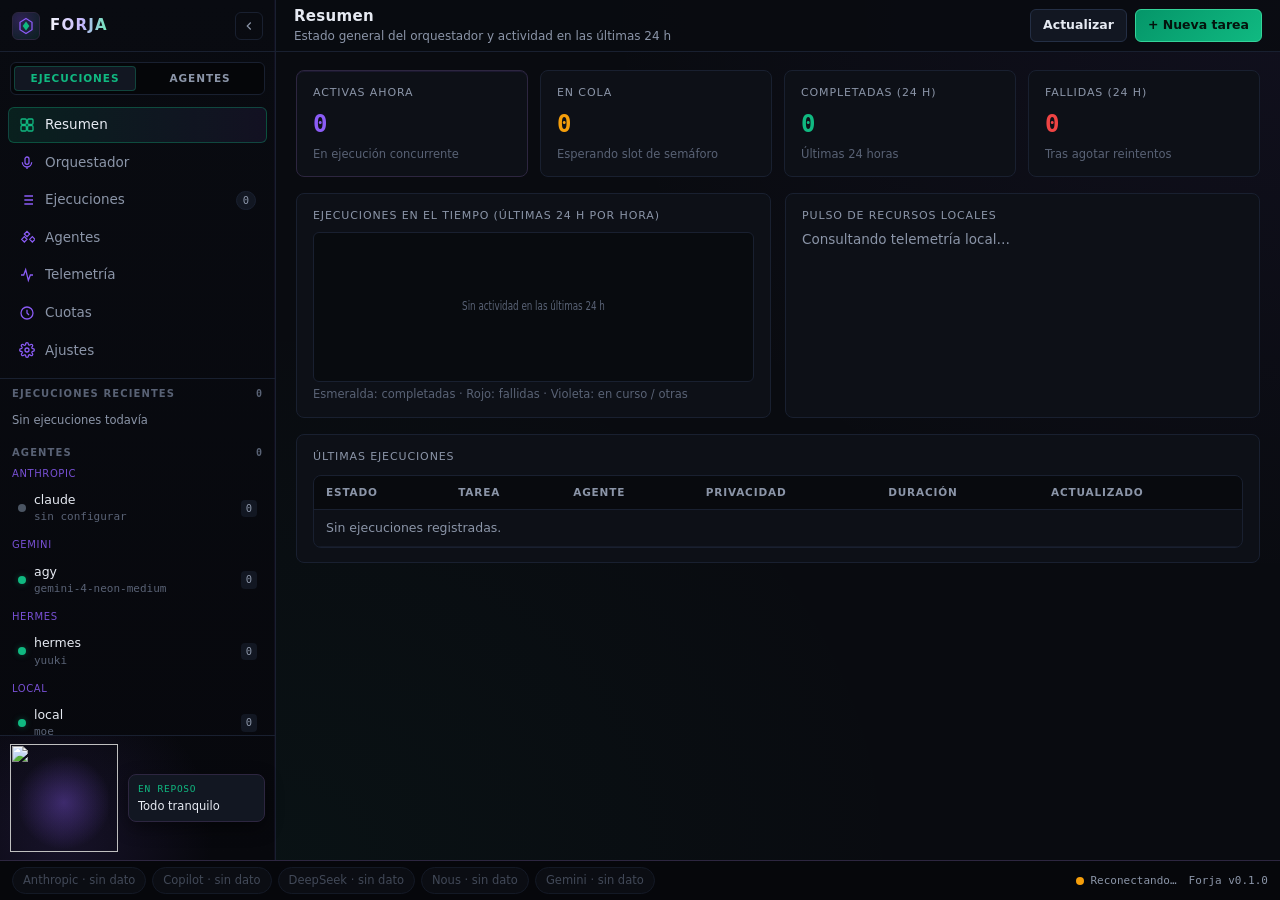
==== commit 21a6bfdd: "Mascota Lia en Krea2 con animaciones CSS: respiración, parpadeo, aura y poses por estado" ====
--- a/crates/forja-server/src/panel.html
+++ b/crates/forja-server/src/panel.html
@@ -347,19 +347,24 @@
       border: none;
       cursor: pointer;
       padding: 0;
-      width: 86px;
-      height: 86px;
+      width: 108px;
+      height: 108px;
       flex-shrink: 0;
       display: grid;
       place-items: center;
       position: relative;
     }
 
-    .mascot-svg {
-      width: 86px;
-      height: 86px;
-      overflow: visible;
-      filter: drop-shadow(0 4px 10px rgba(0, 0, 0, 0.65));
+    .mascot-stage { position: relative; width: 100%; height: 100%; }
+    .mascot-stage::before {
+      content: ""; position: absolute; inset: 8% 6% 0; border-radius: 50%;
+      background: radial-gradient(circle, var(--aura, rgba(139, 92, 246, 0.35)), transparent 68%);
+      animation: mascotAura 3.8s ease-in-out infinite;
+    }
+    .mascot-body { position: absolute; inset: 0; transform-origin: 50% 92%; animation: mascotBreathe 3.8s ease-in-out infinite; }
+    .mascot-img {
+      position: absolute; inset: 0; width: 100%; height: 100%; object-fit: contain;
+      opacity: 0; transition: opacity 0.28s ease; pointer-events: none; user-select: none;
     }
 
     .mascot-speech {
@@ -398,74 +403,59 @@
       margin-bottom: 2px;
     }
 
-    /* Animaciones suaves de la mascota */
-    .mascot-body-group {
-      transform-origin: 50px 78px;
-      animation: mascotBreathe 3.8s ease-in-out infinite;
-    }
-
-    .mascot-blink {
-      transform-origin: 50px 44px;
-      animation: mascotBlink 5.2s infinite;
-    }
-
-    .mascot-spark { opacity: 0; }
-    .mascot-sweat { opacity: 0; }
-    .mascot-eye-happy { opacity: 0; }
-
-    /* Estado: trabajando */
-    .mascot-btn[data-mood="working"] .mascot-body-group {
-      animation: mascotFocus 1.5s ease-in-out infinite;
-    }
-    .mascot-btn[data-mood="working"] .mascot-spark {
-      opacity: 1;
-      animation: mascotSparkle 1.3s ease-in-out infinite;
-    }
-
-    /* Estado: celebra */
-    .mascot-btn[data-mood="celebrate"] .mascot-body-group {
-      animation: mascotBounce 0.55s ease-in-out infinite;
-    }
-    .mascot-btn[data-mood="celebrate"] .mascot-spark {
-      opacity: 1;
-      animation: mascotSparkle 0.7s ease-in-out infinite;
-    }
-    .mascot-btn[data-mood="celebrate"] .mascot-eye-open { opacity: 0; }
-    .mascot-btn[data-mood="celebrate"] .mascot-eye-happy { opacity: 1; }
-
-    /* Estado: preocupada */
-    .mascot-btn[data-mood="worried"] .mascot-body-group {
-      animation: mascotTremble 2.2s ease-in-out infinite;
-    }
-    .mascot-btn[data-mood="worried"] .mascot-sweat {
-      opacity: 1;
-    }
+    /* Animaciones de la mascota (imágenes Krea2 + CSS) */
+    .mascot-btn[data-mood="idle"] .m-idle { opacity: 1; }
+    .mascot-btn[data-mood="idle"] .m-blink { animation: mascotBlinkFrame 5.2s infinite; }
+    .mascot-btn[data-mood="working"] .m-working { opacity: 1; }
+    .mascot-btn[data-mood="celebrate"] .m-celebrate { opacity: 1; }
+    .mascot-btn[data-mood="worried"] .m-worried { opacity: 1; }
+
+    .mascot-btn[data-mood="working"] { --aura: rgba(16, 185, 129, 0.5); }
+    .mascot-btn[data-mood="celebrate"] { --aura: rgba(16, 185, 129, 0.6); }
+    .mascot-btn[data-mood="worried"] { --aura: rgba(239, 68, 68, 0.4); }
+
+    .mascot-btn[data-mood="working"] .mascot-body { animation: mascotFocus 1.5s ease-in-out infinite; }
+    .mascot-btn[data-mood="working"] .mascot-stage::before { animation: mascotAura 1.3s ease-in-out infinite; }
+    .mascot-btn[data-mood="celebrate"] .mascot-body { animation: mascotBounce 0.6s ease-in-out infinite; }
+    .mascot-btn[data-mood="celebrate"] .mascot-stage::before { animation: mascotAura 0.6s ease-in-out infinite; }
+    .mascot-btn[data-mood="worried"] .mascot-body { animation: mascotTremble 0.25s linear infinite; }
+    .mascot-btn:active .mascot-body { animation: mascotHop 0.4s ease-out 1; }
+    .mascot-btn:hover .mascot-body { filter: drop-shadow(0 0 8px var(--emerald-glow)); }
 
     @keyframes mascotBreathe {
-      0%, 100% { transform: translateY(0) scale(1); }
-      50% { transform: translateY(-2px) scale(1.012); }
-    }
-    @keyframes mascotBlink {
-      0%, 92%, 100% { transform: scaleY(1); }
-      95% { transform: scaleY(0.08); }
+      0%, 100% { transform: translateY(0) scale(1, 1); }
+      50% { transform: translateY(-2px) scale(1.012, 1.02); }
+    }
+    @keyframes mascotAura {
+      0%, 100% { opacity: 0.55; transform: scale(0.94); }
+      50% { opacity: 1; transform: scale(1.06); }
+    }
+    @keyframes mascotBlinkFrame {
+      0%, 92%, 100% { opacity: 0; }
+      94%, 97% { opacity: 1; }
     }
     @keyframes mascotFocus {
-      0%, 100% { transform: translateY(0); }
-      50% { transform: translateY(-3px); }
-    }
-    @keyframes mascotSparkle {
-      0%, 100% { transform: scale(0.85) rotate(0deg); opacity: 0.55; }
-      50% { transform: scale(1.15) rotate(14deg); opacity: 1; }
+      0%, 100% { transform: translateY(0) rotate(-1deg); }
+      50% { transform: translateY(-3px) rotate(1deg); }
     }
     @keyframes mascotBounce {
-      0%, 100% { transform: translateY(0); }
-      50% { transform: translateY(-5px); }
+      0%, 100% { transform: translateY(0) scale(1.02, 0.97); }
+      50% { transform: translateY(-9px) scale(0.99, 1.03) rotate(2deg); }
     }
     @keyframes mascotTremble {
       0%, 100% { transform: translateX(0); }
-      25% { transform: translateX(-1px); }
-      75% { transform: translateX(1px); }
-    }
+      25% { transform: translateX(-1.2px); }
+      75% { transform: translateX(1.2px); }
+    }
+    @keyframes mascotHop {
+      0% { transform: translateY(0); }
+      40% { transform: translateY(-12px) scale(1.04); }
+      100% { transform: translateY(0); }
+    }
+    @media (prefers-reduced-motion: reduce) {
+      .mascot-body, .mascot-stage::before, .m-blink { animation: none !important; }
+    }
+
     @keyframes pulseDot {
       0%, 100% { opacity: 1; transform: scale(1); }
       50% { opacity: 0.55; transform: scale(0.86); }
@@ -489,7 +479,7 @@
       display: none;
     }
     .app-shell.sidebar-collapsed .mascot-btn,
-    .app-shell.sidebar-collapsed .mascot-svg {
+    .app-shell.sidebar-collapsed .mascot-stage {
       width: 44px;
       height: 44px;
     }
@@ -1107,60 +1097,18 @@
         </section>
       </div>
 
-      <!-- 3) MASCOTA CHIBI PELIRROJA GÓTICA AMABLE EN SVG INLINE -->
+      <!-- 3) MASCOTA: imágenes Krea2 servidas por /mascot/*.webp y animadas con CSS -->
       <div id="mascot-dock" class="mascot-dock">
         <button id="mascot-btn" class="mascot-btn" data-mood="idle" title="Haz clic para ver el estado actual de Forja" aria-label="Mascota de Forja">
-          <svg id="forja-mascot" class="mascot-svg" viewBox="0 0 100 100" role="img" aria-label="Chibi pelirroja guardiana de Forja">
-            <g class="mascot-body-group">
-              <!-- Sombra base -->
-              <ellipse cx="50" cy="92" rx="24" ry="4" fill="rgba(0,0,0,0.55)"/>
-              <!-- Capa trasera roja oscura / cabello largo pelirrojo -->
-              <path d="M24 38 C18 55, 20 76, 28 84 C36 78, 64 78, 72 84 C80 76, 82 55, 76 38 Z" fill="#8f1d24" stroke="#3b0a10" stroke-width="1.5"/>
-              <!-- Abrigo gótico oscuro con ribetes violeta y broche esmeralda -->
-              <path d="M30 61 L22 88 L78 88 L70 61 Q50 66 30 61 Z" fill="#12131c" stroke="#8b5cf6" stroke-width="1.6"/>
-              <path d="M40 62 L50 88 L60 62" fill="#1b1829" stroke="#6d28d9" stroke-width="1.1"/>
-              <!-- Cuello alto gótico -->
-              <path d="M34 57 L40 65 L50 61 L60 65 L66 57" fill="#191625" stroke="#8b5cf6" stroke-width="1.3"/>
-              <!-- Broche romboidal esmeralda -->
-              <polygon points="50,63 54,68 50,73 46,68" fill="#10b981" stroke="#a7f3d0" stroke-width="0.9"/>
-              <!-- Cabeza chibi -->
-              <rect x="30" y="25" width="40" height="35" rx="16" fill="#fbd8c8" stroke="#3a2024" stroke-width="1.4"/>
-              <!-- Rubor suave -->
-              <ellipse cx="37" cy="48" rx="3.6" ry="1.8" fill="rgba(239,68,68,0.28)"/>
-              <ellipse cx="63" cy="48" rx="3.6" ry="1.8" fill="rgba(239,68,68,0.28)"/>
-              <!-- Ojos expresivos esmeralda (con parpadeo) -->
-              <g class="mascot-blink">
-                <g class="mascot-eye-open">
-                  <ellipse cx="41" cy="44" rx="4.2" ry="4.8" fill="#0d1514"/>
-                  <ellipse cx="41" cy="44.5" rx="3.1" ry="3.6" fill="#10b981"/>
-                  <circle cx="39.7" cy="42.6" r="1.3" fill="#ffffff"/>
-                  <ellipse cx="59" cy="44" rx="4.2" ry="4.8" fill="#0d1514"/>
-                  <ellipse cx="59" cy="44.5" rx="3.1" ry="3.6" fill="#10b981"/>
-                  <circle cx="57.7" cy="42.6" r="1.3" fill="#ffffff"/>
-                </g>
-                <g class="mascot-eye-happy" stroke="#1f1419" stroke-width="2" fill="none" stroke-linecap="round">
-                  <path d="M37 44 Q41 39 45 44"/>
-                  <path d="M55 44 Q59 39 63 44"/>
-                </g>
-              </g>
-              <!-- Boca amable -->
-              <path d="M47 52 Q50 54.6 53 52" fill="none" stroke="#5b2c33" stroke-width="1.5" stroke-linecap="round"/>
-              <!-- Flequillo y mechones laterales pelirrojos -->
-              <path d="M27 39 C26 22, 39 15, 50 15 C61 15, 74 22, 73 39 C70 31, 65 28, 60 35 C56 27, 46 26, 42 35 C37 28, 31 31, 27 39 Z" fill="#c92a2a" stroke="#4a0e13" stroke-width="1.4"/>
-              <path d="M28 36 C25 47, 26 59, 32 64 C32 54, 32 45, 34 38 Z" fill="#b02525"/>
-              <path d="M72 36 C75 47, 74 59, 68 64 C68 54, 68 45, 66 38 Z" fill="#b02525"/>
-              <!-- Diadema gótica oscura con gema violeta -->
-              <path d="M32 23 Q50 16 68 23" fill="none" stroke="#14131f" stroke-width="3.6" stroke-linecap="round"/>
-              <polygon points="50,15 53,19 50,23 47,19" fill="#8b5cf6" stroke="#ddd6fe" stroke-width="0.8"/>
-              <!-- Destello arcano (activo trabajando / celebrando) -->
-              <g class="mascot-spark">
-                <path d="M83 22 L85 28 L91 30 L85 32 L83 38 L81 32 L75 30 L81 28 Z" fill="#10b981"/>
-                <circle cx="17" cy="26" r="2.4" fill="#8b5cf6"/>
-              </g>
-              <!-- Gota de preocupación (activa en fallo o VRAM > 92 %) -->
-              <path class="mascot-sweat" d="M75 31 C78 36, 78 40, 75 41 C72 40, 72 36, 75 31 Z" fill="#60a5fa"/>
-            </g>
-          </svg>
+          <div id="forja-mascot" class="mascot-stage" role="img" aria-label="Lia, chibi guardiana de Forja">
+            <div class="mascot-body">
+              <img class="mascot-img m-idle" src="/mascot/idle.webp" alt="" draggable="false">
+              <img class="mascot-img m-blink" src="/mascot/blink.webp" alt="" draggable="false">
+              <img class="mascot-img m-working" src="/mascot/working.webp" alt="" draggable="false">
+              <img class="mascot-img m-celebrate" src="/mascot/celebrate.webp" alt="" draggable="false">
+              <img class="mascot-img m-worried" src="/mascot/worried.webp" alt="" draggable="false">
+            </div>
+          </div>
         </button>
         <div id="mascot-speech" class="mascot-speech" role="status" aria-live="polite">
           <span id="mascot-mood-label" class="mascot-speech-state">En reposo</span>
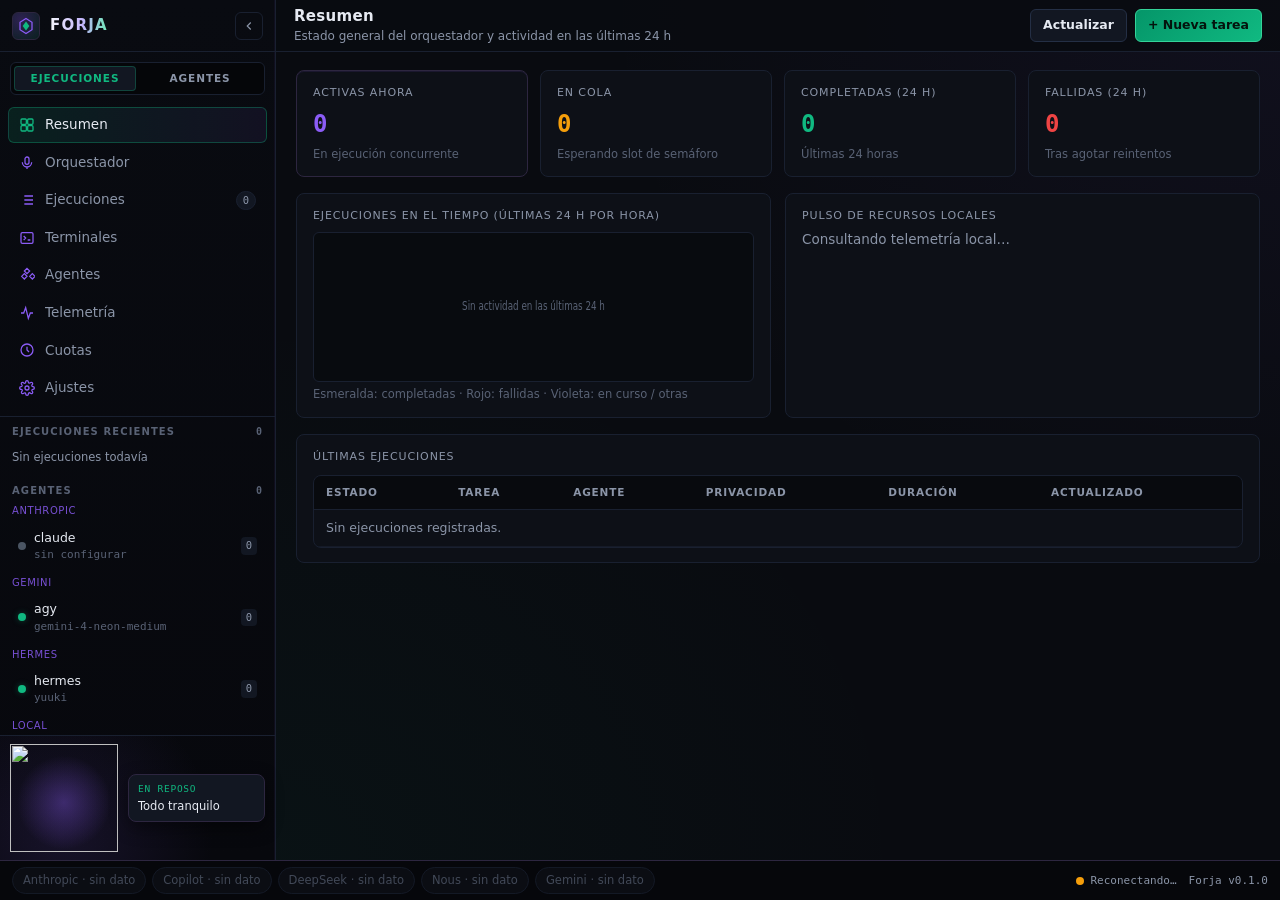
==== commit 836aa58c: "Panel: conversaciones del orquestador, selector de perfil/modelo por agente y terminales en vivo en " ====
--- a/crates/forja-server/src/panel.html
+++ b/crates/forja-server/src/panel.html
@@ -1003,6 +1003,51 @@
     .orq-bar input { flex: 1; background: var(--bg-elevated); border: 1px solid var(--border-mid); border-radius: 8px; color: var(--text-main); padding: 10px 12px; font: inherit; }
     .orq-call.on { background: var(--emerald-dim); border-color: var(--emerald); color: var(--emerald); box-shadow: 0 0 14px var(--emerald-glow); }
     .orq-status { font-size: 12px; color: var(--text-muted); min-height: 16px; }
+    .orq-wrap { height: calc(100vh - var(--topbar-h) - var(--provider-bar-h) - 140px); }
+    .orq-head { display: flex; flex-wrap: wrap; gap: 10px; align-items: center; margin-bottom: 10px; font-size: 12px; color: var(--text-muted); }
+    .orq-head label { font-weight: 600; }
+    .orq-layout { display: grid; grid-template-columns: 250px minmax(0, 1fr); gap: 12px; }
+    .orq-side { background: var(--bg-panel); border: 1px solid var(--border-dim); border-radius: 10px; display: flex; flex-direction: column; min-height: 0; max-height: calc(100vh - var(--topbar-h) - var(--provider-bar-h) - 140px); }
+    .orq-side-head { display: flex; justify-content: space-between; align-items: center; padding: 8px 10px; border-bottom: 1px solid var(--border-dim); font-size: 10.5px; font-weight: 700; letter-spacing: 0.09em; color: var(--text-dim); text-transform: uppercase; }
+    .orq-conv-list { overflow-y: auto; padding: 6px; display: flex; flex-direction: column; gap: 3px; }
+    .orq-conv { display: flex; align-items: center; gap: 6px; padding: 6px 8px; border-radius: 6px; border: 1px solid transparent; cursor: pointer; background: transparent; text-align: left; width: 100%; color: var(--text-main); }
+    .orq-conv:hover { background: var(--bg-elevated); }
+    .orq-conv.active { background: linear-gradient(90deg, rgba(16, 185, 129, 0.13), rgba(139, 92, 246, 0.08)); border-color: rgba(16, 185, 129, 0.32); }
+    .orq-conv-main { flex: 1; min-width: 0; }
+    .orq-conv-title { font-size: 12.5px; white-space: nowrap; overflow: hidden; text-overflow: ellipsis; }
+    .orq-conv-sub { font-size: 10.5px; color: var(--text-dim); font-family: var(--font-mono); }
+    .orq-conv-del { opacity: 0.55; padding: 0 6px; width: auto; height: 22px; }
+    .orq-conv-del:hover { opacity: 1; color: #fca5a5; }
+    .orq-main { display: flex; flex-direction: column; gap: 12px; min-width: 0; min-height: 0; }
+    .orq-suggest { display: none; background: var(--bg-elevated); border: 1px solid var(--border-gothic); border-radius: 8px; padding: 4px; }
+    .orq-suggest.open { display: block; }
+    .orq-suggest button { display: flex; gap: 10px; width: 100%; background: transparent; border: none; text-align: left; padding: 5px 8px; border-radius: 5px; cursor: pointer; font-size: 12.5px; }
+    .orq-suggest button:hover, .orq-suggest button:focus { background: var(--bg-hover); outline: none; }
+    .orq-suggest .mono { color: var(--emerald); min-width: 90px; }
+    .orq-send-busy { opacity: 0.55; }
+    @media (max-width: 820px) {
+      .orq-layout { grid-template-columns: 1fr; }
+      .orq-side { max-height: 150px; }
+    }
+
+    /* Terminales en paralelo */
+    .term-toolbar { display: flex; flex-wrap: wrap; gap: 10px; align-items: center; margin-bottom: 12px; font-size: 12px; color: var(--text-muted); }
+    .term-grid { display: grid; grid-template-columns: repeat(var(--term-cols, 2), minmax(0, 1fr)); grid-auto-rows: minmax(240px, calc((100vh - var(--topbar-h) - var(--provider-bar-h) - 150px) / var(--term-rows, 1))); gap: 10px; }
+    .term-panel { display: flex; flex-direction: column; min-height: 0; background: var(--bg-void); border: 1px solid var(--border-gothic); border-radius: var(--radius); overflow: hidden; }
+    .term-head { display: flex; flex-wrap: wrap; gap: 6px; align-items: center; padding: 6px 8px; background: var(--bg-panel); border-bottom: 1px solid var(--border-dim); }
+    .term-head .select { flex: 1; min-width: 120px; max-width: 100%; padding: 3px 6px; font-size: 12px; }
+    .term-head .btn { padding: 2px 8px; font-size: 11px; }
+    .term-meta { flex-basis: 100%; font-size: 10.5px; color: var(--text-dim); font-family: var(--font-mono); white-space: nowrap; overflow: hidden; text-overflow: ellipsis; }
+    .term-body { flex: 1; min-height: 0; overflow-y: auto; padding: 8px 10px; font-family: var(--font-mono); font-size: 12px; line-height: 1.4; color: #d7deeb; position: relative; }
+    .term-line { white-space: pre-wrap; word-break: break-word; }
+    .term-line.err { color: #fca5a5; }
+    .term-line.sys { color: var(--text-dim); font-style: italic; }
+    .term-pause { display: none; position: absolute; right: 12px; bottom: 10px; }
+    .term-panel.paused .term-pause { display: inline-flex; }
+    .term-wrap { position: relative; flex: 1; min-height: 0; display: flex; }
+    .term-wrap .term-body { flex: 1; }
+    .term-wrap .term-pause { position: absolute; right: 14px; bottom: 10px; z-index: 2; }
+    @media (max-width: 820px) { .term-grid { grid-template-columns: 1fr; } }
   </style>
 </head>
 <body>
@@ -1046,6 +1091,10 @@
           <svg class="nav-glyph" viewBox="0 0 24 24" fill="none" stroke="currentColor" stroke-width="1.9"><path d="M8 6h13M8 12h13M8 18h13M3 6h.01M3 12h.01M3 18h.01"/></svg>
           <span class="nav-label">Ejecuciones</span>
           <span id="nav-badge-runs" class="nav-badge">0</span>
+        </button>
+        <button class="nav-item" data-view="terminales">
+          <svg class="nav-glyph" viewBox="0 0 24 24" fill="none" stroke="currentColor" stroke-width="1.9"><rect x="3" y="4" width="18" height="16" rx="2"/><path d="M7 9l3 3-3 3M13 15h4"/></svg>
+          <span class="nav-label">Terminales</span>
         </button>
         <button class="nav-item" data-view="agentes">
           <svg class="nav-glyph" viewBox="0 0 24 24" fill="none" stroke="currentColor" stroke-width="1.9"><path d="M12 2l4 4-4 4-4-4 4-4zM4 14l4-4 4 4-4 4-4-4zm12 0l4-4 4 4-4 4-4-4z"/></svg>
@@ -1255,18 +1304,57 @@
 
         <!-- VISTA: ORQUESTADOR -->
         <section id="view-orquestador" class="view-pane" aria-label="Vista Orquestador">
-          <div class="orq-wrap">
-            <div id="orq-log" class="orq-log" aria-live="polite">
-              <div class="orq-msg sys">Háblale o escríbele. Él delega las tareas en los agentes y revisa el resultado antes de responderte.</div>
+          <div class="orq-head">
+            <label for="orq-profile">Orquestador (perfil de Hermes):</label>
+            <select id="orq-profile" class="select" aria-label="Perfil del orquestador"></select>
+            <span id="orq-profile-source" class="mono"></span>
+            <span>Cambiar el perfil reinicia las sesiones de las conversaciones.</span>
+            <span id="orq-profile-msg" role="status"></span>
+          </div>
+          <div class="orq-layout">
+            <aside class="orq-side" aria-label="Conversaciones del orquestador">
+              <div class="orq-side-head">
+                <span>Conversaciones <span id="orq-conv-count" class="mono">0</span></span>
+                <button id="orq-new" class="btn" type="button" style="padding:2px 8px;font-size:11px;">+ Nueva</button>
+              </div>
+              <div id="orq-conv-list" class="orq-conv-list" role="list"></div>
+            </aside>
+            <div class="orq-main">
+              <div class="orq-wrap">
+                <div style="display:flex;justify-content:space-between;align-items:center;gap:8px;">
+                  <strong id="orq-conv-title" style="font-size:13.5px;">Sin conversación</strong>
+                  <button id="orq-rename" class="btn" type="button" style="padding:2px 8px;font-size:11px;">Renombrar</button>
+                </div>
+                <div id="orq-log" class="orq-log" aria-live="polite">
+                  <div class="orq-msg sys">Háblale o escríbele. Él delega las tareas en los agentes y revisa el resultado antes de responderte. Escribe / para ver los comandos.</div>
+                </div>
+                <div id="orq-status" class="orq-status" role="status"></div>
+                <div id="orq-suggest" class="orq-suggest" role="listbox" aria-label="Comandos disponibles"></div>
+                <form id="orq-form" class="orq-bar" autocomplete="off">
+                  <button id="orq-call" class="btn orq-call" type="button" title="Llamada de voz: él escucha y te responde hablando">Llamar</button>
+                  <input id="orq-input" type="text" placeholder="Escribe un mensaje o un comando (/help)" aria-label="Mensaje al orquestador">
+                  <button id="orq-send" class="btn btn-primary" type="submit">Enviar</button>
+                  <button id="orq-reset" class="btn" type="button" title="Crear una conversación nueva">Nueva</button>
+                </form>
+              </div>
             </div>
-            <div id="orq-status" class="orq-status"></div>
-            <form id="orq-form" class="orq-bar" autocomplete="off">
-              <button id="orq-call" class="btn orq-call" type="button" title="Llamada de voz: él escucha y te responde hablando">Llamar</button>
-              <input id="orq-input" type="text" placeholder="Escribe un mensaje al orquestador" aria-label="Mensaje al orquestador">
-              <button class="btn btn-primary" type="submit">Enviar</button>
-              <button id="orq-reset" class="btn" type="button" title="Empezar una conversación nueva">Nueva</button>
-            </form>
           </div>
+        </section>
+
+        <!-- VISTA: TERMINALES EN PARALELO -->
+        <section id="view-terminales" class="view-pane" aria-label="Vista Terminales">
+          <div class="term-toolbar">
+            <label for="term-count">Paneles:</label>
+            <select id="term-count" class="select" aria-label="Número de paneles">
+              <option value="1">1</option><option value="2">2</option><option value="3">3</option><option value="4">4</option>
+            </select>
+            <label for="term-cols">Columnas:</label>
+            <select id="term-cols" class="select" aria-label="Número de columnas">
+              <option value="1">1</option><option value="2">2</option><option value="3">3</option><option value="4">4</option>
+            </select>
+            <span>Salida en vivo (stdout, <span style="color:#fca5a5;">stderr</span>); tope de 5000 líneas por panel.</span>
+          </div>
+          <div id="term-grid" class="term-grid"></div>
         </section>
 
         <!-- VISTA 4: TELEMETRÍA -->
@@ -1346,6 +1434,17 @@
                 <label for="set-quota-path">Ruta de quota.json</label>
                 <input id="set-quota-path" class="input mono" type="text" required>
               </div>
+              <div class="form-field">
+                <label for="set-orch-profile">Orquestador (perfil de Hermes)</label>
+                <select id="set-orch-profile" class="select"></select>
+                <div id="set-orch-source" class="card-sub"></div>
+                <div class="card-sub">Cambiar el perfil reinicia las sesiones de las conversaciones del orquestador.</div>
+              </div>
+              <fieldset id="set-models-box" style="border:1px solid var(--border-dim);border-radius:6px;padding:10px 12px;margin-bottom:12px;">
+                <legend class="card-label" style="padding:0 6px;">Modelo por agente</legend>
+                <div class="card-sub" style="margin-bottom:8px;">Vacío = modelo por defecto del agente. Una tarea puede sobrescribirlo con su campo «Modelo».</div>
+                <div id="set-models-rows" style="display:grid;grid-template-columns:90px 1fr auto;gap:6px 8px;align-items:center;"></div>
+              </fieldset>
               <div class="form-field" style="flex-direction:row;align-items:center;gap:10px;margin-top:6px;">
                 <input id="set-hide-mascot" type="checkbox">
                 <label for="set-hide-mascot" style="margin:0;cursor:pointer;">Ocultar mascota de la barra lateral</label>
@@ -1368,6 +1467,7 @@
           <div id="drawer-id" class="mono muted" style="font-size:11px;"></div>
         </div>
         <div style="display:flex;gap:8px;align-items:center;">
+          <button id="drawer-term-btn" class="btn" type="button">Ver en terminal</button>
           <button id="drawer-cancel-btn" class="btn btn-danger">Cancelar</button>
           <button id="drawer-close-btn" class="icon-btn" aria-label="Cerrar panel">✕</button>
         </div>
@@ -1441,8 +1541,17 @@
           </select>
         </div>
         <div class="form-field">
+          <label for="nt-model">Modelo (opcional)</label>
+          <input id="nt-model" class="input mono" type="text" placeholder="por defecto del agente" autocomplete="off">
+          <div id="nt-model-note" class="card-sub"></div>
+        </div>
+        <div class="form-field">
           <label for="nt-prompt">Prompt</label>
           <textarea id="nt-prompt" class="textarea" rows="4" placeholder="Describe la tarea con criterios verificables…" required></textarea>
+        </div>
+        <div class="form-field" style="flex-direction:row;align-items:center;gap:8px;margin-bottom:0;">
+          <input id="nt-open-term" type="checkbox" checked>
+          <label for="nt-open-term" style="margin:0;cursor:pointer;">Abrir en un panel libre de Terminales</label>
         </div>
         <div id="nt-error" class="toast-banner err"></div>
         <div style="display:flex;justify-content:flex-end;gap:8px;margin-top:12px;">
@@ -1472,12 +1581,18 @@
         celebrateUntil: 0,
         knownDoneIds: new Set(),
         initializedRuns: false,
+        defaultModels: {},
       };
+      const MODEL_AGENTS = ["claude", "agy", "opencode", "local"];
+      /* Ganchos que rellena el módulo de terminales */
+      const termApi = { onRuns() {}, open() { return false; } };
+      const orqApi = { reload() {} };
 
       const VIEW_META = {
         orquestador: ["Orquestador", "Conversa por texto o por voz; delega en los agentes y revisa sus resultados"],
         resumen: ["Resumen", "Estado general del orquestador y actividad en las últimas 24 h"],
         ejecuciones: ["Ejecuciones", "Cola en vivo conectada por Server-Sent Events (/events)"],
+        terminales: ["Terminales", "Salida en vivo de varias ejecuciones a la vez"],
         agentes: ["Agentes", "Rendimiento, disponibilidad y carga por adaptador"],
         telemetria: ["Telemetría", "Métricas reales de GPU (nvidia-smi), CPU (/proc/stat) y RAM (/proc/meminfo)"],
         cuotas: ["Cuotas", "Límites por proveedor vía hermes usage y fallback manual quota.json"],
@@ -1955,10 +2070,15 @@
         const canCancel = r.status === "running" || r.status === "pending";
         $("drawer-cancel-btn").style.display = canCancel ? "inline-flex" : "none";
         $("drawer-cancel-btn").onclick = () => cancelRun(r.id);
+        $("drawer-term-btn").onclick = () => {
+          termApi.open(r.id, true);
+          setView("terminales");
+        };
 
         $("drawer-meta").innerHTML = `
           <span class="muted">Estado:</span><span><span class="badge ${esc(r.status)}">${esc(r.status)}</span></span>
           <span class="muted">Agente:</span><span class="mono">${esc(r.agent)}</span>
+          <span class="muted">Modelo:</span><span class="mono">${esc(r.model || "sin modelo")}</span>
           <span class="muted">Privacidad:</span><span class="mono">${esc(r.task.privacidad)}</span>
           <span class="muted">Duración:</span><span class="mono" ${r.status === "running" ? `data-live-duration="${r.created_at_ms}"` : ""}>${esc(fmtDuration(runDurationMs(r)))}</span>
           <span class="muted">Intentos:</span><span class="mono">${r.attempts}</span>
@@ -1990,7 +2110,7 @@
                 <span class="mono muted" style="font-size:11.5px;">${esc(ag.provider)}</span>
               </div>
               <div class="kv-grid" style="margin-top:8px;">
-                <span class="muted">Modelo:</span><span class="mono">${esc(ag.model)}</span>
+                <span class="muted">Modelo:</span><span class="mono">${esc(ag.model)}${state.settings && state.settings.agent_models && state.settings.agent_models[ag.name] ? " (de Ajustes)" : ""}</span>
                 <span class="muted">Estado:</span><span class="mono">${esc(ag.state)}</span>
                 <span class="muted">Ejecuciones:</span><span class="mono">${ag.total} (activas: ${ag.active})</span>
                 <span class="muted">Tasa de éxito:</span><span class="mono">${esc(rate)}</span>
@@ -2180,7 +2300,112 @@
         $("set-port").value = state.settings.port;
         $("set-quota-path").value = state.settings.quota_path;
         $("set-hide-mascot").checked = Boolean(state.settings.hide_mascot);
+        renderModelRows();
+        renderProfile();
         settingsFilledOnce = true;
+      }
+
+      /* Modelo por agente (Ajustes) */
+      function renderModelRows() {
+        const box = $("set-models-rows");
+        const saved = (state.settings && state.settings.agent_models) || {};
+        box.textContent = "";
+        MODEL_AGENTS.forEach((name) => {
+          const lab = document.createElement("label");
+          lab.setAttribute("for", `set-model-${name}`);
+          lab.className = "mono";
+          lab.textContent = name;
+          const inp = document.createElement("input");
+          inp.id = `set-model-${name}`;
+          inp.className = "input mono";
+          inp.type = "text";
+          inp.autocomplete = "off";
+          inp.dataset.agent = name;
+          inp.value = saved[name] || "";
+          inp.placeholder = state.defaultModels[name] || "por defecto del agente";
+          const btn = document.createElement("button");
+          btn.type = "button";
+          btn.className = "btn";
+          btn.textContent = "Restablecer";
+          btn.setAttribute("aria-label", `Restablecer modelo de ${name}`);
+          btn.addEventListener("click", () => { inp.value = ""; inp.focus(); });
+          box.append(lab, inp, btn);
+        });
+      }
+
+      function collectAgentModels() {
+        const out = {};
+        document.querySelectorAll("#set-models-rows input[data-agent]").forEach((inp) => {
+          const v = inp.value.trim();
+          if (v) out[inp.dataset.agent] = v;
+        });
+        return out;
+      }
+
+      function updateDefaultModels() {
+        const saved = (state.settings && state.settings.agent_models) || {};
+        (state.agents || []).forEach((ag) => {
+          if (MODEL_AGENTS.includes(ag.name) && !saved[ag.name] && ag.model) state.defaultModels[ag.name] = ag.model;
+        });
+        document.querySelectorAll("#set-models-rows input[data-agent]").forEach((inp) => {
+          inp.placeholder = state.defaultModels[inp.dataset.agent] || "por defecto del agente";
+        });
+      }
+
+      /* Perfil del orquestador */
+      const profileInfo = { profile: null, source: null, allowed: [] };
+      const SOURCE_LABEL = { settings: "Ajustes", env: "variable FORJA_ORCHESTRATOR_PROFILE", default: "valor por defecto" };
+      async function loadProfile() {
+        try {
+          const r = await apiFetch("/api/orchestrator/profile");
+          if (!r.ok) return;
+          Object.assign(profileInfo, await r.json());
+          renderProfile();
+        } catch (_) {}
+      }
+      function renderProfile() {
+        const allowed = profileInfo.allowed || [];
+        const srcTxt = `Activo: ${profileInfo.profile || "?"} · origen: ${SOURCE_LABEL[profileInfo.source] || profileInfo.source || "?"}`;
+        const head = $("orq-profile");
+        head.textContent = "";
+        allowed.forEach((p) => {
+          const o = document.createElement("option");
+          o.value = p; o.textContent = p;
+          head.appendChild(o);
+        });
+        if (profileInfo.profile) head.value = profileInfo.profile;
+        $("orq-profile-source").textContent = srcTxt;
+
+        const set = $("set-orch-profile");
+        const prevSel = set.value;
+        set.textContent = "";
+        const auto = document.createElement("option");
+        auto.value = ""; auto.textContent = "Automático (variable de entorno o default)";
+        set.appendChild(auto);
+        allowed.forEach((p) => {
+          const o = document.createElement("option");
+          o.value = p; o.textContent = p;
+          set.appendChild(o);
+        });
+        const configured = (state.settings && state.settings.orchestrator_profile) || "";
+        set.value = Array.from(set.options).some((o) => o.value === configured) ? configured : (prevSel || "");
+        $("set-orch-source").textContent = srcTxt;
+      }
+
+      async function saveSettingsPatch(patch) {
+        const curR = await apiFetch("/api/settings");
+        if (!curR.ok) throw new Error(`No se pudieron leer los ajustes (HTTP ${curR.status})`);
+        const cur = await curR.json();
+        const payload = Object.assign({}, cur, patch);
+        const resp = await apiFetch("/api/settings", {
+          method: "PUT",
+          headers: { "content-type": "application/json" },
+          body: JSON.stringify(payload),
+        });
+        const data = await resp.json().catch(() => ({}));
+        if (!resp.ok) throw new Error(data.error || `HTTP ${resp.status}`);
+        state.settings = data.settings;
+        return data;
       }
 
       function syncAgentSelects() {
@@ -2238,6 +2463,23 @@
         }
       }
 
+      function updateModalModelField() {
+        const agent = $("nt-agent").value;
+        const inp = $("nt-model");
+        const note = $("nt-model-note");
+        const supported = MODEL_AGENTS.includes(agent);
+        inp.disabled = !supported;
+        if (!supported) {
+          inp.value = "";
+          inp.placeholder = "no aplica";
+          note.textContent = `El agente ${agent} no admite elegir modelo.`;
+        } else {
+          const ag = (state.agents || []).find((a) => a.name === agent);
+          inp.placeholder = (ag && ag.model) || "por defecto del agente";
+          note.textContent = "Vacío = modelo efectivo del agente (Ajustes o default).";
+        }
+      }
+
       /* Acciones HTTP (soporta token Bearer opcional vía sessionStorage o ?token=) */
       const urlToken = new URLSearchParams(window.location.search).get("token");
       if (urlToken) {
@@ -2270,6 +2512,7 @@
         renderRunsTable();
         renderDrawer();
         renderMascot();
+        termApi.onRuns();
       }
 
       async function refreshCore() {
@@ -2300,6 +2543,7 @@
             state.settings = await settingsR.json();
             fillSettingsForm(false);
           }
+          updateDefaultModels();
           renderSidebar();
           renderSummary();
           renderRunsTable();
@@ -2307,6 +2551,8 @@
           renderDrawer();
           renderMascot();
           updateModalPolicyPreview();
+          updateModalModelField();
+          termApi.onRuns();
         } catch (_) {
           $("conn-dot").className = "dot error";
           $("conn-text").textContent = "Sin conexión";
@@ -2468,6 +2714,7 @@
       const openModal = () => {
         $("nt-error").classList.remove("show");
         updateModalPolicyPreview();
+        updateModalModelField();
         $("new-task-modal").classList.add("open");
       };
       const closeModal = () => $("new-task-modal").classList.remove("open");
@@ -2476,7 +2723,8 @@
       $("btn-new-task-runs").addEventListener("click", openModal);
       $("modal-close-btn").addEventListener("click", closeModal);
       $("modal-cancel-btn").addEventListener("click", closeModal);
-      $("nt-privacy").addEventListener("change", updateModalPolicyPreview);
+      $("nt-privacy").addEventListener("change", () => { updateModalPolicyPreview(); updateModalModelField(); });
+      $("nt-agent").addEventListener("change", updateModalModelField);
 
       $("new-task-form").addEventListener("submit", async (e) => {
         e.preventDefault();
@@ -2488,6 +2736,8 @@
           privacidad: $("nt-privacy").value,
           agent: $("nt-agent").value,
         };
+        const modelo = $("nt-model").disabled ? "" : $("nt-model").value.trim();
+        if (modelo) payload.modelo = modelo;
         const resp = await apiFetch("/tasks", {
           method: "POST",
           headers: { "content-type": "application/json" },
@@ -2502,36 +2752,42 @@
         const created = await resp.json();
         $("nt-title").value = "";
         $("nt-prompt").value = "";
+        $("nt-model").value = "";
         closeModal();
         upsertRun(created);
-        setView("ejecuciones");
+        if ($("nt-open-term").checked && termApi.open(created.id, false)) setView("terminales");
+        else setView("ejecuciones");
         await refreshCore();
       });
 
       $("settings-form").addEventListener("submit", async (e) => {
         e.preventDefault();
         const toast = $("settings-toast");
-        const payload = {
+        const patch = {
           max_concurrency: Number($("set-concurrency").value),
           store_dir: $("set-store-dir").value.trim(),
           port: Number($("set-port").value),
           quota_path: $("set-quota-path").value.trim(),
           hide_mascot: $("set-hide-mascot").checked,
+          agent_models: collectAgentModels(),
+          orchestrator_profile: $("set-orch-profile").value || null,
         };
-        const resp = await apiFetch("/api/settings", {
-          method: "PUT",
-          headers: { "content-type": "application/json" },
-          body: JSON.stringify(payload),
-        });
-        const data = await resp.json().catch(() => ({}));
-        if (!resp.ok) {
+        const profileChanged = (state.settings && (state.settings.orchestrator_profile || "")) !== ($("set-orch-profile").value || "");
+        if (profileChanged && !window.confirm("Cambiar el perfil del orquestador reinicia las sesiones de sus conversaciones. ¿Continuar?")) return;
+        let data;
+        try {
+          data = await saveSettingsPatch(patch);
+        } catch (err) {
           toast.className = "toast-banner show err";
-          toast.textContent = data.error || "Ajustes inválidos";
+          toast.textContent = err.message || "Ajustes inválidos";
           return;
         }
-        state.settings = data.settings;
         renderMascot();
         await refreshQuota(true);
+        await refreshCore();
+        fillSettingsForm(true);
+        await loadProfile();
+        orqApi.reload();
         const restart = (data.restart_required || []);
         toast.className = "toast-banner show ok";
         toast.textContent = restart.length > 0
@@ -2612,16 +2868,39 @@
       }
       window.addEventListener("hashchange", applyHashRoute);
 
-      /* Orquestador: chat + llamada de voz (Web Speech API del navegador) */
+      /* Orquestador: conversaciones + chat + llamada de voz (Web Speech API del navegador) */
       (function orquestador() {
         const SR = window.SpeechRecognition || window.webkitSpeechRecognition;
         const log = $("orq-log");
         const input = $("orq-input");
         const statusEl = $("orq-status");
         const callBtn = $("orq-call");
+        const listEl = $("orq-conv-list");
+        const suggest = $("orq-suggest");
+        const LS_KEY = "forja_orq_conv";
+        const INTRO = "Háblale o escríbele. Él delega las tareas en los agentes y revisa el resultado antes de responderte. Escribe / para ver los comandos.";
+        const COMMANDS = [
+          ["/new", "Crea una conversación nueva"],
+          ["/help", "Lista los comandos"],
+          ["/rename ", "Renombra: /rename <título>"],
+          ["/agents", "Estado de los agentes"],
+          ["/stop", "Cancela las ejecuciones en curso"],
+          ["/model", "Disponible pronto"],
+          ["/agent", "Disponible pronto"],
+        ];
+        let convs = [];
+        let activeId = null;
+        const busy = new Set();      // conversaciones con una petición mía en vuelo
+        const pending = new Map();   // id -> último mensaje de usuario enviado
+        let serverBusyPrev = false;
         let inCall = false;
-        let busy = false;
         let rec = null;
+        let voiceStatus = "";
+        let loadSeq = 0;
+
+        const isBusy = (id) => busy.has(id) || Boolean((convs.find((c) => c.id === id) || {}).ocupada);
+        const lsGet = () => { try { return localStorage.getItem(LS_KEY); } catch (_) { return null; } };
+        const lsSet = (v) => { try { if (v) localStorage.setItem(LS_KEY, v); else localStorage.removeItem(LS_KEY); } catch (_) {} };
 
         function add(kind, text) {
           const d = document.createElement("div");
@@ -2630,7 +2909,155 @@
           log.appendChild(d);
           log.scrollTop = log.scrollHeight;
         }
-        function setStatus(t) { statusEl.textContent = t || ""; }
+        function lastMsgText() {
+          const last = log.lastElementChild;
+          return last ? last.textContent : null;
+        }
+        function updateStatus() {
+          const thinking = activeId && isBusy(activeId);
+          statusEl.textContent = thinking ? "El orquestador está pensando..." : voiceStatus;
+          $("orq-send").classList.toggle("orq-send-busy", Boolean(thinking));
+          $("orq-send").setAttribute("aria-disabled", thinking ? "true" : "false");
+        }
+        function setStatus(t) { voiceStatus = t || ""; updateStatus(); }
+
+        /* Lista lateral */
+        function renderList() {
+          $("orq-conv-count").textContent = String(convs.length);
+          listEl.textContent = "";
+          if (convs.length === 0) {
+            const e = document.createElement("div");
+            e.className = "muted";
+            e.style.cssText = "font-size:11.5px;padding:6px;";
+            e.textContent = "Sin conversaciones. Crea una con + Nueva.";
+            listEl.appendChild(e);
+          }
+          convs.forEach((c) => {
+            const row = document.createElement("div");
+            row.className = "orq-conv" + (c.id === activeId ? " active" : "");
+            row.setAttribute("role", "listitem");
+            row.tabIndex = 0;
+            row.dataset.convId = c.id;
+            const dot = document.createElement("span");
+            dot.className = "dot " + (isBusy(c.id) ? "busy" : "idle");
+            dot.title = isBusy(c.id) ? "Pensando" : "Libre";
+            const main = document.createElement("div");
+            main.className = "orq-conv-main";
+            const t = document.createElement("div");
+            t.className = "orq-conv-title";
+            t.textContent = c.titulo || "(sin título)";
+            const sub = document.createElement("div");
+            sub.className = "orq-conv-sub";
+            sub.textContent = `${c.mensajes} msj · ${c.id.slice(0, 8)}`;
+            main.append(t, sub);
+            const del = document.createElement("button");
+            del.type = "button";
+            del.className = "icon-btn orq-conv-del";
+            del.textContent = "✕";
+            del.setAttribute("aria-label", `Borrar conversación ${c.titulo || c.id}`);
+            del.addEventListener("click", (ev) => { ev.stopPropagation(); removeConv(c.id); });
+            row.append(dot, main, del);
+            row.addEventListener("click", () => select(c.id));
+            row.addEventListener("keydown", (ev) => {
+              if (ev.key === "Enter" || ev.key === " ") { ev.preventDefault(); select(c.id); }
+            });
+            listEl.appendChild(row);
+          });
+          const act = convs.find((c) => c.id === activeId);
+          $("orq-conv-title").textContent = act ? (act.titulo || "(sin título)") : "Sin conversación";
+          $("orq-rename").disabled = !act;
+        }
+
+        async function loadList() {
+          try {
+            const r = await apiFetch("/api/orchestrator/conversations");
+            if (!r.ok) return false;
+            const list = await r.json();
+            list.sort((a, b) => (b.actualizado || 0) - (a.actualizado || 0));
+            convs = list;
+            renderList();
+            updateStatus();
+            return true;
+          } catch (_) { return false; }
+        }
+
+        function renderHistory(detail) {
+          log.textContent = "";
+          const hist = (detail && detail.historial) || [];
+          if (hist.length === 0) add("sys", INTRO);
+          hist.forEach((m) => add(m.rol === "usuario" ? "user" : m.rol === "orquestador" ? "bot" : "sys", m.texto));
+          const p = pending.get(detail && detail.resumen && detail.resumen.id);
+          if (p && !(hist.length && hist[hist.length - 1].rol === "usuario" && hist[hist.length - 1].texto === p)) add("user", p);
+        }
+
+        async function loadDetail(id) {
+          const seq = ++loadSeq;
+          try {
+            const r = await apiFetch(`/api/orchestrator/conversations/${encodeURIComponent(id)}`);
+            if (seq !== loadSeq || id !== activeId) return;
+            if (r.status === 404) { await handleGone(id); return; }
+            if (!r.ok) { add("sys", `No se pudo cargar la conversación (HTTP ${r.status}).`); return; }
+            const d = await r.json();
+            if (seq !== loadSeq || id !== activeId) return;
+            renderHistory(d);
+          } catch (e) {
+            if (id === activeId) add("sys", `Error de red: ${e.message}`);
+          }
+        }
+
+        async function handleGone(id) {
+          add("sys", "Esa conversación ya no existe (¿se borró en otra pestaña?).");
+          await loadList();
+          if (activeId === id) {
+            activeId = null;
+            if (convs.length) await select(convs[0].id); else { lsSet(null); renderList(); }
+          }
+        }
+
+        async function select(id) {
+          activeId = id;
+          lsSet(id);
+          renderList();
+          updateStatus();
+          log.textContent = "";
+          await loadDetail(id);
+        }
+
+        async function createConv() {
+          try {
+            const r = await apiFetch("/api/orchestrator/conversations", {
+              method: "POST",
+              headers: { "Content-Type": "application/json" },
+              body: "{}",
+            });
+            const data = await r.json().catch(() => ({}));
+            if (r.status === 409) { add("sys", data.error || "Límite de 20 conversaciones alcanzado: borra alguna para crear otra."); return null; }
+            if (!r.ok) { add("sys", `No se pudo crear la conversación: ${data.error || "HTTP " + r.status}`); return null; }
+            await loadList();
+            await select(data.id);
+            return data.id;
+          } catch (e) { add("sys", `Error de red: ${e.message}`); return null; }
+        }
+
+        async function removeConv(id) {
+          const c = convs.find((x) => x.id === id);
+          if (!window.confirm(`¿Borrar la conversación «${(c && c.titulo) || id}»? No se puede deshacer.`)) return;
+          try {
+            const r = await apiFetch(`/api/orchestrator/conversations/${encodeURIComponent(id)}`, { method: "DELETE" });
+            if (!r.ok && r.status !== 404) {
+              const data = await r.json().catch(() => ({}));
+              add("sys", `No se pudo borrar: ${data.error || "HTTP " + r.status}`);
+              return;
+            }
+          } catch (e) { add("sys", `Error de red: ${e.message}`); return; }
+          busy.delete(id); pending.delete(id);
+          await loadList();
+          if (activeId === id) {
+            activeId = null;
+            if (convs.length) await select(convs[0].id);
+            else { lsSet(null); log.textContent = ""; add("sys", INTRO); renderList(); }
+          }
+        }
 
         function speak(text) {
           return new Promise((resolve) => {
@@ -2648,34 +3075,104 @@
 
         async function send(text) {
           text = (text || "").trim();
-          if (!text || busy) return;
-          busy = true;
+          if (!text) return;
+          if (!activeId) {
+            const nid = await createConv();
+            if (!nid) return;
+          }
+          const id = activeId;
+          if (isBusy(id)) { add("sys", "Esta conversación está pensando; espera su respuesta o cambia a otra."); return; }
+          const isCmd = text.startsWith("/");
+          busy.add(id);
+          pending.set(id, text);
           add("user", text);
-          setStatus("El orquestador está pensando...");
+          renderList();
+          updateStatus();
+          let spoken = null;
           try {
             const r = await apiFetch("/api/orchestrator/chat", {
               method: "POST",
               headers: { "Content-Type": "application/json" },
-              body: JSON.stringify({ message: text }),
+              body: JSON.stringify({ message: text, conversation_id: id }),
             });
             const data = await r.json().catch(() => ({}));
+            if (r.status === 404) {
+              busy.delete(id); pending.delete(id);
+              if (id === activeId) await handleGone(id);
+              return;
+            }
+            if (r.status === 409) {
+              if (id === activeId) add("sys", data.error || "La conversación está ocupada o se alcanzó el límite de 20 conversaciones.");
+              return;
+            }
             if (!r.ok) throw new Error(data.error || `HTTP ${r.status}`);
-            add("bot", data.reply);
-            if (inCall) {
-              setStatus("Hablando...");
-              await speak(data.reply);
+            const reply = data.reply || "";
+            pending.delete(id);
+            if (data.new_conversation && data.conversation_id) {
+              await loadList();
+              await select(data.conversation_id);
+              if (lastMsgText() !== reply) add("sys", reply);
+            } else if (id === activeId) {
+              await loadList();
+              await loadDetail(id);
+              if (lastMsgText() !== reply) add(isCmd ? "sys" : "bot", reply);
+              if (!isCmd) spoken = reply;
+            } else {
+              await loadList();
             }
           } catch (e) {
-            add("sys", `Error: ${e.message}`);
+            if (id === activeId) add("sys", `Error: ${e.message}`);
           } finally {
-            busy = false;
+            busy.delete(id);
+            pending.delete(id);
+            renderList();
+            updateStatus();
+          }
+          if (inCall && id === activeId && spoken) {
+            setStatus("Hablando...");
+            await speak(spoken);
             setStatus("");
-            if (inCall) listen();
           }
-        }
-
+          if (inCall) listen();
+        }
+
+        /* Autocompletado de comandos */
+        function updateSuggest() {
+          const v = input.value;
+          suggest.textContent = "";
+          if (!v.startsWith("/") || v.includes(" ")) { suggest.classList.remove("open"); return; }
+          const matches = COMMANDS.filter(([c]) => c.startsWith(v.toLowerCase()));
+          if (matches.length === 0) { suggest.classList.remove("open"); return; }
+          matches.forEach(([c, d]) => {
+            const b = document.createElement("button");
+            b.type = "button";
+            b.setAttribute("role", "option");
+            const n = document.createElement("span");
+            n.className = "mono";
+            n.textContent = c.trim();
+            const t = document.createElement("span");
+            t.className = "muted";
+            t.textContent = d;
+            b.append(n, t);
+            b.addEventListener("click", () => { input.value = c; suggest.classList.remove("open"); input.focus(); });
+            suggest.appendChild(b);
+          });
+          suggest.classList.add("open");
+        }
+        input.addEventListener("input", updateSuggest);
+        input.addEventListener("keydown", (e) => {
+          if (e.key === "Tab" && suggest.classList.contains("open")) {
+            e.preventDefault();
+            const first = suggest.querySelector("button");
+            if (first) first.click();
+          } else if (e.key === "Escape") {
+            suggest.classList.remove("open");
+          }
+        });
+
+        /* Voz */
         function listen() {
-          if (!inCall || busy || !SR) return;
+          if (!inCall || !SR || (activeId && isBusy(activeId))) return;
           rec = new SR();
           rec.lang = "es-419";
           rec.interimResults = true;
@@ -2698,7 +3195,7 @@
           rec.onend = () => {
             if (!inCall) return;
             if (finalText.trim()) send(finalText);
-            else if (!busy) listen();
+            else if (!(activeId && isBusy(activeId))) listen();
           };
           try { rec.start(); setStatus("Escuchando..."); } catch (e) { /* ya activo */ }
         }
@@ -2721,20 +3218,331 @@
           inCall = true;
           callBtn.classList.add("on");
           callBtn.textContent = "Colgar";
-          add("sys", "Llamada iniciada. Habla cuando quieras.");
+          add("sys", "Llamada iniciada. Habla cuando quieras (opera sobre la conversación activa).");
           listen();
         });
         $("orq-form").addEventListener("submit", (e) => {
           e.preventDefault();
           const t = input.value;
           input.value = "";
+          suggest.classList.remove("open");
           send(t);
         });
-        $("orq-reset").addEventListener("click", async () => {
-          await apiFetch("/api/orchestrator/reset", { method: "POST" });
-          log.innerHTML = "";
-          add("sys", "Conversación nueva.");
+        $("orq-reset").addEventListener("click", createConv);
+        $("orq-new").addEventListener("click", createConv);
+        $("orq-rename").addEventListener("click", () => {
+          const act = convs.find((c) => c.id === activeId);
+          if (!act) return;
+          const t = window.prompt("Nuevo título de la conversación:", act.titulo || "");
+          if (t && t.trim()) send(`/rename ${t.trim()}`);
         });
+
+        /* Selector de perfil del orquestador (cabecera) */
+        $("orq-profile").addEventListener("change", async () => {
+          const sel = $("orq-profile");
+          const msg = $("orq-profile-msg");
+          const wanted = sel.value;
+          if (!window.confirm(`Cambiar el orquestador a «${wanted}» reinicia las sesiones de las conversaciones. ¿Continuar?`)) {
+            if (profileInfo.profile) sel.value = profileInfo.profile;
+            return;
+          }
+          try {
+            await saveSettingsPatch({ orchestrator_profile: wanted });
+            msg.textContent = `Perfil cambiado a ${wanted}.`;
+            await loadProfile();
+            fillSettingsForm(true);
+            await loadList();
+          } catch (e) {
+            msg.textContent = `Error: ${e.message}`;
+            if (profileInfo.profile) sel.value = profileInfo.profile;
+          }
+        });
+
+        async function init() {
+          await loadList();
+          if (convs.length === 0) { renderList(); log.textContent = ""; add("sys", INTRO); return; }
+          const saved = lsGet();
+          const pick = convs.find((c) => c.id === saved) || convs[0];
+          await select(pick.id);
+        }
+        orqApi.reload = async () => {
+          await loadList();
+          if (activeId && !convs.some((c) => c.id === activeId)) { activeId = null; if (convs.length) await select(convs[0].id); }
+          else if (activeId && !busy.has(activeId)) await loadDetail(activeId);
+        };
+        // Sondeo ligero mientras la vista está abierta: refleja conversaciones ocupadas desde otra pestaña.
+        setInterval(async () => {
+          if (state.view !== "orquestador") return;
+          const wasBusy = activeId ? isBusy(activeId) : false;
+          await loadList();
+          const nowBusy = activeId ? isBusy(activeId) : false;
+          if (activeId && !busy.has(activeId) && wasBusy && !nowBusy) loadDetail(activeId);
+          serverBusyPrev = nowBusy;
+        }, 4000);
+        init();
+        loadProfile();
+      })();
+
+      /* Terminales en paralelo: salida en vivo por SSE (/runs/{id}/stream) */
+      (function terminales() {
+        const MAX_LINES = 5000;
+        const MAX_PANELS = 4;
+        const grid = $("term-grid");
+        const countSel = $("term-count");
+        const colsSel = $("term-cols");
+        const lsGet = (k) => { try { return localStorage.getItem(k); } catch (_) { return null; } };
+        const lsSet = (k, v) => { try { localStorage.setItem(k, v); } catch (_) {} };
+        const clamp = (n, lo, hi, d) => (Number.isFinite(n) ? Math.max(lo, Math.min(hi, n)) : d);
+        let count = clamp(parseInt(lsGet("forja_term_count"), 10), 1, MAX_PANELS, 2);
+        let cols = clamp(parseInt(lsGet("forja_term_cols"), 10), 1, MAX_PANELS, 2);
+        const panels = [];
+        let restored = false;
+
+        function saveLayout() {
+          lsSet("forja_term_count", String(count));
+          lsSet("forja_term_cols", String(cols));
+          lsSet("forja_term_runs", JSON.stringify(panels.slice(0, count).map((p) => p.runId || "")));
+        }
+
+        function sysLine(p, text) {
+          const d = document.createElement("div");
+          d.className = "term-line sys";
+          d.textContent = text;
+          p.body.appendChild(d);
+          scrollEnd(p);
+        }
+
+        function scrollEnd(p) {
+          if (p.paused || p.raf) return;
+          p.raf = requestAnimationFrame(() => { p.raf = 0; p.body.scrollTop = p.body.scrollHeight; });
+        }
+
+        function appendLine(p, stream, text) {
+          const d = document.createElement("div");
+          d.className = "term-line" + (stream === "stderr" ? " err" : "");
+          const t = String(text == null ? "" : text).replace(/\r?\n$/, "");
+          d.textContent = t === "" ? "\u00a0" : t;   // textContent: nunca innerHTML con datos del servidor
+          p.body.appendChild(d);
+          p.lines += 1;
+          while (p.body.childElementCount > MAX_LINES) { p.body.removeChild(p.body.firstChild); p.dropped = true; }
+          scrollEnd(p);
+        }
+
+        function runOf(p) { return p.runId ? state.runs.find((r) => r.id === p.runId) : null; }
+
+        function updateHeader(p) {
+          const r = runOf(p);
+          let label = "sin ejecución";
+          let cls = "badge";
+          if (p.runId && r) { label = r.status; cls = `badge ${r.status}`; }
+          else if (p.runId) { label = "desconocida"; }
+          if (p.reconnecting && !p.finished) label += " · reconectando";
+          p.badge.className = cls;
+          p.badge.textContent = label;
+          p.cancel.style.display = r && (r.status === "running" || r.status === "pending") ? "inline-flex" : "none";
+          const live = p.es ? "en vivo" : (p.finished ? "terminada" : "—");
+          p.meta.textContent = r
+            ? `${r.agent}${r.model ? " · " + r.model : ""} · ${r.id.slice(0, 8)} · ${live} · ${p.body.childElementCount} líneas${p.dropped ? " (recortadas al tope)" : ""}`
+            : "Elige una ejecución en el selector";
+        }
+
+        function fillSelect(p) {
+          const runs = [...state.runs].sort((a, b) => b.updated_at_ms - a.updated_at_ms).slice(0, 40);
+          const sig = runs.map((r) => `${r.id}:${r.status}`).join("|") + "#" + p.runId;
+          if (p.sig === sig || document.activeElement === p.sel) return;
+          p.sig = sig;
+          p.sel.textContent = "";
+          const none = document.createElement("option");
+          none.value = ""; none.textContent = "— elegir ejecución —";
+          p.sel.appendChild(none);
+          let hasCur = !p.runId;
+          runs.forEach((r) => {
+            const o = document.createElement("option");
+            o.value = r.id;
+            o.textContent = `${r.status} · ${r.task.titulo} · ${r.id.slice(0, 8)}`;
+            if (r.id === p.runId) hasCur = true;
+            p.sel.appendChild(o);
+          });
+          if (!hasCur) {
+            const o = document.createElement("option");
+            o.value = p.runId; o.textContent = p.runId.slice(0, 8);
+            p.sel.appendChild(o);
+          }
+          p.sel.value = p.runId || "";
+        }
+
+        function detach(p) {
+          if (p.es) { try { p.es.close(); } catch (_) {} p.es = null; }
+          if (p.timer) { clearTimeout(p.timer); p.timer = null; }
+          p.reconnecting = false;
+        }
+
+        function clearBody(p) {
+          p.body.textContent = "";
+          p.lines = 0;
+          p.dropped = false;
+        }
+
+        function attach(p, runId) {
+          detach(p);
+          clearBody(p);
+          p.runId = runId || "";
+          p.nextSeq = 0;
+          p.finished = false;
+          p.retryMs = 1000;
+          p.paused = false;
+          p.el.classList.remove("paused");
+          if (!p.runId) sysLine(p, "Panel libre. Elige una ejecución en el selector.");
+          else connect(p);
+          p.sig = null;
+          fillSelect(p);
+          updateHeader(p);
+          saveLayout();
+        }
+
+        function connect(p) {
+          if (!p.runId) return;
+          const runId = p.runId;
+          const tok = getAuthToken();
+          const url = `/runs/${encodeURIComponent(runId)}/stream?since=${p.nextSeq}` + (tok ? `&token=${encodeURIComponent(tok)}` : "");
+          const es = new EventSource(url);
+          p.es = es;
+          es.onopen = () => { p.reconnecting = false; p.retryMs = 1000; updateHeader(p); };
+          es.addEventListener("output", (ev) => {
+            if (p.runId !== runId) return;
+            try {
+              const d = JSON.parse(ev.data);
+              if (d.seq < p.nextSeq) return;
+              appendLine(p, d.stream, d.text);
+              p.nextSeq = d.seq + 1;
+              if ((p.lines & 15) === 0) updateHeader(p);
+            } catch (_) {}
+          });
+          es.addEventListener("status", (ev) => {
+            if (p.runId !== runId) return;
+            p.finished = true;
+            detach(p);
+            try { upsertRun(JSON.parse(ev.data)); } catch (_) {}
+            updateHeader(p);
+          });
+          es.onerror = () => {
+            if (p.runId !== runId || p.finished) return;
+            try { es.close(); } catch (_) {}
+            p.es = null;
+            p.reconnecting = true;
+            updateHeader(p);
+            recover(p, runId);
+          };
+        }
+
+        /* Tras un corte: comprueba por HTTP si el run existe/terminó y reconecta con ?since=seq */
+        async function recover(p, runId) {
+          try {
+            const r = await apiFetch(`/runs/${encodeURIComponent(runId)}/output?since=${p.nextSeq}`);
+            if (p.runId !== runId) return;
+            if (r.status === 404) { p.reconnecting = false; sysLine(p, "La ejecución ya no existe."); updateHeader(p); return; }
+            if (r.ok) {
+              const d = await r.json();
+              if (p.runId !== runId) return;
+              (d.chunks || []).forEach((c) => { if (c.seq >= p.nextSeq) { appendLine(p, c.stream, c.text); p.nextSeq = c.seq + 1; } });
+              if (d.finished) { p.finished = true; p.reconnecting = false; updateHeader(p); refreshCore(); return; }
+            }
+          } catch (_) { /* sin red: reintenta */ }
+          if (p.runId !== runId || p.finished) return;
+          p.timer = setTimeout(() => { p.timer = null; if (p.runId === runId && !p.finished) connect(p); }, p.retryMs);
+          p.retryMs = Math.min(8000, p.retryMs * 2);
+        }
+
+        function makePanel(i) {
+          const el = document.createElement("div");
+          el.className = "term-panel";
+          const head = document.createElement("div");
+          head.className = "term-head";
+          const sel = document.createElement("select");
+          sel.className = "select";
+          sel.setAttribute("aria-label", `Ejecución del panel ${i + 1}`);
+          const badge = document.createElement("span");
+          badge.className = "badge";
+          const clear = document.createElement("button");
+          clear.type = "button"; clear.className = "btn"; clear.textContent = "Limpiar";
+          clear.setAttribute("aria-label", `Limpiar panel ${i + 1}`);
+          const cancel = document.createElement("button");
+          cancel.type = "button"; cancel.className = "btn btn-danger"; cancel.textContent = "Cancelar";
+          cancel.setAttribute("aria-label", `Cancelar la ejecución del panel ${i + 1}`);
+          const close = document.createElement("button");
+          close.type = "button"; close.className = "btn"; close.textContent = "Cerrar";
+          close.setAttribute("aria-label", `Cerrar el panel ${i + 1}`);
+          const meta = document.createElement("div");
+          meta.className = "term-meta";
+          head.append(sel, badge, clear, cancel, close, meta);
+          const wrap = document.createElement("div");
+          wrap.className = "term-wrap";
+          const body = document.createElement("div");
+          body.className = "term-body";
+          body.tabIndex = 0;
+          body.setAttribute("role", "log");
+          body.setAttribute("aria-label", `Salida del panel ${i + 1}`);
+          const pause = document.createElement("button");
+          pause.type = "button"; pause.className = "btn term-pause"; pause.textContent = "↓ En pausa · ir al final";
+          wrap.append(body, pause);
+          el.append(head, wrap);
+          const p = { i, el, sel, badge, clear, cancel, close, meta, body, pause, runId: "", es: null, timer: null, nextSeq: 0, lines: 0, dropped: false, paused: false, finished: false, reconnecting: false, retryMs: 1000, raf: 0, sig: null };
+          sel.addEventListener("change", () => attach(p, sel.value));
+          clear.addEventListener("click", () => { clearBody(p); updateHeader(p); });
+          close.addEventListener("click", () => attach(p, ""));
+          cancel.addEventListener("click", () => { if (p.runId) cancelRun(p.runId); });
+          body.addEventListener("scroll", () => {
+            p.paused = body.scrollHeight - body.scrollTop - body.clientHeight > 24;
+            el.classList.toggle("paused", p.paused);
+          });
+          pause.addEventListener("click", () => { p.paused = false; el.classList.remove("paused"); body.scrollTop = body.scrollHeight; });
+          sysLine(p, "Panel libre. Elige una ejecución en el selector.");
+          return p;
+        }
+
+        function layout() {
+          while (panels.length < count) panels.push(makePanel(panels.length));
+          while (panels.length > count) { const p = panels.pop(); detach(p); p.el.remove(); }
+          panels.forEach((p) => { if (!p.el.isConnected) grid.appendChild(p.el); });
+          const effCols = Math.min(cols, count);
+          grid.style.setProperty("--term-cols", String(effCols));
+          grid.style.setProperty("--term-rows", String(Math.ceil(count / effCols)));
+          countSel.value = String(count);
+          colsSel.value = String(cols);
+          panels.forEach((p) => { fillSelect(p); updateHeader(p); });
+          saveLayout();
+        }
+
+        function restore() {
+          if (restored || !state.initializedRuns) return;
+          restored = true;
+          let saved = [];
+          try { saved = JSON.parse(lsGet("forja_term_runs") || "[]"); } catch (_) {}
+          saved.slice(0, count).forEach((id, i) => {
+            if (id && panels[i] && state.runs.some((r) => r.id === id)) attach(panels[i], id);
+          });
+        }
+
+        termApi.onRuns = () => {
+          restore();
+          panels.forEach((p) => { fillSelect(p); updateHeader(p); });
+        };
+
+        /* Abre una ejecución: panel que ya la muestra > primer panel libre > (si force) el último panel */
+        termApi.open = (runId, force) => {
+          const existing = panels.find((p) => p.runId === runId);
+          if (existing) return true;
+          let free = panels.find((p) => !p.runId);
+          if (!free && force) free = panels[panels.length - 1];
+          if (!free) return false;
+          attach(free, runId);
+          return true;
+        };
+
+        countSel.addEventListener("change", () => { count = clamp(parseInt(countSel.value, 10), 1, MAX_PANELS, 2); layout(); });
+        colsSel.addEventListener("change", () => { cols = clamp(parseInt(colsSel.value, 10), 1, MAX_PANELS, 2); layout(); });
+        window.addEventListener("beforeunload", () => panels.forEach(detach));
+        layout();
       })();
 
       /* Arranque y bucles de muestreo */
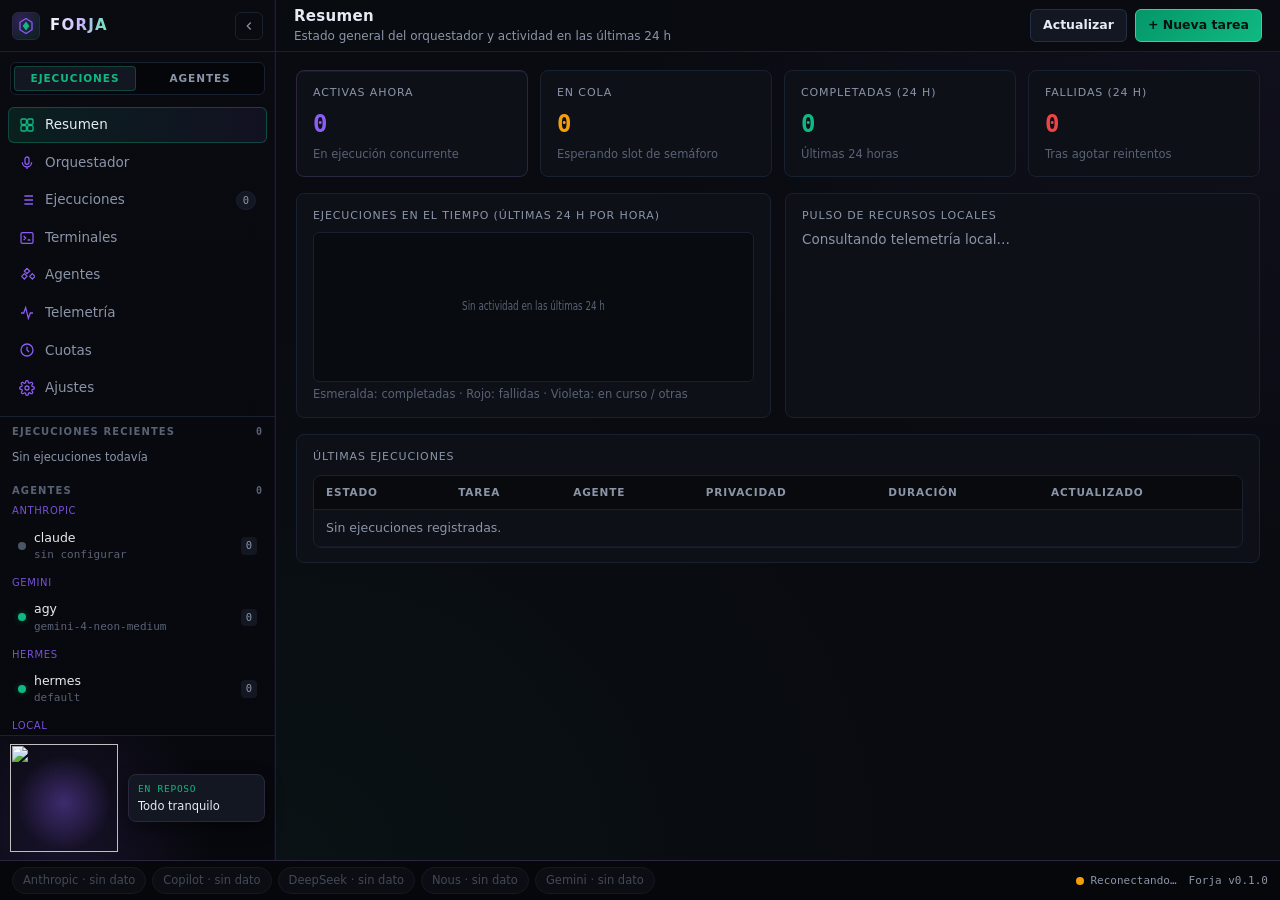
==== commit 13718533: "Orquestador y configuración inicial para cualquier usuario: perfiles de Hermes descubiertos, ocultos" ====
--- a/crates/forja-server/src/panel.html
+++ b/crates/forja-server/src/panel.html
@@ -1126,7 +1126,7 @@
             <div class="provider-group-label">Gemini</div>
             <div class="side-agent-row"><span class="dot idle"></span><div class="side-row-main"><div class="side-row-title">agy</div><div class="side-row-sub">gemini-4-neon-medium</div></div><span class="side-counter">0</span></div>
             <div class="provider-group-label">Hermes</div>
-            <div class="side-agent-row"><span class="dot idle"></span><div class="side-row-main"><div class="side-row-title">hermes</div><div class="side-row-sub">yuuki</div></div><span class="side-counter">0</span></div>
+            <div class="side-agent-row"><span class="dot idle"></span><div class="side-row-main"><div class="side-row-title">hermes</div><div class="side-row-sub">default</div></div><span class="side-counter">0</span></div>
             <div class="provider-group-label">Local</div>
             <div class="side-agent-row"><span class="dot idle"></span><div class="side-row-main"><div class="side-row-title">local</div><div class="side-row-sub">moe</div></div><span class="side-counter">0</span></div>
             <div class="side-agent-row"><span class="dot idle"></span><div class="side-row-main"><div class="side-row-title">mock</div><div class="side-row-sub">mock</div></div><span class="side-counter">0</span></div>
@@ -1305,10 +1305,12 @@
         <!-- VISTA: ORQUESTADOR -->
         <section id="view-orquestador" class="view-pane" aria-label="Vista Orquestador">
           <div class="orq-head">
-            <label for="orq-profile">Orquestador (perfil de Hermes):</label>
-            <select id="orq-profile" class="select" aria-label="Perfil del orquestador"></select>
+            <label for="orq-agent">Agente del orquestador:</label>
+            <select id="orq-agent" class="select" aria-label="Agente del orquestador"></select>
+            <label for="orq-profile" id="orq-profile-label">Perfil de Hermes:</label>
+            <select id="orq-profile" class="select" aria-label="Perfil de Hermes del orquestador"></select>
             <span id="orq-profile-source" class="mono"></span>
-            <span>Cambiar el perfil reinicia las sesiones de las conversaciones.</span>
+            <span>Cambiar el agente o el perfil reinicia las sesiones de las conversaciones. Solo se ofrecen los agentes instalados.</span>
             <span id="orq-profile-msg" role="status"></span>
           </div>
           <div class="orq-layout">
@@ -1435,10 +1437,20 @@
                 <input id="set-quota-path" class="input mono" type="text" required>
               </div>
               <div class="form-field">
-                <label for="set-orch-profile">Orquestador (perfil de Hermes)</label>
+                <label for="set-orch-agent">Agente del orquestador</label>
+                <select id="set-orch-agent" class="select"></select>
+                <div id="set-orch-source" class="card-sub"></div>
+                <div class="card-sub">Automático = el primer agente instalado (claude, opencode, agy, local, hermes) o la variable FORJA_ORCHESTRATOR_AGENT. Cambiarlo reinicia las sesiones de las conversaciones del orquestador.</div>
+              </div>
+              <div id="set-orch-profile-field" class="form-field">
+                <label for="set-orch-profile">Perfil de Hermes del orquestador</label>
                 <select id="set-orch-profile" class="select"></select>
-                <div id="set-orch-source" class="card-sub"></div>
-                <div class="card-sub">Cambiar el perfil reinicia las sesiones de las conversaciones del orquestador.</div>
+                <div class="card-sub">Solo aplica si el agente es hermes. Se listan los perfiles descubiertos en tu instalación de Hermes.</div>
+              </div>
+              <div class="form-field">
+                <label for="set-hidden-profiles">Perfiles de Hermes ocultos</label>
+                <input id="set-hidden-profiles" class="input mono" type="text" placeholder="p. ej. privado, trabajo" autocomplete="off">
+                <div class="card-sub">Separados por comas. Un perfil oculto no aparece en las listas, no se puede elegir y se rechaza en el orquestador, en el agente hermes y en la lista de modelos. También se pueden ocultar con la variable FORJA_HIDDEN_PROFILES.</div>
               </div>
               <fieldset id="set-models-box" style="border:1px solid var(--border-dim);border-radius:6px;padding:10px 12px;margin-bottom:12px;">
                 <legend class="card-label" style="padding:0 6px;">Modelo por agente</legend>
@@ -2300,6 +2312,7 @@
         $("set-port").value = state.settings.port;
         $("set-quota-path").value = state.settings.quota_path;
         $("set-hide-mascot").checked = Boolean(state.settings.hide_mascot);
+        $("set-hidden-profiles").value = (state.settings.hidden_profiles || []).join(", ");
         renderModelRows();
         renderProfile();
         settingsFilledOnce = true;
@@ -2352,9 +2365,10 @@
         });
       }
 
-      /* Perfil del orquestador */
-      const profileInfo = { profile: null, source: null, allowed: [] };
+      /* Agente y perfil del orquestador */
+      const profileInfo = { profile: null, source: null, allowed: [], profiles: [], agent: null, agent_source: null, agents_available: [], agents_supported: [] };
       const SOURCE_LABEL = { settings: "Ajustes", env: "variable FORJA_ORCHESTRATOR_PROFILE", default: "valor por defecto" };
+      const AGENT_SOURCE_LABEL = { settings: "Ajustes", env: "variable FORJA_ORCHESTRATOR_AGENT", auto: "automático (primer agente instalado)" };
       async function loadProfile() {
         try {
           const r = await apiFetch("/api/orchestrator/profile");
@@ -2363,18 +2377,58 @@
           renderProfile();
         } catch (_) {}
       }
+      function fillSelect(sel, values, labelOf) {
+        sel.textContent = "";
+        values.forEach((v) => {
+          const o = document.createElement("option");
+          o.value = v; o.textContent = labelOf ? labelOf(v) : v;
+          sel.appendChild(o);
+        });
+      }
+      /* Agentes ofrecidos: los instalados (más el activo si ya no lo está). */
+      function agentChoices() {
+        const list = (profileInfo.agents_available || []).slice();
+        if (profileInfo.agent && !list.includes(profileInfo.agent)) list.push(profileInfo.agent);
+        return list;
+      }
+      function agentLabel(a) {
+        return (profileInfo.agents_available || []).includes(a) ? a : `${a} (no instalado)`;
+      }
+      function toggleProfileFields() {
+        const headIsHermes = $("orq-agent").value === "hermes";
+        $("orq-profile").style.display = headIsHermes ? "" : "none";
+        $("orq-profile-label").style.display = headIsHermes ? "" : "none";
+        const sv = $("set-orch-agent").value;
+        const setIsHermes = sv === "hermes" || (sv === "" && profileInfo.agent === "hermes");
+        $("set-orch-profile-field").style.display = setIsHermes ? "" : "none";
+      }
       function renderProfile() {
-        const allowed = profileInfo.allowed || [];
-        const srcTxt = `Activo: ${profileInfo.profile || "?"} · origen: ${SOURCE_LABEL[profileInfo.source] || profileInfo.source || "?"}`;
+        const profiles = profileInfo.profiles && profileInfo.profiles.length ? profileInfo.profiles : (profileInfo.allowed || []);
+        const profTxt = `perfil: ${profileInfo.profile || "?"} (${SOURCE_LABEL[profileInfo.source] || profileInfo.source || "?"})`;
+        const srcTxt = `Activo: ${profileInfo.agent || "?"} · origen: ${AGENT_SOURCE_LABEL[profileInfo.agent_source] || profileInfo.agent_source || "?"}`
+          + (profileInfo.agent === "hermes" ? ` · ${profTxt}` : "");
+
+        const headAgent = $("orq-agent");
+        fillSelect(headAgent, agentChoices(), agentLabel);
+        if (profileInfo.agent) headAgent.value = profileInfo.agent;
         const head = $("orq-profile");
-        head.textContent = "";
-        allowed.forEach((p) => {
-          const o = document.createElement("option");
-          o.value = p; o.textContent = p;
-          head.appendChild(o);
-        });
+        fillSelect(head, profiles);
         if (profileInfo.profile) head.value = profileInfo.profile;
         $("orq-profile-source").textContent = srcTxt;
+
+        const setAgent = $("set-orch-agent");
+        const prevAgent = setAgent.value;
+        setAgent.textContent = "";
+        const autoA = document.createElement("option");
+        autoA.value = ""; autoA.textContent = "Automático (variable de entorno o primer agente instalado)";
+        setAgent.appendChild(autoA);
+        (profileInfo.agents_supported || []).forEach((a) => {
+          const o = document.createElement("option");
+          o.value = a; o.textContent = agentLabel(a);
+          setAgent.appendChild(o);
+        });
+        const configuredAgent = (state.settings && state.settings.orchestrator_agent) || "";
+        setAgent.value = Array.from(setAgent.options).some((o) => o.value === configuredAgent) ? configuredAgent : (prevAgent || "");
 
         const set = $("set-orch-profile");
         const prevSel = set.value;
@@ -2382,7 +2436,7 @@
         const auto = document.createElement("option");
         auto.value = ""; auto.textContent = "Automático (variable de entorno o default)";
         set.appendChild(auto);
-        allowed.forEach((p) => {
+        profiles.forEach((p) => {
           const o = document.createElement("option");
           o.value = p; o.textContent = p;
           set.appendChild(o);
@@ -2390,6 +2444,7 @@
         const configured = (state.settings && state.settings.orchestrator_profile) || "";
         set.value = Array.from(set.options).some((o) => o.value === configured) ? configured : (prevSel || "");
         $("set-orch-source").textContent = srcTxt;
+        toggleProfileFields();
       }
 
       async function saveSettingsPatch(patch) {
@@ -2771,9 +2826,12 @@
           hide_mascot: $("set-hide-mascot").checked,
           agent_models: collectAgentModels(),
           orchestrator_profile: $("set-orch-profile").value || null,
+          orchestrator_agent: $("set-orch-agent").value || null,
+          hidden_profiles: $("set-hidden-profiles").value.split(",").map((x) => x.trim()).filter(Boolean),
         };
         const profileChanged = (state.settings && (state.settings.orchestrator_profile || "")) !== ($("set-orch-profile").value || "");
-        if (profileChanged && !window.confirm("Cambiar el perfil del orquestador reinicia las sesiones de sus conversaciones. ¿Continuar?")) return;
+        const agentChanged = (state.settings && (state.settings.orchestrator_agent || "")) !== ($("set-orch-agent").value || "");
+        if ((profileChanged || agentChanged) && !window.confirm("Cambiar el agente o el perfil del orquestador reinicia las sesiones de sus conversaciones. ¿Continuar?")) return;
         let data;
         try {
           data = await saveSettingsPatch(patch);
@@ -3237,7 +3295,31 @@
           if (t && t.trim()) send(`/rename ${t.trim()}`);
         });
 
-        /* Selector de perfil del orquestador (cabecera) */
+        /* Selector de agente del orquestador (cabecera) */
+        $("orq-agent").addEventListener("change", async () => {
+          const sel = $("orq-agent");
+          const msg = $("orq-profile-msg");
+          const wanted = sel.value;
+          if (!window.confirm(`Cambiar el agente del orquestador a «${wanted}» reinicia las sesiones de las conversaciones. ¿Continuar?`)) {
+            if (profileInfo.agent) sel.value = profileInfo.agent;
+            toggleProfileFields();
+            return;
+          }
+          try {
+            await saveSettingsPatch({ orchestrator_agent: wanted });
+            msg.textContent = `Agente cambiado a ${wanted}.`;
+            await loadProfile();
+            fillSettingsForm(true);
+            await loadList();
+          } catch (e) {
+            msg.textContent = `Error: ${e.message}`;
+            if (profileInfo.agent) sel.value = profileInfo.agent;
+            toggleProfileFields();
+          }
+        });
+        $("set-orch-agent").addEventListener("change", toggleProfileFields);
+
+        /* Selector de perfil de Hermes del orquestador (cabecera) */
         $("orq-profile").addEventListener("change", async () => {
           const sel = $("orq-profile");
           const msg = $("orq-profile-msg");
